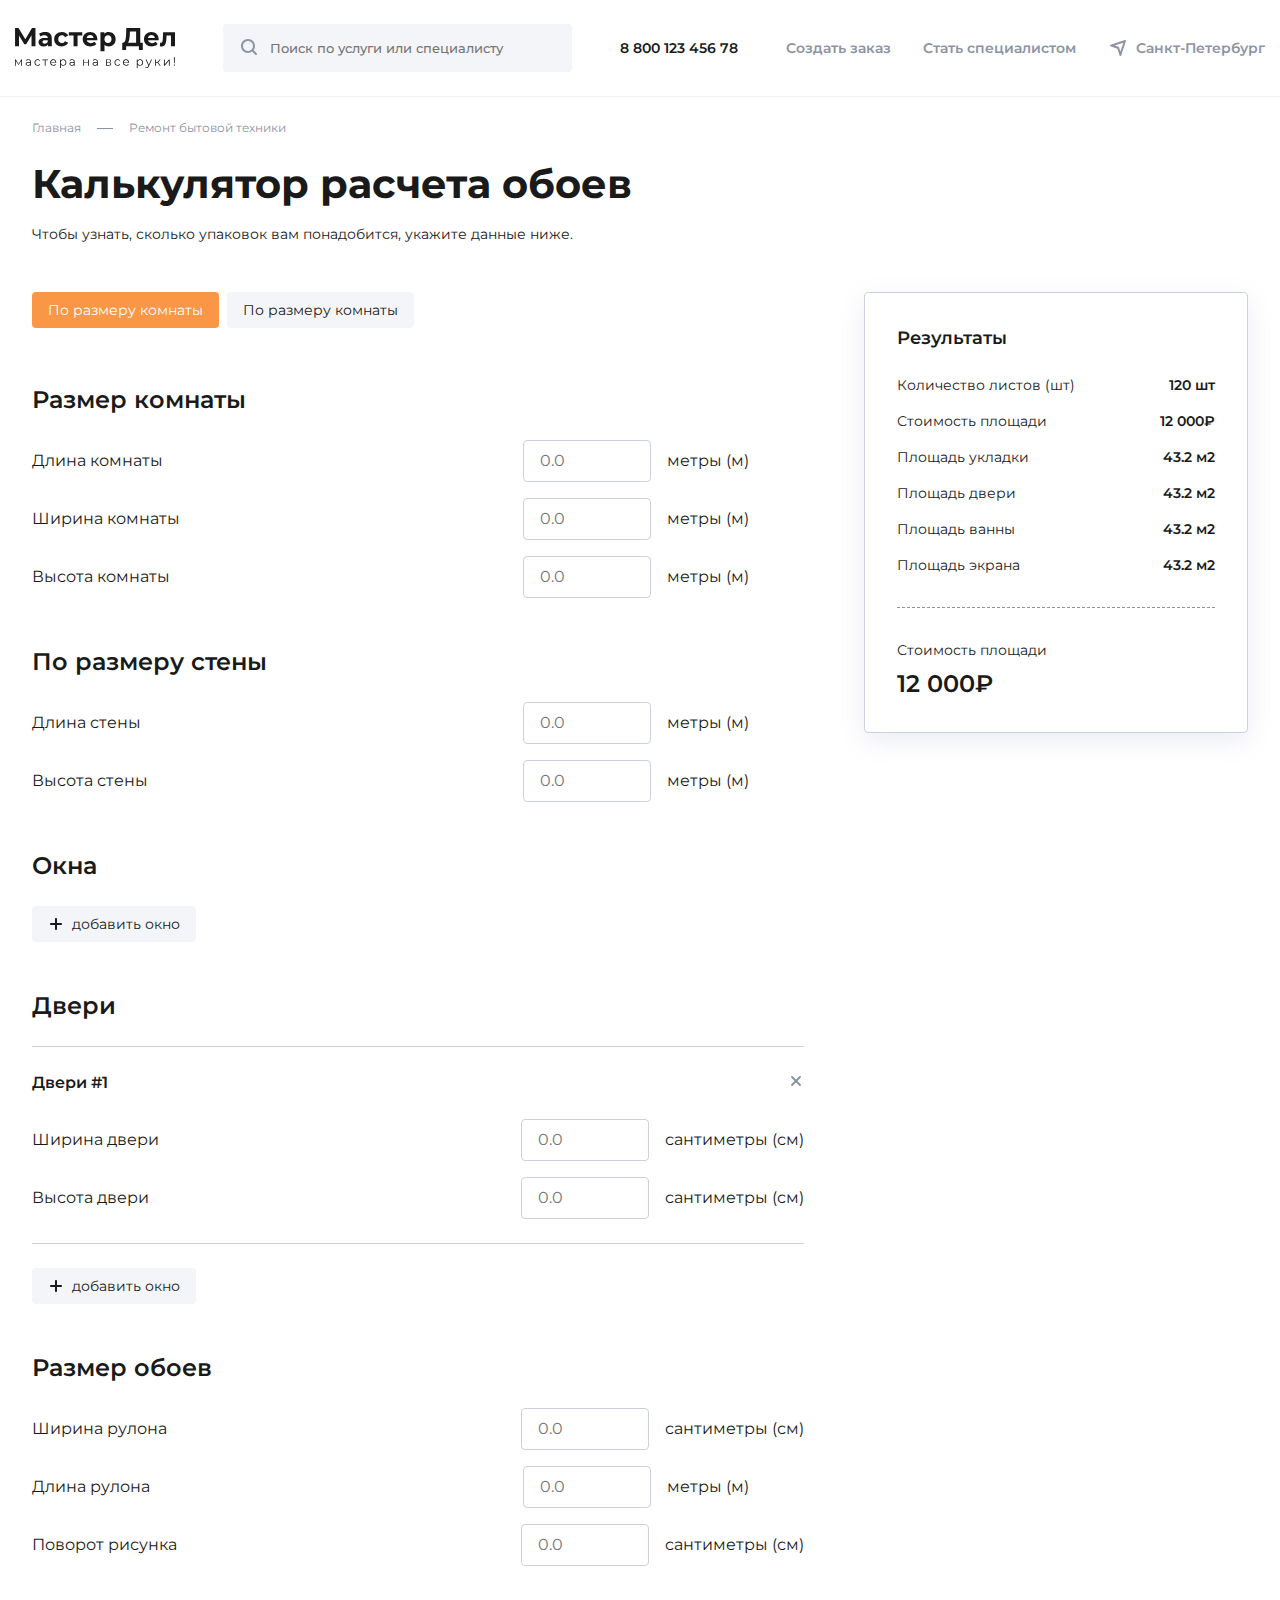
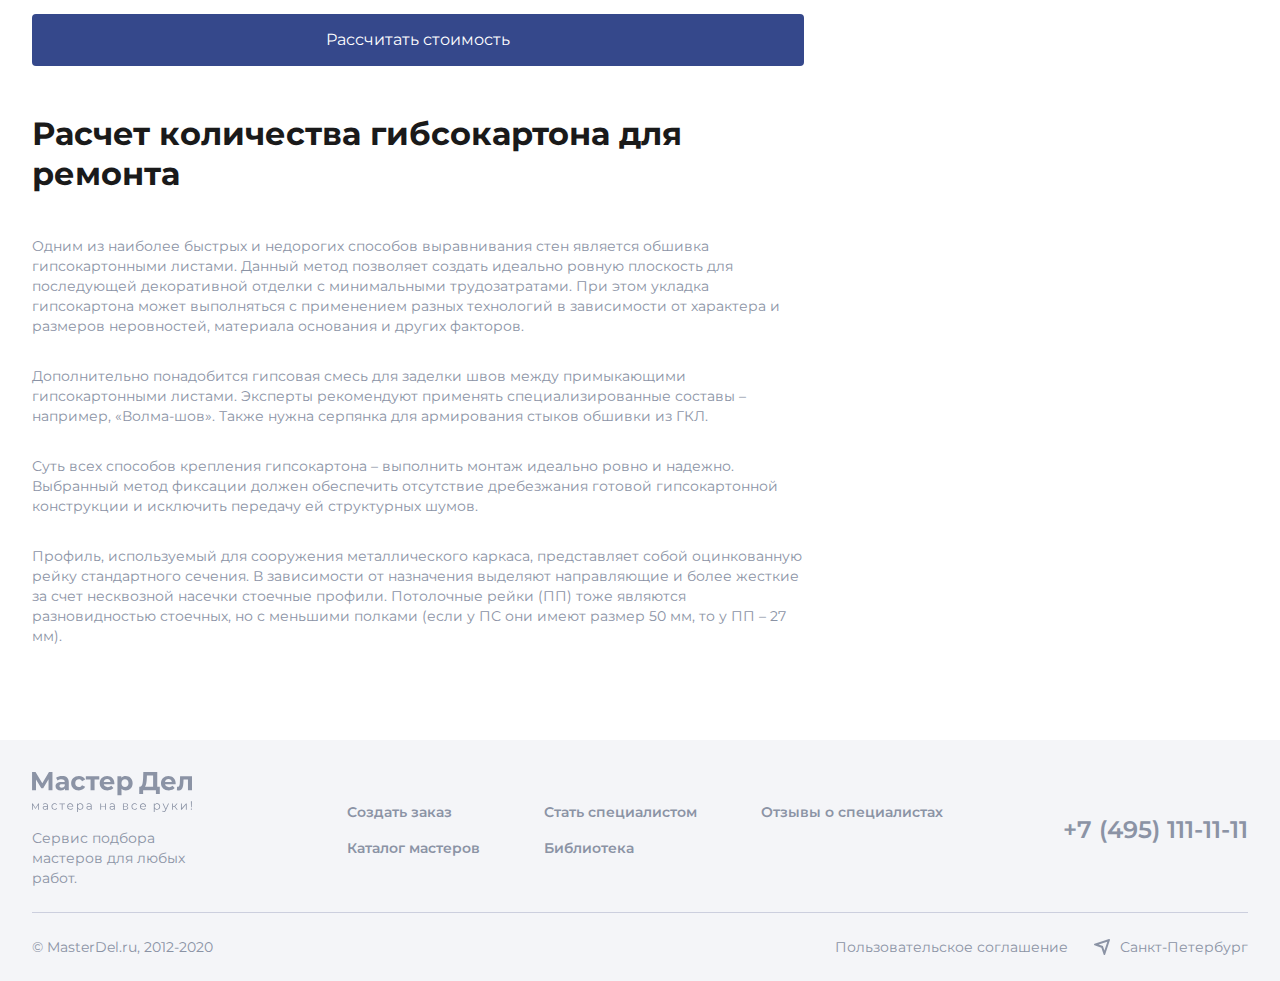
==== calculator-gibs.html @ f715dc26 "Add files via upload" ====
<!DOCTYPE html>
<html lang="ru">

<head>
	<title>Calculator-Gibs</title>
	<meta charset="UTF-8">
	<meta name="format-detection" content="telephone=no">
	<link rel="stylesheet" href="css/style.min.css?_v=20240131002830">
	<meta name="viewport" content="width=device-width, initial-scale=1.0">
</head>

<body>
	<div class="wrapper">
		<header class="header">
			<div class="header__container header__container_wide">
				<button aria-label="button: close menu" type="button" class="menu__icon icon-menu"><span></span></button>
				<a href="index.html" class="header__logo logo">
					<img src="img/logo/logo.svg" alt="лого: Мастер Дел">
				</a>
				<form data-da=".header__actions, 767.98, last" action="#" class="header__search search">
					<button aria-label="search button" type="submit" class="search__button">
						<svg xmlns="http://www.w3.org/2000/svg" width="20" height="20" viewBox="0 0 20 20" fill="none">
							<path fill-rule="evenodd" clip-rule="evenodd" d="M9 2C12.866 2 16 5.13401 16 9C16 10.5764 15.4789 12.0311 14.5996 13.2012L14.6545 13.2441L14.7071 13.2929L17.7071 16.2929C18.0976 16.6834 18.0976 17.3166 17.7071 17.7071C17.3466 18.0676 16.7794 18.0953 16.3871 17.7903L16.2929 17.7071L13.2929 14.7071C13.2587 14.6729 13.2275 14.6368 13.1993 14.5992C12.031 15.4789 10.5764 16 9 16C5.13401 16 2 12.866 2 9C2 5.13401 5.13401 2 9 2ZM9 4C6.23858 4 4 6.23858 4 9C4 11.7614 6.23858 14 9 14C11.7614 14 14 11.7614 14 9C14 6.23858 11.7614 4 9 4Z" fill="#8B93A5" />
						</svg>
					</button>
					<input autocomplete="off" type="text" name="form[]" placeholder="Поиск по услуги или специалисту" class="search__input">
				</form>
				<div class="header__actions">
					<a data-da=".menu__body, 767.98, last" href="tel:880012345678" class="header__callback callback">8 800 123 456
						78</a>
					<nav data-da=".header__container, 767,98,last" class="menu__body">
						<ul class="menu__list">
							<li class="menu__item"><a href="#" class="menu__link">Создать заказ</a></li>
							<li class="menu__item"><a href="#" class="menu__link">Стать специалистом</a></li>
							<li class="menu__item"><a aria-label="location" data-da=".header__actions, 767.98, last" href="#" class="menu__link menu__link_address">
									<svg xmlns="http://www.w3.org/2000/svg" width="20" height="20" viewBox="0 0 20 20" fill="none">
										<path fill-rule="evenodd" clip-rule="evenodd" d="M2.54697 8.35978C1.81768 8.11668 1.81768 7.08512 2.54697 6.84202L16.9457 2.04243C17.5711 1.83398 18.166 2.42892 17.9576 3.05427L13.158 17.453C12.9149 18.1823 11.8833 18.1823 11.6402 17.453L9.36691 10.6331L2.54697 8.35978ZM6.59488 7.6009L10.948 9.05195L12.3991 13.4051L15.3012 4.69879L6.59488 7.6009Z" fill="#8B93A5" />
									</svg>
									<span>Санкт-Петербург</span>
								</a></li>
						</ul>
					</nav>
				</div>
			</div>
			<nav class="header__mobile mobile-header">
				<div class="mobile-header__container">
					<ul class="mobile-header__list">
						<li><a href="#" class="mobile-header__link">Создать заказ</a></li>
						<li><a href="#" class="mobile-header__link">Каталог услуг</a></li>
					</ul>
				</div>
			</nav>
		</header>
		<main class="page">
			<section class="top-block">
				<div class="top-block__container">
					<nav class="breadcrumbs">
						<ul class="breadcrumbs__list">
							<li>
								<a href="index.html" class="breadcrumbs__link">Главная</a>
							</li>
							<li>
								Ремонт бытовой техники
							</li>
						</ul>
					</nav>
					<div class="header-block">
						<h1 class="header-block__title title">Калькулятор расчета обоев</h1>
						<p class="header-block__descr">
							Чтобы узнать, сколько упаковок вам понадобится, укажите данные ниже.
						</p>
					</div>
				</div>
			</section>
			<section class="calculator">
				<div class="calculator__container">
					<div class="calculator__body">
						<div data-tabs class="tabs">
							<nav data-tabs-titles class="tabs__navigation">
								<button type="button" class="tabs__title _tab-active">По размеру комнаты</button>
								<button type="button" class="tabs__title">По размеру комнаты</button>
							</nav>
							<div data-tabs-body class="tabs__content">
								<form action="#" class="tabs__body">
									<div class="tabs__item">
										<h2 class="tabs__subtitle subtitle">
											Размер комнаты
										</h2>
										<div class="tabs__form form-tabs">
											<div class="form-tabs__line">
												<label class="form-tabs__label">Длина комнаты</label>
												<div class="form-tabs__wrapper">
													<input type="text" class="form-tabs__input input" placeholder="0.0">
													<span class="form-tabs__measurement">метры (м)</span>
												</div>
											</div>
											<div class="form-tabs__line">
												<label class="form-tabs__label">Ширина комнаты</label>
												<div class="form-tabs__wrapper">
													<input type="text" class="form-tabs__input input" placeholder="0.0">
													<span class="form-tabs__measurement">метры (м)</span>
												</div>
											</div>
											<div class="form-tabs__line">
												<label class="form-tabs__label">Высота комнаты</label>
												<div class="form-tabs__wrapper">
													<input type="text" class="form-tabs__input input" placeholder="0.0">
													<span class="form-tabs__measurement">метры (м)</span>
												</div>
											</div>
										</div>
									</div>
									<div class="tabs__item">
										<h2 class="tabs__subtitle subtitle">По размеру стены</h2>
										<div class="tabs__form form-tabs">
											<div class="form-tabs__line">
												<label class="form-tabs__label">Длина стены</label>
												<div class="form-tabs__wrapper">
													<input type="text" class="form-tabs__input input" placeholder="0.0">
													<span class="form-tabs__measurement">метры (м)</span>
												</div>
											</div>
											<div class="form-tabs__line">
												<label class="form-tabs__label">Высота стены</label>
												<div class="form-tabs__wrapper">
													<input type="text" class="form-tabs__input input" placeholder="0.0">
													<span class="form-tabs__measurement">метры (м)</span>
												</div>
											</div>
										</div>
									</div>
									<div class="tabs__item">
										<h2 class="tabs__subtitle subtitle">Окна</h2>
										<button class="tabs__add">
											<svg xmlns="http://www.w3.org/2000/svg" width="16" height="16" viewBox="0 0 16 16" fill="none">
												<path fill-rule="evenodd" clip-rule="evenodd" d="M8 2C8.55228 2 9 2.44772 9 3V7H13C13.5523 7 14 7.44772 14 8C14 8.55228 13.5523 9 13 9H9V13C9 13.5523 8.55228 14 8 14C7.44772 14 7 13.5523 7 13V9H3C2.44772 9 2 8.55228 2 8C2 7.44772 2.44772 7 3 7H7V3C7 2.44772 7.44772 2 8 2Z" fill="#1A1A1A" />
											</svg>
											<span>добавить окно</span>
										</button>
									</div>
									<div class="tabs__item">
										<h2 class="tabs__subtitle subtitle">Двери</h2>
										<div class="tabs__inner">
											<div class="tabs__header">
												<h3 class="tabs__topic">Двери #1</h3>
												<button type="button" class="tabs__close">
													<svg xmlns="http://www.w3.org/2000/svg" width="16" height="16" viewBox="0 0 16 16" fill="none">
														<path fill-rule="evenodd" clip-rule="evenodd" d="M9.41401 8.00001L12.707 4.70701C13.098 4.31601 13.098 3.68401 12.707 3.29301C12.316 2.90201 11.684 2.90201 11.293 3.29301L8.00001 6.58601L4.70701 3.29301C4.31601 2.90201 3.68401 2.90201 3.29301 3.29301C2.90201 3.68401 2.90201 4.31601 3.29301 4.70701L6.58601 8.00001L3.29301 11.293C2.90201 11.684 2.90201 12.316 3.29301 12.707C3.48801 12.902 3.74401 13 4.00001 13C4.25601 13 4.51201 12.902 4.70701 12.707L8.00001 9.41401L11.293 12.707C11.488 12.902 11.744 13 12 13C12.256 13 12.512 12.902 12.707 12.707C13.098 12.316 13.098 11.684 12.707 11.293L9.41401 8.00001Z" fill="#8B93A5" />
													</svg>
												</button>
											</div>
											<div class="tabs__form form-tabs">
												<div class="form-tabs__line">
													<label class="form-tabs__label">Ширина двери</label>
													<div class="form-tabs__wrapper">
														<input type="text" class="form-tabs__input input" placeholder="0.0">
														<span class="form-tabs__measurement">сантиметры (см)</span>
													</div>
												</div>
												<div class="form-tabs__line">
													<label class="form-tabs__label">Высота двери</label>
													<div class="form-tabs__wrapper">
														<input type="text" class="form-tabs__input input" placeholder="0.0">
														<span class="form-tabs__measurement">сантиметры (см)</span>
													</div>
												</div>
											</div>
										</div>
										<button class="tabs__add">
											<svg xmlns="http://www.w3.org/2000/svg" width="16" height="16" viewBox="0 0 16 16" fill="none">
												<path fill-rule="evenodd" clip-rule="evenodd" d="M8 2C8.55228 2 9 2.44772 9 3V7H13C13.5523 7 14 7.44772 14 8C14 8.55228 13.5523 9 13 9H9V13C9 13.5523 8.55228 14 8 14C7.44772 14 7 13.5523 7 13V9H3C2.44772 9 2 8.55228 2 8C2 7.44772 2.44772 7 3 7H7V3C7 2.44772 7.44772 2 8 2Z" fill="#1A1A1A" />
											</svg>
											<span>добавить окно</span>
										</button>
									</div>
									<div class="tabs__item">
										<h2 class="tabs__subtitle subtitle">
											Размер обоев
										</h2>
										<div class="tabs__form form-tabs">
											<div class="form-tabs__line">
												<label class="form-tabs__label">Ширина рулона</label>
												<div class="form-tabs__wrapper">
													<input type="text" class="form-tabs__input input" placeholder="0.0">
													<span class="form-tabs__measurement">сантиметры (см)</span>
												</div>
											</div>
											<div class="form-tabs__line">
												<label class="form-tabs__label">Длина рулона</label>
												<div class="form-tabs__wrapper">
													<input type="text" class="form-tabs__input input" placeholder="0.0">
													<span class="form-tabs__measurement">метры (м)</span>
												</div>
											</div>
											<div class="form-tabs__line">
												<label class="form-tabs__label">Поворот рисунка</label>
												<div class="form-tabs__wrapper">
													<input type="text" class="form-tabs__input input" placeholder="0.0">
													<span class="form-tabs__measurement">сантиметры (см)</span>
												</div>
											</div>
										</div>
									</div>
									<button class="form-tabs__button">Рассчитать стоимость</button>
								</form>
								<div class="tabs__body">
									Содержимое второго таба 22
								</div>
							</div>
						</div>
						<div class="calculator__content">
							<h2 class="calculator__subtitle subtitle">
								Расчет количества гибсокартона для
								ремонта
							</h2>
							<div class="calculator__info">
								<p>
									Одним из наиболее быстрых и недорогих способов выравнивания стен является обшивка
									гипсокартонными листами. Данный метод
									позволяет создать идеально ровную плоскость для последующей декоративной отделки с
									минимальными трудозатратами. При этом
									укладка гипсокартона может выполняться с применением разных технологий в зависимости от
									характера и размеров
									неровностей, материала основания и других факторов.
								</p>
								<p>
									Дополнительно понадобится гипсовая смесь для заделки швов между примыкающими гипсокартонными
									листами. Эксперты
									рекомендуют применять специализированные составы – например, «Волма-шов». Также нужна
									серпянка для армирования стыков
									обшивки из ГКЛ.
								</p>
								<p>
									Суть всех способов крепления гипсокартона – выполнить монтаж идеально ровно и надежно.
									Выбранный метод фиксации должен
									обеспечить отсутствие дребезжания готовой гипсокартонной конструкции и исключить передачу ей
									структурных шумов.
								</p>
								<p>
									Профиль, используемый для сооружения металлического каркаса, представляет собой оцинкованную
									рейку стандартного сечения.
									В зависимости от назначения выделяют направляющие и более жесткие за счет несквозной насечки
									стоечные профили.
									Потолочные рейки (ПП) тоже являются разновидностью стоечных, но с меньшими полками (если у ПС
									они имеют размер 50 мм, то
									у ПП – 27 мм).
								</p>
							</div>
						</div>
					</div>
					<aside class="calculator__result result">
						<h4 class="result__header">Результаты</h4>
						<div class="result__items">
							<div class="result__item">
								<div class="result__label">Количество листов (шт)</div>
								<div class="result__value">120 шт</div>
							</div>
							<div class="result__item">
								<div class="result__label">Стоимость площади</div>
								<div class="result__value">12 000₽</div>
							</div>
							<div class="result__item">
								<div class="result__label">Площадь укладки</div>
								<div class="result__value">43.2 м2</div>
							</div>
							<div class="result__item">
								<div class="result__label">Площадь двери</div>
								<div class="result__value">43.2 м2</div>
							</div>
							<div class="result__item">
								<div class="result__label">Площадь ванны</div>
								<div class="result__value">43.2 м2</div>
							</div>
							<div class="result__item">
								<div class="result__label">Площадь экрана</div>
								<div class="result__value">43.2 м2</div>
							</div>
						</div>
						<div class="result__bottom">
							<div class="result__label">Стоимость площади</div>
							<div class="result__total-price">12 000₽</div>
						</div>
					</aside>
				</div>
			</section>
		</main>
		<footer class="footer">
			<div class="footer__container">
				<div class="footer__top top-footer">
					<div class="top-footer__column">
						<a href="index.html" class="top-footer__logo">
							<img src="img/logo/logo-grey.svg" alt="лого: Мастер Дел">
						</a>
						<p class="top-footer__descr">Сервис подбора мастеров для любых работ.</p>
					</div>
					<nav class="top-footer__menu">
						<ul class="top-footer__list">
							<li class="top-footer__item">
								<a href="#" class="top-footer__link">Создать заказ</a>
							</li>
							<li class="top-footer__item">
								<a href="#" class="top-footer__link">Стать специалистом</a>
							</li>
							<li class="top-footer__item">
								<a href="#" class="top-footer__link">Отзывы о специалистах</a>
							</li>
							<li class="top-footer__item">
								<a href="#" class="top-footer__link">Каталог мастеров</a>
							</li>
							<li class="top-footer__item">
								<a href="#" class="top-footer__link">Библиотека</a>
							</li>
						</ul>
					</nav>
					<a href="tel:+74951111111" class="top-footer__callback">+7 (495) 111-11-11</a>
				</div>
				<div class="bottom-footer">
					<p class="bottom-footer__copyright">© MasterDel.ru, 2012-2020</p>
					<ul class="bottom-footer__list">
						<li>
							<a href="#" class="bottom-footer__link">Пользовательское соглашение</a>
						</li>
						<li>
							<a href="#" class="bottom-footer__link bottom-footer__link_address">
								<svg xmlns="http://www.w3.org/2000/svg" width="20" height="20" viewBox="0 0 20 20" fill="none">
									<path fill-rule="evenodd" clip-rule="evenodd" d="M2.54697 8.35978C1.81768 8.11668 1.81768 7.08512 2.54697 6.84202L16.9457 2.04243C17.5711 1.83398 18.166 2.42892 17.9576 3.05427L13.158 17.453C12.9149 18.1823 11.8833 18.1823 11.6402 17.453L9.36691 10.6331L2.54697 8.35978ZM6.59488 7.6009L10.948 9.05195L12.3991 13.4051L15.3012 4.69879L6.59488 7.6009Z" fill="#8B93A5" />
								</svg>
								<span>Санкт-Петербург</span>
							</a>
						</li>
					</ul>
				</div>
			</div>
		</footer>
	</div>
	<!-- <div id="popup" aria-hidden="true" class="popup">
	<div class="popup__wrapper">
		<div class="popup__content">
			<button data-close type="button" class="popup__close">Закрыть</button>
			<div class="popup__text">
				Text
			</div>
		</div>
	</div>
</div> -->
	<script src="js/app.min.js?_v=20240131002830"></script>
</body>

</html>
---- css/style.min.css ----
@charset "UTF-8";@import url(https://fonts.googleapis.com/css?family=Montserrat:regular,500,600,700,900&display=swap);:root{--Neutral-grey-violet:#8b93a5;--Neutral-Violet:#cccfde;--Light-grey:#edf0f2;--Light:#fff;--Light-blue-grey:#f4f5f8;--Dark:#1a1a1a;--Orange:#f99746;--Dark-blue:#35488b;--Red:#d34747;--Neutral-Violet:#cccfde}*{padding:0;margin:0;border:0}*,:after,:before{-webkit-box-sizing:border-box;box-sizing:border-box}input::-webkit-inner-spin-button,input::-webkit-outer-spin-button{-webkit-appearance:none;margin:0}input[type=number]{-moz-appearance:textfield}body,html{height:100%;min-width:320px}body{color:var(--Neutral-grey-violet);line-height:1;font-family:Montserrat;font-size:.875rem;-ms-text-size-adjust:100%;-moz-text-size-adjust:100%;-webkit-text-size-adjust:100%;-webkit-font-smoothing:antialiased;-moz-osx-font-smoothing:grayscale}button,input,textarea{font-family:Montserrat;font-size:inherit}button{cursor:pointer;color:inherit;background-color:inherit}a{color:inherit;text-decoration:none}a:visited{text-decoration:none}a:hover{text-decoration:none}ul li{list-style:none}img{vertical-align:top}h1,h2,h3,h4,h5,h6{font-weight:inherit;font-size:inherit}.lock body{overflow:hidden;-ms-touch-action:none;touch-action:none;-ms-scroll-chaining:none;overscroll-behavior:none}.wrapper{min-height:100%;display:-webkit-box;display:-ms-flexbox;display:flex;-webkit-box-orient:vertical;-webkit-box-direction:normal;-ms-flex-direction:column;flex-direction:column;overflow:hidden}.wrapper>main{-webkit-box-flex:1;-ms-flex:1 1 auto;flex:1 1 auto}.wrapper>*{min-width:0}[class*=__container]{max-width:77.875rem;margin:0 auto;padding:0 .9375rem}[class*=__container_wide]{max-width:112.75rem}input[type=email],input[type=tel],input[type=text],textarea{-webkit-appearance:none;-moz-appearance:none;appearance:none}.input{display:block;width:100%;outline:0;font-size:1rem;line-height:1.25;border-radius:.25rem;border:.0625rem solid var(--Neutral-Violet);color:var(--Neutral-grey-violet);padding:1rem;font-family:inherit}.input_error{border:.0625rem solid var(--Red);color:var(--Red)}textarea.input{resize:none;padding:0 0}.checkbox{position:relative}.checkbox__input{position:absolute;width:0;height:0;opacity:0}.checkbox__input:checked+.checkbox__label:before{border:.0625rem solid var(--Orange)}.checkbox__input:checked+.checkbox__label:after{-webkit-transform:scale(1);-ms-transform:scale(1);transform:scale(1)}.checkbox__label{cursor:pointer;display:-webkit-inline-box;display:-ms-inline-flexbox;display:inline-flex;-webkit-box-align:center;-ms-flex-align:center;align-items:center;position:relative;gap:.625rem}.checkbox__label:before{content:"";-ms-flex-item-align:start;align-self:flex-start;-webkit-box-flex:0;-ms-flex:0 0 1.25rem;flex:0 0 1.25rem;width:1.25rem;border-radius:.25rem;height:1.25rem;-webkit-transition:border .5s ease 0s;transition:border .5s ease 0s;border:.0625rem solid var(--Neutral-Violet)}.checkbox__label::after{content:"";position:absolute;top:.3125rem;left:.25rem;width:.75rem;height:.625rem;background:url(../img/icons/check.svg) center center no-repeat;-webkit-transition:-webkit-transform .5s ease 0s;transition:-webkit-transform .5s ease 0s;transition:transform .5s ease 0s;transition:transform .5s ease 0s,-webkit-transform .5s ease 0s;-webkit-transform:scale(0);-ms-transform:scale(0);transform:scale(0)}.checkbox__text{color:var(--Dark);font-size:1rem;line-height:1.25}.options{display:-webkit-box;display:-ms-flexbox;display:flex;-webkit-box-orient:vertical;-webkit-box-direction:normal;-ms-flex-direction:column;flex-direction:column;-webkit-box-align:start;-ms-flex-align:start;align-items:flex-start;gap:1.5rem}.options__item{position:relative;cursor:pointer}.options__input{width:0;height:0;opacity:0;position:absolute}.options__input:focus+.options__label:before{-webkit-box-shadow:0 0 5px #000;box-shadow:0 0 5px #000}.options__input:checked+.options__label:before{border:.0625rem solid var(--Orange)}.options__input:checked+.options__label:after{-webkit-transform:scale(1);-ms-transform:scale(1);transform:scale(1)}.options__label{display:-webkit-inline-box;display:-ms-inline-flexbox;display:inline-flex;-webkit-box-align:center;-ms-flex-align:center;align-items:center;cursor:pointer;gap:.5rem}.options__label:before{-webkit-transition:border .5s ease 0s;transition:border .5s ease 0s;content:"";-ms-flex-item-align:start;align-self:flex-start;width:1.25rem;height:1.25rem;-webkit-box-flex:0;-ms-flex:0 0 1.25rem;flex:0 0 1.25rem;border-radius:50%;border:.0625rem solid var(--Neutral-Violet)}.options__label:after{content:"";-webkit-transition:all .3s ease 0s;transition:all .3s ease 0s;-webkit-transform:scale(0);-ms-transform:scale(0);transform:scale(0);width:.5rem;height:.5rem;border-radius:50%;background-color:var(--Orange);position:absolute;left:.375rem;top:.375rem}.options__text{color:var(--Dark);font-size:1rem}.select{position:relative;width:384px}.select__body{position:relative}.select__title{color:var(--Orange);font-size:1rem;line-height:1.25;border-radius:.25rem;border:.0625rem solid var(--Neutral-Violet);font-family:inherit;text-align:left;cursor:pointer;width:100%}.select__value{display:-webkit-box;display:-ms-flexbox;display:flex;-webkit-box-align:center;-ms-flex-align:center;align-items:center;height:2.5rem;padding:0 1rem;gap:.625rem}.select__value>*{-webkit-box-flex:1;-ms-flex:1 1 auto;flex:1 1 auto}.select__value:after{content:"";background:url(../img/icons/arrow-down.svg) center center no-repeat;width:1rem;height:1rem;-webkit-transition:-webkit-transform .5s ease 0s;transition:-webkit-transform .5s ease 0s;transition:transform .5s ease 0s;transition:transform .5s ease 0s,-webkit-transform .5s ease 0s}._select-open .select__value:after{-webkit-transform:rotate(-180deg);-ms-transform:rotate(-180deg);transform:rotate(-180deg)}.select__text{-webkit-box-flex:1;-ms-flex:1 1 auto;flex:1 1 auto}.select__input{width:100%;background-color:transparent;height:100%}.select__options{color:#000;position:absolute;top:42px;border-radius:.25rem;min-width:100%;left:0;border:.0625rem solid var(--Neutral-Violet);color:var(--Neutral-grey-violet);background-color:#fff;border:1px solid #d9d9d9;padding:10px 0 5px 0}.select__scroll{overflow-y:auto;overflow-x:hidden;max-height:200px}.select__option{color:var(--Dark);font-size:1rem;line-height:1.25;width:100%;text-align:left;cursor:pointer;padding:5px 15px;color:inherit}.select__option._select-selected{background-color:var(--Orange)}.select__row{display:-webkit-inline-box;display:-ms-inline-flexbox;display:inline-flex;-webkit-box-align:center;-ms-flex-align:center;align-items:center}.select._select-open{z-index:5}._select-tag{cursor:pointer}.tabs{display:-ms-grid;display:grid;gap:3rem}.tabs:not(:last-child){margin-bottom:3rem}.tabs__navigation{display:-webkit-box;display:-ms-flexbox;display:flex;gap:.5rem;-ms-flex-wrap:nowrap;flex-wrap:nowrap;overflow:auto;padding-bottom:.5rem}.tabs__title{-ms-flex-negative:0;flex-shrink:0;border-radius:.25rem;padding:.5rem 1rem;background:var(--Light-blue-grey);color:var(--Dark);line-height:1.4285714286;-webkit-transition:all .5s ease 0s;transition:all .5s ease 0s}.tabs__title._tab-active{background:var(--Orange);color:var(--Light)}.tabs__add{display:-webkit-box;display:-ms-flexbox;display:flex;gap:.5rem;-webkit-box-align:center;-ms-flex-align:center;align-items:center;border-radius:.25rem;padding:.5rem 1rem;background:var(--Light-blue-grey);color:var(--Dark);line-height:1.4285714286;-webkit-transition:all .5s ease 0s;transition:all .5s ease 0s}.tabs__subtitle:not(:last-child){margin-bottom:1.5rem}.form-tabs{display:-ms-grid;display:grid}.form-tabs_with-chk{padding:2.125rem 0}.form-tabs__line{display:-webkit-box;display:-ms-flexbox;display:flex;-webkit-box-pack:justify;-ms-flex-pack:justify;justify-content:space-between;-webkit-box-align:center;-ms-flex-align:center;align-items:center;gap:.9375rem}.form-tabs__line:not(:last-child){margin-bottom:1rem}.form-tabs__label{color:var(--Dark);font-size:1rem;line-height:1.25;cursor:pointer}.form-tabs__input{padding:.625rem 1rem}.form-tabs__line_error .form-tabs__input{color:var(--Red)}.form-tabs__wrapper{-webkit-box-align:center;-ms-flex-align:center;align-items:center}.form-tabs__measurement{color:var(--Dark);font-size:1rem;line-height:1.25}.form-tabs__button{width:100%;display:block;border-radius:.25rem;background:var(--Dark-blue);color:var(--Light);font-size:1rem;line-height:1.25;padding:1rem;-webkit-transition:background-color .5s ease 0s;transition:background-color .5s ease 0s}.form-tabs__button:not(:last-child){margin-bottom:6rem}.tabs__item:not(:last-child){margin-bottom:3rem}.tabs__options{display:-webkit-box;display:-ms-flexbox;display:flex;-webkit-box-pack:justify;-ms-flex-pack:justify;justify-content:space-between}.tabs__inner{padding:1.5rem 0;border-top:.0625rem solid var(--Neutral-Violet);border-bottom:.0625rem solid var(--Neutral-Violet)}.tabs__inner:not(:last-child){margin-bottom:1.5rem}.tabs__header{display:-webkit-box;display:-ms-flexbox;display:flex;-webkit-box-pack:justify;-ms-flex-pack:justify;justify-content:space-between;-webkit-box-align:center;-ms-flex-align:center;align-items:center}.tabs__header:not(:last-child){margin-bottom:1.5rem}.tabs__topic{color:var(--Dark,#1a1a1a);font-size:1rem;font-weight:600;line-height:1.5}.tabs__close svg path{-webkit-transition:all .5s ease 0s;transition:all .5s ease 0s}[class*=-ibg]{position:relative}[class*=-ibg] img{position:absolute;width:100%;height:100%;top:0;left:0;-o-object-fit:cover;object-fit:cover}[class*=-ibg_contain] img{-o-object-fit:contain;object-fit:contain}.title{color:var(--Dark);font-size:2.5rem;font-weight:700;line-height:1.2}.subtitle{color:var(--Dark);font-size:1.5rem;font-weight:600;line-height:1.3333333333}.callback{color:var(--Dark);font-weight:600;line-height:1.4285714286;-webkit-transition:color .5s ease 0s;transition:color .5s ease 0s}.search__input{border-radius:.25rem;background-color:inherit;outline:0;width:100%;font-family:Montserrat;font-weight:500;font-size:.8125rem;padding:1rem 0}.search__button{-webkit-transform:translateY(1px);-ms-transform:translateY(1px);transform:translateY(1px)}.search__button svg path{-webkit-transition:all .5s ease 0s;transition:all .5s ease 0s}.mobile-header{display:none}.mobile-header__link{color:var(--Neutral-grey-violet);font-size:.75rem;font-weight:600;line-height:1.3333333333;-webkit-transition:color .5s ease 0s;transition:color .5s ease 0s}.page{padding-top:7.5rem;padding-bottom:5.875rem}.breadcrumbs{overflow:auto}.breadcrumbs__list{display:-webkit-box;display:-ms-flexbox;display:flex;-webkit-box-align:center;-ms-flex-align:center;align-items:center;-ms-flex-wrap:nowrap;flex-wrap:nowrap;overflow:auto;gap:1rem}.breadcrumbs__list li{white-space:nowrap;font-size:.75rem;line-height:1.3333333333;display:-webkit-box;display:-ms-flexbox;display:flex;-ms-flex-wrap:nowrap;flex-wrap:nowrap;gap:1rem;-webkit-box-align:center;-ms-flex-align:center;align-items:center}.breadcrumbs__list li:not(:last-child)::after{content:"";width:1rem;height:.0625rem;background:var(--Neutral-grey-violet)}.breadcrumbs__link{font-size:.75rem;line-height:1.3333333333;-webkit-transition:color .5s ease 0s;transition:color .5s ease 0s}.header-block{display:-ms-grid;display:grid;gap:1rem}.header-block__descr{color:var(--Dark);line-height:1.4285714286}.top-block{padding-bottom:3rem}.top-block__container{display:-ms-grid;display:grid;gap:1.5rem}.navigation-block__items ul{-webkit-column-gap:2rem;-moz-column-gap:2rem;column-gap:2rem;display:-ms-grid;display:grid;grid-template-columns:repeat(auto-fit,minmax(144px,1fr))}.navigation-block__link{display:-ms-grid;display:grid;gap:1rem;color:var(--Dark);text-align:center;-webkit-box-pack:center;-ms-flex-pack:center;justify-content:center;font-weight:600;line-height:1.4285714286}.navigation-block__link span{-webkit-transition:color .5s ease 0s;transition:color .5s ease 0s}.navigation-block__image{overflow:hidden;border-radius:.25rem}.navigation-block__image img{-webkit-transition:-webkit-transform .5s ease 0s;transition:-webkit-transform .5s ease 0s;transition:transform .5s ease 0s;transition:transform .5s ease 0s,-webkit-transform .5s ease 0s;overflow:hidden;border-radius:.25rem;max-width:100%;-o-object-fit:cover;object-fit:cover;-o-object-position:center;object-position:center;height:11rem;width:11rem}.calculator__container{display:-ms-grid;display:grid;-webkit-box-align:start;-ms-flex-align:start;align-items:start;gap:3.75rem;-ms-grid-columns:1fr 24rem;grid-template-columns:1fr 24rem}.calculator__body{display:-ms-grid;display:grid}.calculator__subtitle{color:var(--Dark);font-size:2rem;font-weight:700;line-height:1.25}.calculator__subtitle:not(:last-child){margin-bottom:2.625rem}.calculator__info p{line-height:1.4285714286}.calculator__info p:not(:last-child){margin-bottom:1.875rem}.result{border-radius:.25rem;padding:2rem;border:.0625rem solid var(--Neutral-Violet);background:var(--Light);-webkit-box-shadow:0 8px 24px 0 rgba(129,135,189,.15);box-shadow:0 8px 24px 0 rgba(129,135,189,.15)}.result__header{color:var(--Dark);font-size:1.125rem;font-weight:600;line-height:1.4444444444}.result__header:not(:last-child){margin-bottom:1.5rem}.result__items{display:-ms-grid;display:grid;gap:1rem;padding-bottom:2rem;border-bottom:1px dashed #8b93a5}.result__items:not(:last-child){margin-bottom:2rem}.result__bottom{display:-ms-grid;display:grid;gap:.5rem}.result__label{color:var(--Dark);line-height:1.4285714286}.result__total-price{color:var(--Dark);font-size:1.5rem;font-weight:600;line-height:1.3333333333}.result__item{display:-webkit-box;display:-ms-flexbox;display:flex;-webkit-box-pack:justify;-ms-flex-pack:justify;justify-content:space-between;gap:1.25rem}.result__value{color:var(--Dark);text-align:right;font-weight:600;line-height:1.4285714286}.header{position:fixed;top:0;left:0;width:100%;z-index:20;background-color:var(--Light)}.header__container{display:-webkit-box;display:-ms-flexbox;display:flex;gap:3rem;padding-top:1.5rem;padding-bottom:1.5rem;-webkit-box-align:center;-ms-flex-align:center;align-items:center;-webkit-box-pack:justify;-ms-flex-pack:justify;justify-content:space-between}.header__actions{position:relative;z-index:20;display:-webkit-box;display:-ms-flexbox;display:flex;-webkit-box-align:center;-ms-flex-align:center;align-items:center;gap:3rem}.header__logo{position:relative;z-index:20}.header__logo img{width:10rem;height:2.5rem;-o-object-fit:cover;object-fit:cover;-o-object-position:center;object-position:center;max-width:100%}.menu__link{font-weight:600;line-height:1.4285714286;-webkit-transition:color .5s ease 0s;transition:color .5s ease 0s}.menu__link_address{display:-webkit-box;display:-ms-flexbox;display:flex;-webkit-box-align:center;-ms-flex-align:center;align-items:center;gap:.5rem}.icon-menu{display:none}.footer{background:var(--Light-blue-grey);padding-top:2rem}.footer__top:not(:last-child){margin-bottom:1.5rem}.top-footer{display:-webkit-box;display:-ms-flexbox;display:flex;-webkit-box-pack:justify;-ms-flex-pack:justify;justify-content:space-between;-webkit-box-align:center;-ms-flex-align:center;align-items:center;gap:1.875rem}.top-footer__logo{display:inline-block}.top-footer__logo:not(:last-child){margin-bottom:1rem}.top-footer__logo img{width:10rem;height:2.5rem;-o-object-fit:cover;object-fit:cover;-o-object-position:center;object-position:center;max-width:100%}.top-footer__descr{color:var(--Neutral-grey-violet);line-height:1.4285714286}.top-footer__list{display:-ms-grid;display:grid;-ms-grid-columns:(auto)[3];grid-template-columns:repeat(3,auto);-webkit-column-gap:4rem;-moz-column-gap:4rem;column-gap:4rem;row-gap:1rem}.top-footer__link{line-height:1.4285714286;-webkit-transition:color .5s ease 0s;transition:color .5s ease 0s}.top-footer__callback{color:var(--Neutral-grey-violet);font-size:1.5rem;font-weight:600;line-height:1.3333333333;-webkit-transition:color .5s ease 0s;transition:color .5s ease 0s;-ms-flex-negative:0;flex-shrink:0}.bottom-footer{border-top:.0625rem solid var(--Neutral-Violet);padding:1.5rem 0;display:-webkit-box;display:-ms-flexbox;display:flex;-webkit-box-pack:justify;-ms-flex-pack:justify;justify-content:space-between;-webkit-box-align:center;-ms-flex-align:center;align-items:center;gap:1.25rem}.bottom-footer__copyright{color:var(--Neutral-grey-violet);line-height:1.4285714286}.bottom-footer__list{display:-webkit-box;display:-ms-flexbox;display:flex;gap:1.5rem}.bottom-footer__link{color:var(--Neutral-grey-violet);line-height:1.4285714286;-webkit-transition:color .5s ease 0s;transition:color .5s ease 0s}.bottom-footer__link_address{display:-webkit-box;display:-ms-flexbox;display:flex;gap:.5rem;-webkit-box-align:center;-ms-flex-align:center;align-items:center}@media (min-width:47.99875em){.search{gap:.5rem;display:-webkit-box;display:-ms-flexbox;display:flex;-webkit-box-align:center;-ms-flex-align:center;align-items:center;padding-right:1rem;padding-left:.8125rem;-webkit-box-flex:1;-ms-flex-positive:1;flex-grow:1;background-color:var(--Light-blue-grey);border-radius:.25rem}.search__button{padding:0 .1875rem}.header{border-bottom:.0625rem solid var(--Light-grey)}.menu__list{display:-webkit-box;display:-ms-flexbox;display:flex;gap:2rem}.top-footer__column{max-width:12.125rem}.top-footer__link{font-weight:600}}@media (min-width:61.99875em){.form-tabs__line_error .form-tabs__input{border:.0625rem solid var(--Red)}.form-tabs__input{max-width:8rem}.form-tabs__wrapper{display:-ms-grid;display:grid;-ms-grid-columns:128px 1fr;grid-template-columns:128px 1fr;min-width:17.5625rem;gap:1rem}}@media (max-width:77.875em){.navigation-block__items ul{-webkit-column-gap:1rem;-moz-column-gap:1rem;column-gap:1rem;row-gap:2rem}.header__container{gap:1.25rem}.header__actions{gap:1.25rem}.menu__list{gap:1.25rem}}@media (max-width:70.625em){.page{padding-top:11rem}.header__container{-ms-flex-wrap:wrap;flex-wrap:wrap}.header__search{-webkit-box-flex:1;-ms-flex:1 1 100%;flex:1 1 100%;-webkit-box-ordinal-group:4;-ms-flex-order:3;order:3}}@media (max-width:69.4375em){.top-footer__list{display:-webkit-box;display:-ms-flexbox;display:flex;-ms-flex-wrap:wrap;flex-wrap:wrap;-webkit-column-gap:1.875rem;-moz-column-gap:1.875rem;column-gap:1.875rem}}@media (max-width:67.1875em){.calculator__container{-ms-grid-columns:1fr 20rem;grid-template-columns:1fr 20rem;gap:1.875rem}}@media (max-width:61.99875em){.tabs{gap:2rem}.form-tabs__line{-webkit-box-orient:vertical;-webkit-box-direction:normal;-ms-flex-direction:column;flex-direction:column;-webkit-box-align:start;-ms-flex-align:start;align-items:start;gap:.625rem}.form-tabs__label{font-size:.875rem}.form-tabs__input{border:none}.form-tabs__wrapper{display:-webkit-box;display:-ms-flexbox;display:flex;-webkit-box-pack:justify;-ms-flex-pack:justify;justify-content:space-between;-webkit-box-flex:1;-ms-flex:1 1 100%;flex:1 1 100%;width:100%;position:relative;border:.0625rem solid var(--Neutral-Violet);border-radius:.25rem}.form-tabs__line_error .form-tabs__wrapper{border:.0625rem solid var(--Red)}.form-tabs__measurement{-ms-flex-negative:0;flex-shrink:0;padding-right:1rem}.form-tabs__button:not(:last-child){margin-bottom:3rem}.title{font-size:2.1875rem;font-weight:600}.calculator__subtitle{font-size:1.5625rem}.result{padding:1.25rem}}@media (max-width:50.5em){.menu__link span{display:none}}@media (max-width:47.99875em){.input{font-size:.875rem}.tabs:not(:last-child){margin-bottom:2rem}.form-tabs__measurement{font-size:.875rem}.form-tabs__button{-webkit-box-ordinal-group:4;-ms-flex-order:3;order:3}.form-tabs__button:not(:last-child){margin-bottom:2rem}.form-tabs__button{font-size:.875rem}.title{font-size:1.875rem}.search__input{display:none}.mobile-header{display:block;padding:1rem 0;border-bottom:.0625rem solid var(--Light-grey);border-top:.0625rem solid var(--Light-grey)}.mobile-header__list{display:-webkit-box;display:-ms-flexbox;display:flex;gap:1rem}.page{padding-top:10rem;padding-bottom:3rem}.breadcrumbs{display:none}.top-block{padding-bottom:2rem}.navigation-block__image img{max-height:9rem}.calculator__container{-ms-grid-columns:none;grid-template-columns:none}.calculator__result{-webkit-box-ordinal-group:3;-ms-flex-order:2;order:2}.calculator__result:not(:last-child){margin-bottom:2rem}.calculator__content{-webkit-box-ordinal-group:4;-ms-flex-order:3;order:3}.calculator__subtitle:not(:last-child){margin-bottom:1.5rem}.calculator__subtitle{font-size:1.125rem}.calculator__info p:not(:last-child){margin-bottom:1.25rem}.calculator__info p{font-size:.75rem}.header__container{-ms-flex-wrap:nowrap;flex-wrap:nowrap}.header__actions{-webkit-box-orient:horizontal;-webkit-box-direction:reverse;-ms-flex-direction:row-reverse;flex-direction:row-reverse;gap:1rem}.header__search{-webkit-box-flex:0;-ms-flex:0 1 auto;flex:0 1 auto}.header__callback{font-size:1.125rem}.menu__body{position:fixed;padding-top:7.5rem;padding-left:.9375rem;padding-right:.9375rem;top:0;left:-100%;width:100%;height:100%;overflow:auto;background-color:var(--Light);z-index:19;-webkit-transition:left .5s ease 0s;transition:left .5s ease 0s}.menu__body::before{content:"";position:fixed;top:0;left:0;width:100%;height:81px;background-color:var(--Light);z-index:21}.menu-open .menu__body{left:0}.menu__item:not(:last-child){margin-bottom:1rem}.icon-menu{-webkit-transition:background-color .5s ease 0s;transition:background-color .5s ease 0s;display:block;position:relative;width:1.25rem;height:.75rem;z-index:20}.icon-menu span,.icon-menu::after,.icon-menu::before{content:"";-webkit-transition:all .3s ease 0s;transition:all .3s ease 0s;right:0;position:absolute;width:100%;height:.125rem;background-color:#000;border-radius:.9375rem}.icon-menu::before{top:0}.icon-menu::after{bottom:0}.icon-menu span{top:calc(50% - .0625rem)}.menu-open .icon-menu span{width:0}.menu-open .icon-menu::before{top:calc(50% - .0625rem);-webkit-transform:rotate(-45deg);-ms-transform:rotate(-45deg);transform:rotate(-45deg)}.menu-open .icon-menu::after{bottom:calc(50% - .0625rem);-webkit-transform:rotate(45deg);-ms-transform:rotate(45deg);transform:rotate(45deg)}.footer__top:not(:last-child){margin-bottom:1.25rem}.top-footer{-webkit-box-orient:vertical;-webkit-box-direction:normal;-ms-flex-direction:column;flex-direction:column;-webkit-box-align:start;-ms-flex-align:start;align-items:flex-start;gap:1.25rem}.top-footer__menu{-webkit-box-ordinal-group:4;-ms-flex-order:3;order:3}.top-footer__list{-webkit-box-ordinal-group:4;-ms-flex-order:3;order:3}.top-footer__callback{-webkit-box-ordinal-group:3;-ms-flex-order:2;order:2}.bottom-footer__list{-webkit-box-ordinal-group:4;-ms-flex-order:3;order:3}}@media (max-width:47.99875em) and (any-hover:hover){.icon-menu:hover span,.icon-menu:hover::after,.icon-menu:hover::before{background-color:var(--Orange)}}@media (max-width:47.99875em) and (any-hover:none){.icon-menu{cursor:default}}@media (max-width:41.875em){.bottom-footer{-webkit-box-orient:vertical;-webkit-box-direction:reverse;-ms-flex-direction:column-reverse;flex-direction:column-reverse;-webkit-box-align:start;-ms-flex-align:start;align-items:flex-start}}@media (max-width:29.99875em){.title{font-size:1.5rem}.header-block__descr{font-size:.75rem}.navigation-block__link{text-align:left}.top-footer__list{-webkit-box-orient:vertical;-webkit-box-direction:normal;-ms-flex-direction:column;flex-direction:column}.bottom-footer__list{-webkit-box-orient:vertical;-webkit-box-direction:reverse;-ms-flex-direction:column-reverse;flex-direction:column-reverse}}@media (any-hover:hover){.tabs__title:hover{background:var(--Neutral-grey-violet);color:var(--Light)}.tabs__add:hover{color:var(--Light);background-color:var(--Orange)}.tabs__add:hover svg path{fill:currentColor}.form-tabs__button:hover{background-color:var(--Orange)}.tabs__close:hover svg path{fill:var(--Orange)}.callback:hover{color:var(--Orange)}.search__button:hover svg path{fill:var(--Orange)}.mobile-header__link:hover{color:var(--Orange)}.breadcrumbs__link:hover{color:var(--Orange)}.navigation-block__link:hover .navigation-block__image img{-webkit-transform:scale(1.1);-ms-transform:scale(1.1);transform:scale(1.1)}.navigation-block__link:hover span{color:var(--Orange)}.menu__link:hover{color:var(--Orange)}.menu__link:hover svg path{fill:currentColor}.top-footer__link:hover{color:var(--Orange)}.top-footer__callback:hover{color:var(--Orange)}.bottom-footer__link:hover{color:var(--Orange)}.bottom-footer__link:hover svg path{fill:currentColor}}
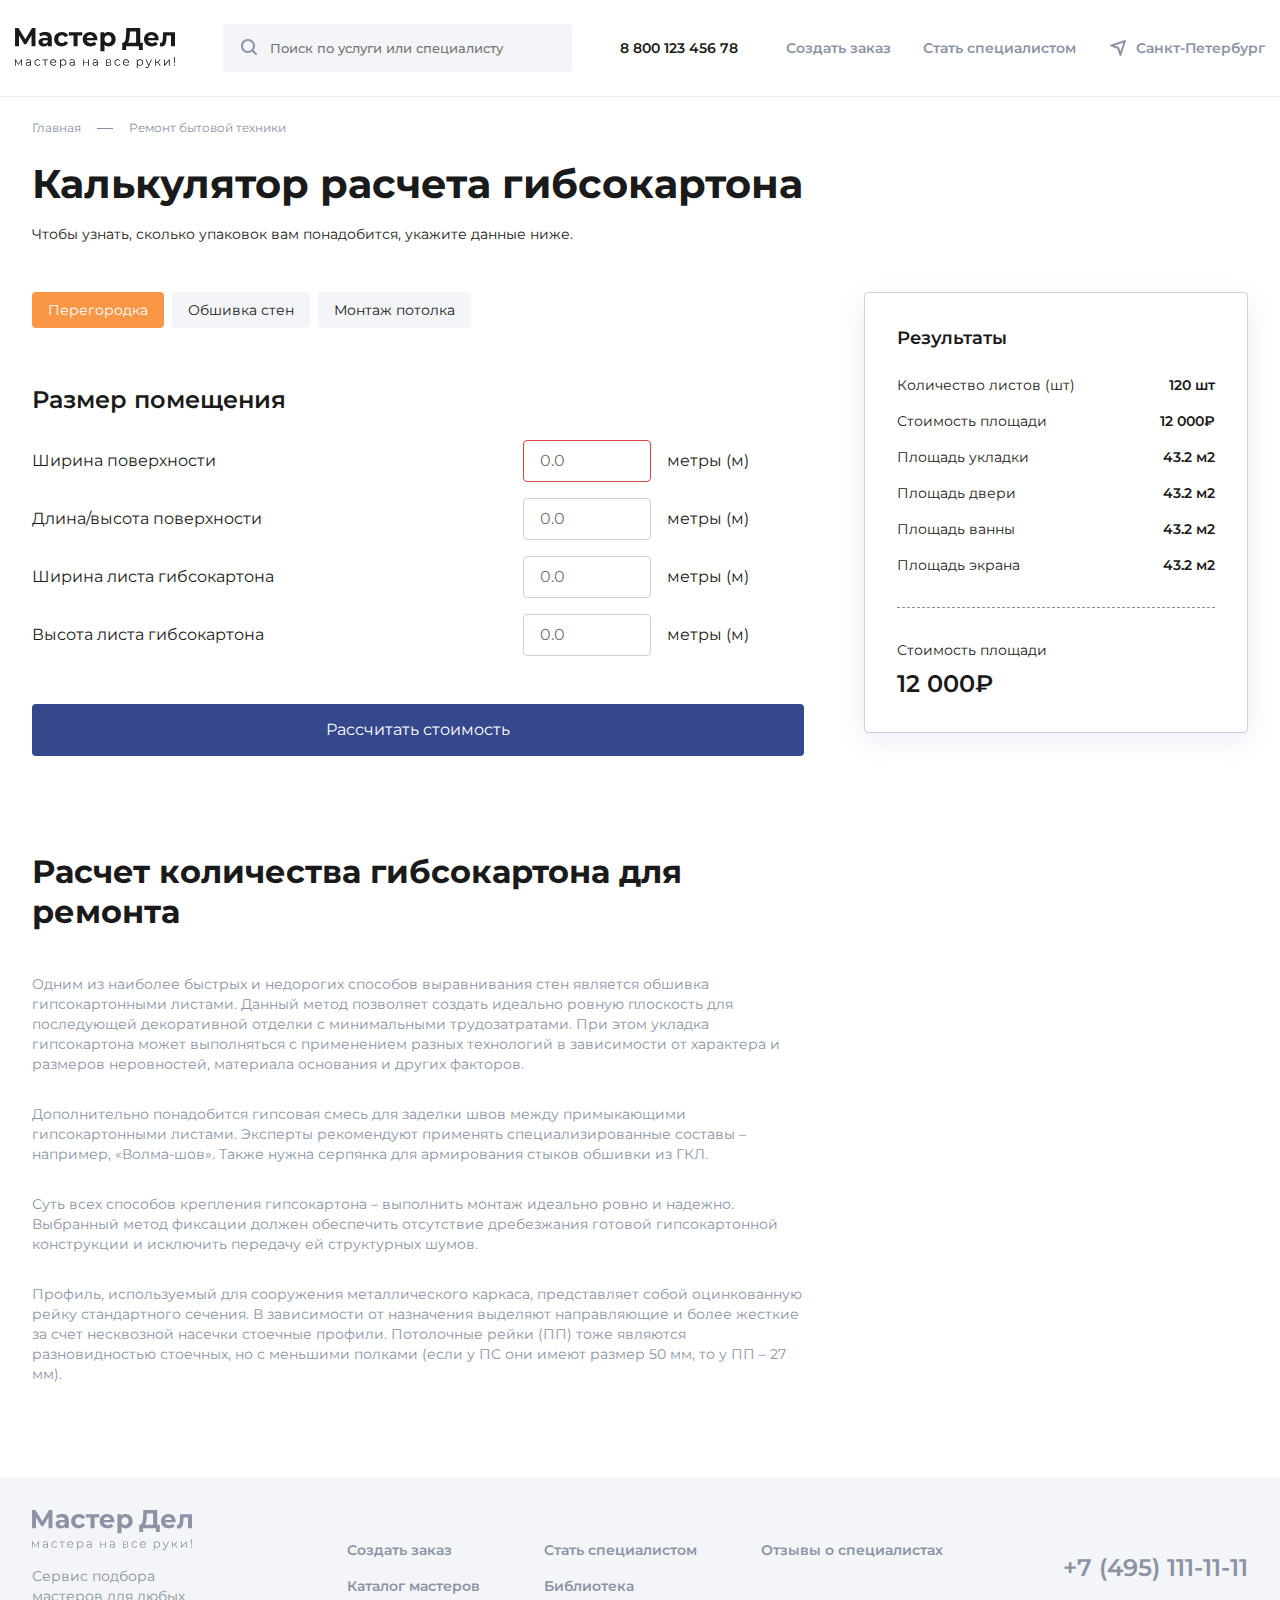
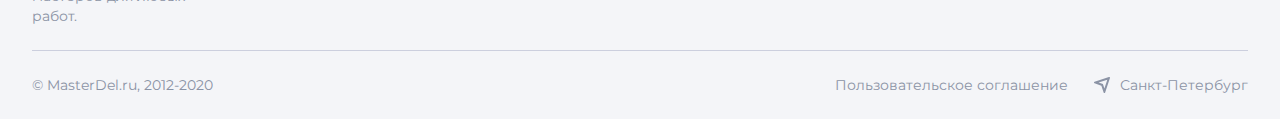
==== commit f1e868e7: "Add files via upload" ====
--- a/calculator-gibs.html
+++ b/calculator-gibs.html
@@ -5,7 +5,7 @@
 	<title>Calculator-Gibs</title>
 	<meta charset="UTF-8">
 	<meta name="format-detection" content="telephone=no">
-	<link rel="stylesheet" href="css/style.min.css?_v=20240131002830">
+	<link rel="stylesheet" href="css/style.min.css?_v=20240131022512">
 	<meta name="viewport" content="width=device-width, initial-scale=1.0">
 </head>
 
@@ -65,7 +65,7 @@
 						</ul>
 					</nav>
 					<div class="header-block">
-						<h1 class="header-block__title title">Калькулятор расчета обоев</h1>
+						<h1 class="header-block__title title">Калькулятор расчета гибсокартона</h1>
 						<p class="header-block__descr">
 							Чтобы узнать, сколько упаковок вам понадобится, укажите данные ниже.
 						</p>
@@ -77,137 +77,55 @@
 					<div class="calculator__body">
 						<div data-tabs class="tabs">
 							<nav data-tabs-titles class="tabs__navigation">
-								<button type="button" class="tabs__title _tab-active">По размеру комнаты</button>
-								<button type="button" class="tabs__title">По размеру комнаты</button>
+								<button type="button" class="tabs__title _tab-active">Перегородка</button>
+								<button type="button" class="tabs__title">Обшивка стен</button>
+								<button type="button" class="tabs__title">Монтаж потолка</button>
 							</nav>
 							<div data-tabs-body class="tabs__content">
-								<form action="#" class="tabs__body">
-									<div class="tabs__item">
-										<h2 class="tabs__subtitle subtitle">
-											Размер комнаты
-										</h2>
-										<div class="tabs__form form-tabs">
-											<div class="form-tabs__line">
-												<label class="form-tabs__label">Длина комнаты</label>
-												<div class="form-tabs__wrapper">
-													<input type="text" class="form-tabs__input input" placeholder="0.0">
-													<span class="form-tabs__measurement">метры (м)</span>
-												</div>
-											</div>
-											<div class="form-tabs__line">
-												<label class="form-tabs__label">Ширина комнаты</label>
-												<div class="form-tabs__wrapper">
-													<input type="text" class="form-tabs__input input" placeholder="0.0">
-													<span class="form-tabs__measurement">метры (м)</span>
-												</div>
-											</div>
-											<div class="form-tabs__line">
-												<label class="form-tabs__label">Высота комнаты</label>
-												<div class="form-tabs__wrapper">
-													<input type="text" class="form-tabs__input input" placeholder="0.0">
-													<span class="form-tabs__measurement">метры (м)</span>
-												</div>
-											</div>
-										</div>
-									</div>
-									<div class="tabs__item">
-										<h2 class="tabs__subtitle subtitle">По размеру стены</h2>
-										<div class="tabs__form form-tabs">
-											<div class="form-tabs__line">
-												<label class="form-tabs__label">Длина стены</label>
-												<div class="form-tabs__wrapper">
-													<input type="text" class="form-tabs__input input" placeholder="0.0">
-													<span class="form-tabs__measurement">метры (м)</span>
-												</div>
-											</div>
-											<div class="form-tabs__line">
-												<label class="form-tabs__label">Высота стены</label>
-												<div class="form-tabs__wrapper">
-													<input type="text" class="form-tabs__input input" placeholder="0.0">
-													<span class="form-tabs__measurement">метры (м)</span>
-												</div>
-											</div>
-										</div>
-									</div>
-									<div class="tabs__item">
-										<h2 class="tabs__subtitle subtitle">Окна</h2>
-										<button class="tabs__add">
-											<svg xmlns="http://www.w3.org/2000/svg" width="16" height="16" viewBox="0 0 16 16" fill="none">
-												<path fill-rule="evenodd" clip-rule="evenodd" d="M8 2C8.55228 2 9 2.44772 9 3V7H13C13.5523 7 14 7.44772 14 8C14 8.55228 13.5523 9 13 9H9V13C9 13.5523 8.55228 14 8 14C7.44772 14 7 13.5523 7 13V9H3C2.44772 9 2 8.55228 2 8C2 7.44772 2.44772 7 3 7H7V3C7 2.44772 7.44772 2 8 2Z" fill="#1A1A1A" />
-											</svg>
-											<span>добавить окно</span>
-										</button>
-									</div>
-									<div class="tabs__item">
-										<h2 class="tabs__subtitle subtitle">Двери</h2>
-										<div class="tabs__inner">
-											<div class="tabs__header">
-												<h3 class="tabs__topic">Двери #1</h3>
-												<button type="button" class="tabs__close">
-													<svg xmlns="http://www.w3.org/2000/svg" width="16" height="16" viewBox="0 0 16 16" fill="none">
-														<path fill-rule="evenodd" clip-rule="evenodd" d="M9.41401 8.00001L12.707 4.70701C13.098 4.31601 13.098 3.68401 12.707 3.29301C12.316 2.90201 11.684 2.90201 11.293 3.29301L8.00001 6.58601L4.70701 3.29301C4.31601 2.90201 3.68401 2.90201 3.29301 3.29301C2.90201 3.68401 2.90201 4.31601 3.29301 4.70701L6.58601 8.00001L3.29301 11.293C2.90201 11.684 2.90201 12.316 3.29301 12.707C3.48801 12.902 3.74401 13 4.00001 13C4.25601 13 4.51201 12.902 4.70701 12.707L8.00001 9.41401L11.293 12.707C11.488 12.902 11.744 13 12 13C12.256 13 12.512 12.902 12.707 12.707C13.098 12.316 13.098 11.684 12.707 11.293L9.41401 8.00001Z" fill="#8B93A5" />
-													</svg>
-												</button>
-											</div>
-											<div class="tabs__form form-tabs">
-												<div class="form-tabs__line">
-													<label class="form-tabs__label">Ширина двери</label>
-													<div class="form-tabs__wrapper">
-														<input type="text" class="form-tabs__input input" placeholder="0.0">
-														<span class="form-tabs__measurement">сантиметры (см)</span>
-													</div>
-												</div>
-												<div class="form-tabs__line">
-													<label class="form-tabs__label">Высота двери</label>
-													<div class="form-tabs__wrapper">
-														<input type="text" class="form-tabs__input input" placeholder="0.0">
-														<span class="form-tabs__measurement">сантиметры (см)</span>
-													</div>
-												</div>
-											</div>
-										</div>
-										<button class="tabs__add">
-											<svg xmlns="http://www.w3.org/2000/svg" width="16" height="16" viewBox="0 0 16 16" fill="none">
-												<path fill-rule="evenodd" clip-rule="evenodd" d="M8 2C8.55228 2 9 2.44772 9 3V7H13C13.5523 7 14 7.44772 14 8C14 8.55228 13.5523 9 13 9H9V13C9 13.5523 8.55228 14 8 14C7.44772 14 7 13.5523 7 13V9H3C2.44772 9 2 8.55228 2 8C2 7.44772 2.44772 7 3 7H7V3C7 2.44772 7.44772 2 8 2Z" fill="#1A1A1A" />
-											</svg>
-											<span>добавить окно</span>
-										</button>
-									</div>
-									<div class="tabs__item">
-										<h2 class="tabs__subtitle subtitle">
-											Размер обоев
-										</h2>
-										<div class="tabs__form form-tabs">
-											<div class="form-tabs__line">
-												<label class="form-tabs__label">Ширина рулона</label>
-												<div class="form-tabs__wrapper">
-													<input type="text" class="form-tabs__input input" placeholder="0.0">
-													<span class="form-tabs__measurement">сантиметры (см)</span>
-												</div>
-											</div>
-											<div class="form-tabs__line">
-												<label class="form-tabs__label">Длина рулона</label>
-												<div class="form-tabs__wrapper">
-													<input type="text" class="form-tabs__input input" placeholder="0.0">
-													<span class="form-tabs__measurement">метры (м)</span>
-												</div>
-											</div>
-											<div class="form-tabs__line">
-												<label class="form-tabs__label">Поворот рисунка</label>
-												<div class="form-tabs__wrapper">
-													<input type="text" class="form-tabs__input input" placeholder="0.0">
-													<span class="form-tabs__measurement">сантиметры (см)</span>
-												</div>
-											</div>
-										</div>
-									</div>
-									<button class="form-tabs__button">Рассчитать стоимость</button>
-								</form>
 								<div class="tabs__body">
-									Содержимое второго таба 22
+									<h2 class="tabs__subtitle subtitle">
+										Размер помещения
+									</h2>
+									<form action="#" class="tabs__form form-tabs">
+										<div class="form-tabs__line form-tabs__line_error">
+											<label for="input1" class="form-tabs__label">Ширина поверхности</label>
+											<div class="form-tabs__wrapper">
+												<input id="input1" type="number" class="form-tabs__input input" placeholder="0.0">
+												<span class="form-tabs__measurement">метры (м)</span>
+											</div>
+										</div>
+										<div class="form-tabs__line">
+											<label for="input2" class="form-tabs__label">Длина/высота поверхности</label>
+											<div class="form-tabs__wrapper">
+												<input id="input2" type="number" class="form-tabs__input input" placeholder="0.0">
+												<span class="form-tabs__measurement">метры (м)</span>
+											</div>
+										</div>
+										<div class="form-tabs__line">
+											<label for="input3" class="form-tabs__label">Ширина листа гибсокартона</label>
+											<div class="form-tabs__wrapper">
+												<input id="input3" type="number" class="form-tabs__input input" placeholder="0.0">
+												<span class="form-tabs__measurement">метры (м)</span>
+											</div>
+										</div>
+										<div class="form-tabs__line">
+											<label for="input4" class="form-tabs__label">Высота листа гибсокартона</label>
+											<div class="form-tabs__wrapper">
+												<input id="input4" type="number" class="form-tabs__input input" placeholder="0.0">
+												<span class="form-tabs__measurement">метры (м)</span>
+											</div>
+										</div>
+									</form>
 								</div>
-							</div>
-						</div>
+								<div class="tabs__body">
+									Содержимое второго таба
+								</div>
+								<div class="tabs__body">
+									Содержимое третьего таба
+								</div>
+							</div>
+						</div>
+						<button class="form-tabs__button">Рассчитать стоимость</button>
 						<div class="calculator__content">
 							<h2 class="calculator__subtitle subtitle">
 								Расчет количества гибсокартона для
@@ -248,7 +166,7 @@
 							</div>
 						</div>
 					</div>
-					<aside class="calculator__result result">
+					<aside data-da=".calculator__body, 767.98, 2" class="calculator__result result">
 						<h4 class="result__header">Результаты</h4>
 						<div class="result__items">
 							<div class="result__item">
@@ -343,7 +261,7 @@
 		</div>
 	</div>
 </div> -->
-	<script src="js/app.min.js?_v=20240131002830"></script>
+	<script src="js/app.min.js?_v=20240131022512"></script>
 </body>
 
 </html>--- a/css/style.min.css
+++ b/css/style.min.css
@@ -1 +1 @@
-@charset "UTF-8";@import url(https://fonts.googleapis.com/css?family=Montserrat:regular,500,600,700,900&display=swap);:root{--Neutral-grey-violet:#8b93a5;--Neutral-Violet:#cccfde;--Light-grey:#edf0f2;--Light:#fff;--Light-blue-grey:#f4f5f8;--Dark:#1a1a1a;--Orange:#f99746;--Dark-blue:#35488b;--Red:#d34747;--Neutral-Violet:#cccfde}*{padding:0;margin:0;border:0}*,:after,:before{-webkit-box-sizing:border-box;box-sizing:border-box}input::-webkit-inner-spin-button,input::-webkit-outer-spin-button{-webkit-appearance:none;margin:0}input[type=number]{-moz-appearance:textfield}body,html{height:100%;min-width:320px}body{color:var(--Neutral-grey-violet);line-height:1;font-family:Montserrat;font-size:.875rem;-ms-text-size-adjust:100%;-moz-text-size-adjust:100%;-webkit-text-size-adjust:100%;-webkit-font-smoothing:antialiased;-moz-osx-font-smoothing:grayscale}button,input,textarea{font-family:Montserrat;font-size:inherit}button{cursor:pointer;color:inherit;background-color:inherit}a{color:inherit;text-decoration:none}a:visited{text-decoration:none}a:hover{text-decoration:none}ul li{list-style:none}img{vertical-align:top}h1,h2,h3,h4,h5,h6{font-weight:inherit;font-size:inherit}.lock body{overflow:hidden;-ms-touch-action:none;touch-action:none;-ms-scroll-chaining:none;overscroll-behavior:none}.wrapper{min-height:100%;display:-webkit-box;display:-ms-flexbox;display:flex;-webkit-box-orient:vertical;-webkit-box-direction:normal;-ms-flex-direction:column;flex-direction:column;overflow:hidden}.wrapper>main{-webkit-box-flex:1;-ms-flex:1 1 auto;flex:1 1 auto}.wrapper>*{min-width:0}[class*=__container]{max-width:77.875rem;margin:0 auto;padding:0 .9375rem}[class*=__container_wide]{max-width:112.75rem}input[type=email],input[type=tel],input[type=text],textarea{-webkit-appearance:none;-moz-appearance:none;appearance:none}.input{display:block;width:100%;outline:0;font-size:1rem;line-height:1.25;border-radius:.25rem;border:.0625rem solid var(--Neutral-Violet);color:var(--Neutral-grey-violet);padding:1rem;font-family:inherit}.input_error{border:.0625rem solid var(--Red);color:var(--Red)}textarea.input{resize:none;padding:0 0}.checkbox{position:relative}.checkbox__input{position:absolute;width:0;height:0;opacity:0}.checkbox__input:checked+.checkbox__label:before{border:.0625rem solid var(--Orange)}.checkbox__input:checked+.checkbox__label:after{-webkit-transform:scale(1);-ms-transform:scale(1);transform:scale(1)}.checkbox__label{cursor:pointer;display:-webkit-inline-box;display:-ms-inline-flexbox;display:inline-flex;-webkit-box-align:center;-ms-flex-align:center;align-items:center;position:relative;gap:.625rem}.checkbox__label:before{content:"";-ms-flex-item-align:start;align-self:flex-start;-webkit-box-flex:0;-ms-flex:0 0 1.25rem;flex:0 0 1.25rem;width:1.25rem;border-radius:.25rem;height:1.25rem;-webkit-transition:border .5s ease 0s;transition:border .5s ease 0s;border:.0625rem solid var(--Neutral-Violet)}.checkbox__label::after{content:"";position:absolute;top:.3125rem;left:.25rem;width:.75rem;height:.625rem;background:url(../img/icons/check.svg) center center no-repeat;-webkit-transition:-webkit-transform .5s ease 0s;transition:-webkit-transform .5s ease 0s;transition:transform .5s ease 0s;transition:transform .5s ease 0s,-webkit-transform .5s ease 0s;-webkit-transform:scale(0);-ms-transform:scale(0);transform:scale(0)}.checkbox__text{color:var(--Dark);font-size:1rem;line-height:1.25}.options{display:-webkit-box;display:-ms-flexbox;display:flex;-webkit-box-orient:vertical;-webkit-box-direction:normal;-ms-flex-direction:column;flex-direction:column;-webkit-box-align:start;-ms-flex-align:start;align-items:flex-start;gap:1.5rem}.options__item{position:relative;cursor:pointer}.options__input{width:0;height:0;opacity:0;position:absolute}.options__input:focus+.options__label:before{-webkit-box-shadow:0 0 5px #000;box-shadow:0 0 5px #000}.options__input:checked+.options__label:before{border:.0625rem solid var(--Orange)}.options__input:checked+.options__label:after{-webkit-transform:scale(1);-ms-transform:scale(1);transform:scale(1)}.options__label{display:-webkit-inline-box;display:-ms-inline-flexbox;display:inline-flex;-webkit-box-align:center;-ms-flex-align:center;align-items:center;cursor:pointer;gap:.5rem}.options__label:before{-webkit-transition:border .5s ease 0s;transition:border .5s ease 0s;content:"";-ms-flex-item-align:start;align-self:flex-start;width:1.25rem;height:1.25rem;-webkit-box-flex:0;-ms-flex:0 0 1.25rem;flex:0 0 1.25rem;border-radius:50%;border:.0625rem solid var(--Neutral-Violet)}.options__label:after{content:"";-webkit-transition:all .3s ease 0s;transition:all .3s ease 0s;-webkit-transform:scale(0);-ms-transform:scale(0);transform:scale(0);width:.5rem;height:.5rem;border-radius:50%;background-color:var(--Orange);position:absolute;left:.375rem;top:.375rem}.options__text{color:var(--Dark);font-size:1rem}.select{position:relative;width:384px}.select__body{position:relative}.select__title{color:var(--Orange);font-size:1rem;line-height:1.25;border-radius:.25rem;border:.0625rem solid var(--Neutral-Violet);font-family:inherit;text-align:left;cursor:pointer;width:100%}.select__value{display:-webkit-box;display:-ms-flexbox;display:flex;-webkit-box-align:center;-ms-flex-align:center;align-items:center;height:2.5rem;padding:0 1rem;gap:.625rem}.select__value>*{-webkit-box-flex:1;-ms-flex:1 1 auto;flex:1 1 auto}.select__value:after{content:"";background:url(../img/icons/arrow-down.svg) center center no-repeat;width:1rem;height:1rem;-webkit-transition:-webkit-transform .5s ease 0s;transition:-webkit-transform .5s ease 0s;transition:transform .5s ease 0s;transition:transform .5s ease 0s,-webkit-transform .5s ease 0s}._select-open .select__value:after{-webkit-transform:rotate(-180deg);-ms-transform:rotate(-180deg);transform:rotate(-180deg)}.select__text{-webkit-box-flex:1;-ms-flex:1 1 auto;flex:1 1 auto}.select__input{width:100%;background-color:transparent;height:100%}.select__options{color:#000;position:absolute;top:42px;border-radius:.25rem;min-width:100%;left:0;border:.0625rem solid var(--Neutral-Violet);color:var(--Neutral-grey-violet);background-color:#fff;border:1px solid #d9d9d9;padding:10px 0 5px 0}.select__scroll{overflow-y:auto;overflow-x:hidden;max-height:200px}.select__option{color:var(--Dark);font-size:1rem;line-height:1.25;width:100%;text-align:left;cursor:pointer;padding:5px 15px;color:inherit}.select__option._select-selected{background-color:var(--Orange)}.select__row{display:-webkit-inline-box;display:-ms-inline-flexbox;display:inline-flex;-webkit-box-align:center;-ms-flex-align:center;align-items:center}.select._select-open{z-index:5}._select-tag{cursor:pointer}.tabs{display:-ms-grid;display:grid;gap:3rem}.tabs:not(:last-child){margin-bottom:3rem}.tabs__navigation{display:-webkit-box;display:-ms-flexbox;display:flex;gap:.5rem;-ms-flex-wrap:nowrap;flex-wrap:nowrap;overflow:auto;padding-bottom:.5rem}.tabs__title{-ms-flex-negative:0;flex-shrink:0;border-radius:.25rem;padding:.5rem 1rem;background:var(--Light-blue-grey);color:var(--Dark);line-height:1.4285714286;-webkit-transition:all .5s ease 0s;transition:all .5s ease 0s}.tabs__title._tab-active{background:var(--Orange);color:var(--Light)}.tabs__add{display:-webkit-box;display:-ms-flexbox;display:flex;gap:.5rem;-webkit-box-align:center;-ms-flex-align:center;align-items:center;border-radius:.25rem;padding:.5rem 1rem;background:var(--Light-blue-grey);color:var(--Dark);line-height:1.4285714286;-webkit-transition:all .5s ease 0s;transition:all .5s ease 0s}.tabs__subtitle:not(:last-child){margin-bottom:1.5rem}.form-tabs{display:-ms-grid;display:grid}.form-tabs_with-chk{padding:2.125rem 0}.form-tabs__line{display:-webkit-box;display:-ms-flexbox;display:flex;-webkit-box-pack:justify;-ms-flex-pack:justify;justify-content:space-between;-webkit-box-align:center;-ms-flex-align:center;align-items:center;gap:.9375rem}.form-tabs__line:not(:last-child){margin-bottom:1rem}.form-tabs__label{color:var(--Dark);font-size:1rem;line-height:1.25;cursor:pointer}.form-tabs__input{padding:.625rem 1rem}.form-tabs__line_error .form-tabs__input{color:var(--Red)}.form-tabs__wrapper{-webkit-box-align:center;-ms-flex-align:center;align-items:center}.form-tabs__measurement{color:var(--Dark);font-size:1rem;line-height:1.25}.form-tabs__button{width:100%;display:block;border-radius:.25rem;background:var(--Dark-blue);color:var(--Light);font-size:1rem;line-height:1.25;padding:1rem;-webkit-transition:background-color .5s ease 0s;transition:background-color .5s ease 0s}.form-tabs__button:not(:last-child){margin-bottom:6rem}.tabs__item:not(:last-child){margin-bottom:3rem}.tabs__options{display:-webkit-box;display:-ms-flexbox;display:flex;-webkit-box-pack:justify;-ms-flex-pack:justify;justify-content:space-between}.tabs__inner{padding:1.5rem 0;border-top:.0625rem solid var(--Neutral-Violet);border-bottom:.0625rem solid var(--Neutral-Violet)}.tabs__inner:not(:last-child){margin-bottom:1.5rem}.tabs__header{display:-webkit-box;display:-ms-flexbox;display:flex;-webkit-box-pack:justify;-ms-flex-pack:justify;justify-content:space-between;-webkit-box-align:center;-ms-flex-align:center;align-items:center}.tabs__header:not(:last-child){margin-bottom:1.5rem}.tabs__topic{color:var(--Dark,#1a1a1a);font-size:1rem;font-weight:600;line-height:1.5}.tabs__close svg path{-webkit-transition:all .5s ease 0s;transition:all .5s ease 0s}[class*=-ibg]{position:relative}[class*=-ibg] img{position:absolute;width:100%;height:100%;top:0;left:0;-o-object-fit:cover;object-fit:cover}[class*=-ibg_contain] img{-o-object-fit:contain;object-fit:contain}.title{color:var(--Dark);font-size:2.5rem;font-weight:700;line-height:1.2}.subtitle{color:var(--Dark);font-size:1.5rem;font-weight:600;line-height:1.3333333333}.callback{color:var(--Dark);font-weight:600;line-height:1.4285714286;-webkit-transition:color .5s ease 0s;transition:color .5s ease 0s}.search__input{border-radius:.25rem;background-color:inherit;outline:0;width:100%;font-family:Montserrat;font-weight:500;font-size:.8125rem;padding:1rem 0}.search__button{-webkit-transform:translateY(1px);-ms-transform:translateY(1px);transform:translateY(1px)}.search__button svg path{-webkit-transition:all .5s ease 0s;transition:all .5s ease 0s}.mobile-header{display:none}.mobile-header__link{color:var(--Neutral-grey-violet);font-size:.75rem;font-weight:600;line-height:1.3333333333;-webkit-transition:color .5s ease 0s;transition:color .5s ease 0s}.page{padding-top:7.5rem;padding-bottom:5.875rem}.breadcrumbs{overflow:auto}.breadcrumbs__list{display:-webkit-box;display:-ms-flexbox;display:flex;-webkit-box-align:center;-ms-flex-align:center;align-items:center;-ms-flex-wrap:nowrap;flex-wrap:nowrap;overflow:auto;gap:1rem}.breadcrumbs__list li{white-space:nowrap;font-size:.75rem;line-height:1.3333333333;display:-webkit-box;display:-ms-flexbox;display:flex;-ms-flex-wrap:nowrap;flex-wrap:nowrap;gap:1rem;-webkit-box-align:center;-ms-flex-align:center;align-items:center}.breadcrumbs__list li:not(:last-child)::after{content:"";width:1rem;height:.0625rem;background:var(--Neutral-grey-violet)}.breadcrumbs__link{font-size:.75rem;line-height:1.3333333333;-webkit-transition:color .5s ease 0s;transition:color .5s ease 0s}.header-block{display:-ms-grid;display:grid;gap:1rem}.header-block__descr{color:var(--Dark);line-height:1.4285714286}.top-block{padding-bottom:3rem}.top-block__container{display:-ms-grid;display:grid;gap:1.5rem}.navigation-block__items ul{-webkit-column-gap:2rem;-moz-column-gap:2rem;column-gap:2rem;display:-ms-grid;display:grid;grid-template-columns:repeat(auto-fit,minmax(144px,1fr))}.navigation-block__link{display:-ms-grid;display:grid;gap:1rem;color:var(--Dark);text-align:center;-webkit-box-pack:center;-ms-flex-pack:center;justify-content:center;font-weight:600;line-height:1.4285714286}.navigation-block__link span{-webkit-transition:color .5s ease 0s;transition:color .5s ease 0s}.navigation-block__image{overflow:hidden;border-radius:.25rem}.navigation-block__image img{-webkit-transition:-webkit-transform .5s ease 0s;transition:-webkit-transform .5s ease 0s;transition:transform .5s ease 0s;transition:transform .5s ease 0s,-webkit-transform .5s ease 0s;overflow:hidden;border-radius:.25rem;max-width:100%;-o-object-fit:cover;object-fit:cover;-o-object-position:center;object-position:center;height:11rem;width:11rem}.calculator__container{display:-ms-grid;display:grid;-webkit-box-align:start;-ms-flex-align:start;align-items:start;gap:3.75rem;-ms-grid-columns:1fr 24rem;grid-template-columns:1fr 24rem}.calculator__body{display:-ms-grid;display:grid}.calculator__subtitle{color:var(--Dark);font-size:2rem;font-weight:700;line-height:1.25}.calculator__subtitle:not(:last-child){margin-bottom:2.625rem}.calculator__info p{line-height:1.4285714286}.calculator__info p:not(:last-child){margin-bottom:1.875rem}.result{border-radius:.25rem;padding:2rem;border:.0625rem solid var(--Neutral-Violet);background:var(--Light);-webkit-box-shadow:0 8px 24px 0 rgba(129,135,189,.15);box-shadow:0 8px 24px 0 rgba(129,135,189,.15)}.result__header{color:var(--Dark);font-size:1.125rem;font-weight:600;line-height:1.4444444444}.result__header:not(:last-child){margin-bottom:1.5rem}.result__items{display:-ms-grid;display:grid;gap:1rem;padding-bottom:2rem;border-bottom:1px dashed #8b93a5}.result__items:not(:last-child){margin-bottom:2rem}.result__bottom{display:-ms-grid;display:grid;gap:.5rem}.result__label{color:var(--Dark);line-height:1.4285714286}.result__total-price{color:var(--Dark);font-size:1.5rem;font-weight:600;line-height:1.3333333333}.result__item{display:-webkit-box;display:-ms-flexbox;display:flex;-webkit-box-pack:justify;-ms-flex-pack:justify;justify-content:space-between;gap:1.25rem}.result__value{color:var(--Dark);text-align:right;font-weight:600;line-height:1.4285714286}.header{position:fixed;top:0;left:0;width:100%;z-index:20;background-color:var(--Light)}.header__container{display:-webkit-box;display:-ms-flexbox;display:flex;gap:3rem;padding-top:1.5rem;padding-bottom:1.5rem;-webkit-box-align:center;-ms-flex-align:center;align-items:center;-webkit-box-pack:justify;-ms-flex-pack:justify;justify-content:space-between}.header__actions{position:relative;z-index:20;display:-webkit-box;display:-ms-flexbox;display:flex;-webkit-box-align:center;-ms-flex-align:center;align-items:center;gap:3rem}.header__logo{position:relative;z-index:20}.header__logo img{width:10rem;height:2.5rem;-o-object-fit:cover;object-fit:cover;-o-object-position:center;object-position:center;max-width:100%}.menu__link{font-weight:600;line-height:1.4285714286;-webkit-transition:color .5s ease 0s;transition:color .5s ease 0s}.menu__link_address{display:-webkit-box;display:-ms-flexbox;display:flex;-webkit-box-align:center;-ms-flex-align:center;align-items:center;gap:.5rem}.icon-menu{display:none}.footer{background:var(--Light-blue-grey);padding-top:2rem}.footer__top:not(:last-child){margin-bottom:1.5rem}.top-footer{display:-webkit-box;display:-ms-flexbox;display:flex;-webkit-box-pack:justify;-ms-flex-pack:justify;justify-content:space-between;-webkit-box-align:center;-ms-flex-align:center;align-items:center;gap:1.875rem}.top-footer__logo{display:inline-block}.top-footer__logo:not(:last-child){margin-bottom:1rem}.top-footer__logo img{width:10rem;height:2.5rem;-o-object-fit:cover;object-fit:cover;-o-object-position:center;object-position:center;max-width:100%}.top-footer__descr{color:var(--Neutral-grey-violet);line-height:1.4285714286}.top-footer__list{display:-ms-grid;display:grid;-ms-grid-columns:(auto)[3];grid-template-columns:repeat(3,auto);-webkit-column-gap:4rem;-moz-column-gap:4rem;column-gap:4rem;row-gap:1rem}.top-footer__link{line-height:1.4285714286;-webkit-transition:color .5s ease 0s;transition:color .5s ease 0s}.top-footer__callback{color:var(--Neutral-grey-violet);font-size:1.5rem;font-weight:600;line-height:1.3333333333;-webkit-transition:color .5s ease 0s;transition:color .5s ease 0s;-ms-flex-negative:0;flex-shrink:0}.bottom-footer{border-top:.0625rem solid var(--Neutral-Violet);padding:1.5rem 0;display:-webkit-box;display:-ms-flexbox;display:flex;-webkit-box-pack:justify;-ms-flex-pack:justify;justify-content:space-between;-webkit-box-align:center;-ms-flex-align:center;align-items:center;gap:1.25rem}.bottom-footer__copyright{color:var(--Neutral-grey-violet);line-height:1.4285714286}.bottom-footer__list{display:-webkit-box;display:-ms-flexbox;display:flex;gap:1.5rem}.bottom-footer__link{color:var(--Neutral-grey-violet);line-height:1.4285714286;-webkit-transition:color .5s ease 0s;transition:color .5s ease 0s}.bottom-footer__link_address{display:-webkit-box;display:-ms-flexbox;display:flex;gap:.5rem;-webkit-box-align:center;-ms-flex-align:center;align-items:center}@media (min-width:47.99875em){.search{gap:.5rem;display:-webkit-box;display:-ms-flexbox;display:flex;-webkit-box-align:center;-ms-flex-align:center;align-items:center;padding-right:1rem;padding-left:.8125rem;-webkit-box-flex:1;-ms-flex-positive:1;flex-grow:1;background-color:var(--Light-blue-grey);border-radius:.25rem}.search__button{padding:0 .1875rem}.header{border-bottom:.0625rem solid var(--Light-grey)}.menu__list{display:-webkit-box;display:-ms-flexbox;display:flex;gap:2rem}.top-footer__column{max-width:12.125rem}.top-footer__link{font-weight:600}}@media (min-width:61.99875em){.form-tabs__line_error .form-tabs__input{border:.0625rem solid var(--Red)}.form-tabs__input{max-width:8rem}.form-tabs__wrapper{display:-ms-grid;display:grid;-ms-grid-columns:128px 1fr;grid-template-columns:128px 1fr;min-width:17.5625rem;gap:1rem}}@media (max-width:77.875em){.navigation-block__items ul{-webkit-column-gap:1rem;-moz-column-gap:1rem;column-gap:1rem;row-gap:2rem}.header__container{gap:1.25rem}.header__actions{gap:1.25rem}.menu__list{gap:1.25rem}}@media (max-width:70.625em){.page{padding-top:11rem}.header__container{-ms-flex-wrap:wrap;flex-wrap:wrap}.header__search{-webkit-box-flex:1;-ms-flex:1 1 100%;flex:1 1 100%;-webkit-box-ordinal-group:4;-ms-flex-order:3;order:3}}@media (max-width:69.4375em){.top-footer__list{display:-webkit-box;display:-ms-flexbox;display:flex;-ms-flex-wrap:wrap;flex-wrap:wrap;-webkit-column-gap:1.875rem;-moz-column-gap:1.875rem;column-gap:1.875rem}}@media (max-width:67.1875em){.calculator__container{-ms-grid-columns:1fr 20rem;grid-template-columns:1fr 20rem;gap:1.875rem}}@media (max-width:61.99875em){.tabs{gap:2rem}.form-tabs__line{-webkit-box-orient:vertical;-webkit-box-direction:normal;-ms-flex-direction:column;flex-direction:column;-webkit-box-align:start;-ms-flex-align:start;align-items:start;gap:.625rem}.form-tabs__label{font-size:.875rem}.form-tabs__input{border:none}.form-tabs__wrapper{display:-webkit-box;display:-ms-flexbox;display:flex;-webkit-box-pack:justify;-ms-flex-pack:justify;justify-content:space-between;-webkit-box-flex:1;-ms-flex:1 1 100%;flex:1 1 100%;width:100%;position:relative;border:.0625rem solid var(--Neutral-Violet);border-radius:.25rem}.form-tabs__line_error .form-tabs__wrapper{border:.0625rem solid var(--Red)}.form-tabs__measurement{-ms-flex-negative:0;flex-shrink:0;padding-right:1rem}.form-tabs__button:not(:last-child){margin-bottom:3rem}.title{font-size:2.1875rem;font-weight:600}.calculator__subtitle{font-size:1.5625rem}.result{padding:1.25rem}}@media (max-width:50.5em){.menu__link span{display:none}}@media (max-width:47.99875em){.input{font-size:.875rem}.tabs:not(:last-child){margin-bottom:2rem}.form-tabs__measurement{font-size:.875rem}.form-tabs__button{-webkit-box-ordinal-group:4;-ms-flex-order:3;order:3}.form-tabs__button:not(:last-child){margin-bottom:2rem}.form-tabs__button{font-size:.875rem}.title{font-size:1.875rem}.search__input{display:none}.mobile-header{display:block;padding:1rem 0;border-bottom:.0625rem solid var(--Light-grey);border-top:.0625rem solid var(--Light-grey)}.mobile-header__list{display:-webkit-box;display:-ms-flexbox;display:flex;gap:1rem}.page{padding-top:10rem;padding-bottom:3rem}.breadcrumbs{display:none}.top-block{padding-bottom:2rem}.navigation-block__image img{max-height:9rem}.calculator__container{-ms-grid-columns:none;grid-template-columns:none}.calculator__result{-webkit-box-ordinal-group:3;-ms-flex-order:2;order:2}.calculator__result:not(:last-child){margin-bottom:2rem}.calculator__content{-webkit-box-ordinal-group:4;-ms-flex-order:3;order:3}.calculator__subtitle:not(:last-child){margin-bottom:1.5rem}.calculator__subtitle{font-size:1.125rem}.calculator__info p:not(:last-child){margin-bottom:1.25rem}.calculator__info p{font-size:.75rem}.header__container{-ms-flex-wrap:nowrap;flex-wrap:nowrap}.header__actions{-webkit-box-orient:horizontal;-webkit-box-direction:reverse;-ms-flex-direction:row-reverse;flex-direction:row-reverse;gap:1rem}.header__search{-webkit-box-flex:0;-ms-flex:0 1 auto;flex:0 1 auto}.header__callback{font-size:1.125rem}.menu__body{position:fixed;padding-top:7.5rem;padding-left:.9375rem;padding-right:.9375rem;top:0;left:-100%;width:100%;height:100%;overflow:auto;background-color:var(--Light);z-index:19;-webkit-transition:left .5s ease 0s;transition:left .5s ease 0s}.menu__body::before{content:"";position:fixed;top:0;left:0;width:100%;height:81px;background-color:var(--Light);z-index:21}.menu-open .menu__body{left:0}.menu__item:not(:last-child){margin-bottom:1rem}.icon-menu{-webkit-transition:background-color .5s ease 0s;transition:background-color .5s ease 0s;display:block;position:relative;width:1.25rem;height:.75rem;z-index:20}.icon-menu span,.icon-menu::after,.icon-menu::before{content:"";-webkit-transition:all .3s ease 0s;transition:all .3s ease 0s;right:0;position:absolute;width:100%;height:.125rem;background-color:#000;border-radius:.9375rem}.icon-menu::before{top:0}.icon-menu::after{bottom:0}.icon-menu span{top:calc(50% - .0625rem)}.menu-open .icon-menu span{width:0}.menu-open .icon-menu::before{top:calc(50% - .0625rem);-webkit-transform:rotate(-45deg);-ms-transform:rotate(-45deg);transform:rotate(-45deg)}.menu-open .icon-menu::after{bottom:calc(50% - .0625rem);-webkit-transform:rotate(45deg);-ms-transform:rotate(45deg);transform:rotate(45deg)}.footer__top:not(:last-child){margin-bottom:1.25rem}.top-footer{-webkit-box-orient:vertical;-webkit-box-direction:normal;-ms-flex-direction:column;flex-direction:column;-webkit-box-align:start;-ms-flex-align:start;align-items:flex-start;gap:1.25rem}.top-footer__menu{-webkit-box-ordinal-group:4;-ms-flex-order:3;order:3}.top-footer__list{-webkit-box-ordinal-group:4;-ms-flex-order:3;order:3}.top-footer__callback{-webkit-box-ordinal-group:3;-ms-flex-order:2;order:2}.bottom-footer__list{-webkit-box-ordinal-group:4;-ms-flex-order:3;order:3}}@media (max-width:47.99875em) and (any-hover:hover){.icon-menu:hover span,.icon-menu:hover::after,.icon-menu:hover::before{background-color:var(--Orange)}}@media (max-width:47.99875em) and (any-hover:none){.icon-menu{cursor:default}}@media (max-width:41.875em){.bottom-footer{-webkit-box-orient:vertical;-webkit-box-direction:reverse;-ms-flex-direction:column-reverse;flex-direction:column-reverse;-webkit-box-align:start;-ms-flex-align:start;align-items:flex-start}}@media (max-width:29.99875em){.title{font-size:1.5rem}.header-block__descr{font-size:.75rem}.navigation-block__link{text-align:left}.top-footer__list{-webkit-box-orient:vertical;-webkit-box-direction:normal;-ms-flex-direction:column;flex-direction:column}.bottom-footer__list{-webkit-box-orient:vertical;-webkit-box-direction:reverse;-ms-flex-direction:column-reverse;flex-direction:column-reverse}}@media (any-hover:hover){.tabs__title:hover{background:var(--Neutral-grey-violet);color:var(--Light)}.tabs__add:hover{color:var(--Light);background-color:var(--Orange)}.tabs__add:hover svg path{fill:currentColor}.form-tabs__button:hover{background-color:var(--Orange)}.tabs__close:hover svg path{fill:var(--Orange)}.callback:hover{color:var(--Orange)}.search__button:hover svg path{fill:var(--Orange)}.mobile-header__link:hover{color:var(--Orange)}.breadcrumbs__link:hover{color:var(--Orange)}.navigation-block__link:hover .navigation-block__image img{-webkit-transform:scale(1.1);-ms-transform:scale(1.1);transform:scale(1.1)}.navigation-block__link:hover span{color:var(--Orange)}.menu__link:hover{color:var(--Orange)}.menu__link:hover svg path{fill:currentColor}.top-footer__link:hover{color:var(--Orange)}.top-footer__callback:hover{color:var(--Orange)}.bottom-footer__link:hover{color:var(--Orange)}.bottom-footer__link:hover svg path{fill:currentColor}}+@charset "UTF-8";@import url(https://fonts.googleapis.com/css?family=Montserrat:regular,500,600,700,900&display=swap);:root{--Neutral-grey-violet:#8b93a5;--Neutral-Violet:#cccfde;--Light-grey:#edf0f2;--Light:#fff;--Light-blue-grey:#f4f5f8;--Dark:#1a1a1a;--Orange:#f99746;--Dark-blue:#35488b;--Red:#d34747;--Neutral-Violet:#cccfde}*{padding:0;margin:0;border:0}*,:after,:before{-webkit-box-sizing:border-box;box-sizing:border-box}input::-webkit-inner-spin-button,input::-webkit-outer-spin-button{-webkit-appearance:none;margin:0}input[type=number]{-moz-appearance:textfield}body,html{height:100%;min-width:320px}body{color:var(--Neutral-grey-violet);line-height:1;font-family:Montserrat;font-size:.875rem;-ms-text-size-adjust:100%;-moz-text-size-adjust:100%;-webkit-text-size-adjust:100%;-webkit-font-smoothing:antialiased;-moz-osx-font-smoothing:grayscale}button,input,textarea{font-family:Montserrat;font-size:inherit}button{cursor:pointer;color:inherit;background-color:inherit}a{color:inherit;text-decoration:none}a:visited{text-decoration:none}a:hover{text-decoration:none}ul li{list-style:none}img{vertical-align:top}h1,h2,h3,h4,h5,h6{font-weight:inherit;font-size:inherit}.lock body{overflow:hidden;-ms-touch-action:none;touch-action:none;-ms-scroll-chaining:none;overscroll-behavior:none}.wrapper{min-height:100%;display:-webkit-box;display:-ms-flexbox;display:flex;-webkit-box-orient:vertical;-webkit-box-direction:normal;-ms-flex-direction:column;flex-direction:column;overflow:hidden}.wrapper>main{-webkit-box-flex:1;-ms-flex:1 1 auto;flex:1 1 auto}.wrapper>*{min-width:0}[class*=__container]{max-width:77.875rem;margin:0 auto;padding:0 .9375rem}[class*=__container_wide]{max-width:112.75rem}input[type=email],input[type=tel],input[type=text],textarea{-webkit-appearance:none;-moz-appearance:none;appearance:none}.input{display:block;width:100%;outline:0;font-size:1rem;line-height:1.25;border-radius:.25rem;border:.0625rem solid var(--Neutral-Violet);color:var(--Neutral-grey-violet);padding:1rem;font-family:inherit}.input_error{border:.0625rem solid var(--Red);color:var(--Red)}textarea.input{resize:none;padding:0 0}.checkbox{position:relative}.checkbox__input{position:absolute;width:0;height:0;opacity:0}.checkbox__input:checked+.checkbox__label:before{border:.0625rem solid var(--Orange)}.checkbox__input:checked+.checkbox__label:after{-webkit-transform:scale(1);-ms-transform:scale(1);transform:scale(1)}.checkbox__label{cursor:pointer;display:-webkit-inline-box;display:-ms-inline-flexbox;display:inline-flex;-webkit-box-align:center;-ms-flex-align:center;align-items:center;position:relative;gap:.625rem}.checkbox__label:before{content:"";-ms-flex-item-align:start;align-self:flex-start;-webkit-box-flex:0;-ms-flex:0 0 1.25rem;flex:0 0 1.25rem;width:1.25rem;border-radius:.25rem;height:1.25rem;-webkit-transition:border .5s ease 0s;transition:border .5s ease 0s;border:.0625rem solid var(--Neutral-Violet)}.checkbox__label::after{content:"";position:absolute;top:.3125rem;left:.25rem;width:.75rem;height:.625rem;background:url(../img/icons/check.svg) center center no-repeat;-webkit-transition:-webkit-transform .5s ease 0s;transition:-webkit-transform .5s ease 0s;transition:transform .5s ease 0s;transition:transform .5s ease 0s,-webkit-transform .5s ease 0s;-webkit-transform:scale(0);-ms-transform:scale(0);transform:scale(0)}.checkbox__text{color:var(--Dark);font-size:1rem;line-height:1.25}.options{display:-webkit-box;display:-ms-flexbox;display:flex;-webkit-box-orient:vertical;-webkit-box-direction:normal;-ms-flex-direction:column;flex-direction:column;-webkit-box-align:start;-ms-flex-align:start;align-items:flex-start;gap:1.5rem}.options__item{position:relative;cursor:pointer}.options__input{width:0;height:0;opacity:0;position:absolute}.options__input:focus+.options__label:before{-webkit-box-shadow:0 0 5px #000;box-shadow:0 0 5px #000}.options__input:checked+.options__label:before{border:.0625rem solid var(--Orange)}.options__input:checked+.options__label:after{-webkit-transform:scale(1);-ms-transform:scale(1);transform:scale(1)}.options__label{display:-webkit-inline-box;display:-ms-inline-flexbox;display:inline-flex;-webkit-box-align:center;-ms-flex-align:center;align-items:center;cursor:pointer;gap:.5rem}.options__label:before{-webkit-transition:border .5s ease 0s;transition:border .5s ease 0s;content:"";-ms-flex-item-align:start;align-self:flex-start;width:1.25rem;height:1.25rem;-webkit-box-flex:0;-ms-flex:0 0 1.25rem;flex:0 0 1.25rem;border-radius:50%;border:.0625rem solid var(--Neutral-Violet)}.options__label:after{content:"";-webkit-transition:all .3s ease 0s;transition:all .3s ease 0s;width:.5rem;height:.5rem;border-radius:50%;background-color:var(--Orange);position:absolute;left:.375rem;top:6px;-webkit-transform:scale(0);-ms-transform:scale(0);transform:scale(0)}.options__text{color:var(--Dark);font-size:1rem}.select{position:relative}.select__body{position:relative}.select__title{color:var(--Orange);font-size:1rem;line-height:1.25;border-radius:.25rem;border:.0625rem solid var(--Neutral-Violet);font-family:inherit;text-align:left;cursor:pointer;width:100%}.select__value{display:-webkit-box;display:-ms-flexbox;display:flex;-webkit-box-align:center;-ms-flex-align:center;align-items:center;height:2.5rem;padding:0 1rem;gap:.625rem}.select__value>*{-webkit-box-flex:1;-ms-flex:1 1 auto;flex:1 1 auto}.select__value:after{content:"";aspect-ratio:1/1;mask:url(../img/icons/arrow-down.svg) center center/contain no-repeat;-webkit-mask:url(../img/icons/arrow-down.svg) center center/contain no-repeat;background:var(--Dark);width:1rem;height:1rem;-webkit-transition:all .5s ease 0s;transition:all .5s ease 0s}._select-open .select__value:after{-webkit-transform:rotate(-180deg);-ms-transform:rotate(-180deg);transform:rotate(-180deg);background:var(--Orange)}.select__text{-webkit-box-flex:1;-ms-flex:1 1 auto;flex:1 1 auto}.select__input{width:100%;background-color:transparent;height:100%}.select__options{color:#000;position:absolute;top:42px;border-radius:.25rem;min-width:100%;left:0;border:.0625rem solid var(--Neutral-Violet);color:var(--Neutral-grey-violet);background-color:#fff;border:.0625rem solid #d9d9d9;padding:.625rem 0 .625rem 0}.select__scroll{overflow-y:auto;overflow-x:hidden;max-height:200px}.select__option{color:var(--Dark);-webkit-transition:color .5s ease 0s;transition:color .5s ease 0s;font-size:1rem;line-height:1.25;width:100%;text-align:left;cursor:pointer;padding:5px 15px;color:inherit}.select__option._select-selected{background-color:var(--Orange)}.select__option:not(:last-child){margin-bottom:5px}.select__row{display:-webkit-inline-box;display:-ms-inline-flexbox;display:inline-flex;-webkit-box-align:center;-ms-flex-align:center;align-items:center}.select._select-open{z-index:5}._select-tag{cursor:pointer}.tabs{display:-ms-grid;display:grid;gap:3rem}.tabs:not(:last-child){margin-bottom:3rem}.tabs__navigation{display:-webkit-box;display:-ms-flexbox;display:flex;gap:.5rem;-ms-flex-wrap:nowrap;flex-wrap:nowrap;overflow:auto;padding-bottom:.5rem}.tabs__title{-ms-flex-negative:0;flex-shrink:0;border-radius:.25rem;padding:.5rem 1rem;background:var(--Light-blue-grey);color:var(--Dark);line-height:1.4285714286;-webkit-transition:all .5s ease 0s;transition:all .5s ease 0s}.tabs__title._tab-active{background:var(--Orange);color:var(--Light)}.tabs__add{display:-webkit-box;display:-ms-flexbox;display:flex;gap:.5rem;-webkit-box-align:center;-ms-flex-align:center;align-items:center;border-radius:.25rem;padding:.5rem 1rem;background:var(--Light-blue-grey);color:var(--Dark);line-height:1.4285714286;-webkit-transition:all .5s ease 0s;transition:all .5s ease 0s}.tabs__subtitle:not(:last-child){margin-bottom:1.5rem}.form-tabs{display:-ms-grid;display:grid}.form-tabs_with-chk{padding:2.125rem 0}.form-tabs__line{display:-webkit-box;display:-ms-flexbox;display:flex;-webkit-box-pack:justify;-ms-flex-pack:justify;justify-content:space-between;-webkit-box-align:center;-ms-flex-align:center;align-items:center;gap:.9375rem}.form-tabs__line:not(:last-child){margin-bottom:1rem}.form-tabs__label{color:var(--Dark);font-size:1rem;line-height:1.25;cursor:pointer}.form-tabs__input{padding:.625rem 1rem}.form-tabs__line_error .form-tabs__input{color:var(--Red)}.form-tabs__wrapper{-webkit-box-align:center;-ms-flex-align:center;align-items:center}.form-tabs__measurement{color:var(--Dark);font-size:1rem;line-height:1.25}.form-tabs__button{width:100%;display:block;border-radius:.25rem;background:var(--Dark-blue);color:var(--Light);font-size:1rem;line-height:1.25;padding:1rem;-webkit-transition:background-color .5s ease 0s;transition:background-color .5s ease 0s}.form-tabs__button:not(:last-child){margin-bottom:6rem}.tabs__item:not(:last-child){margin-bottom:3rem}.tabs__options{display:-webkit-box;display:-ms-flexbox;display:flex;-webkit-box-pack:justify;-ms-flex-pack:justify;justify-content:space-between}.tabs__inner{padding:1.5rem 0;border-top:.0625rem solid var(--Neutral-Violet);border-bottom:.0625rem solid var(--Neutral-Violet)}.tabs__inner:not(:last-child){margin-bottom:1.5rem}.tabs__header{display:-webkit-box;display:-ms-flexbox;display:flex;-webkit-box-pack:justify;-ms-flex-pack:justify;justify-content:space-between;-webkit-box-align:center;-ms-flex-align:center;align-items:center}.tabs__header:not(:last-child){margin-bottom:1.5rem}.tabs__topic{color:var(--Dark,#1a1a1a);font-size:1rem;font-weight:600;line-height:1.5}.tabs__close svg path{-webkit-transition:all .5s ease 0s;transition:all .5s ease 0s}[class*=-ibg]{position:relative}[class*=-ibg] img{position:absolute;width:100%;height:100%;top:0;left:0;-o-object-fit:cover;object-fit:cover}[class*=-ibg_contain] img{-o-object-fit:contain;object-fit:contain}.title{color:var(--Dark);font-size:2.5rem;font-weight:700;line-height:1.2}.subtitle{color:var(--Dark);font-size:1.5rem;font-weight:600;line-height:1.3333333333}.callback{color:var(--Dark);font-weight:600;line-height:1.4285714286;-webkit-transition:color .5s ease 0s;transition:color .5s ease 0s}.search__input{border-radius:.25rem;background-color:inherit;outline:0;width:100%;font-family:Montserrat;font-weight:500;font-size:.8125rem;padding:1rem 0}.search__button{-webkit-transform:translateY(1px);-ms-transform:translateY(1px);transform:translateY(1px)}.search__button svg path{-webkit-transition:all .5s ease 0s;transition:all .5s ease 0s}.mobile-header{display:none}.mobile-header__link{color:var(--Neutral-grey-violet);font-size:.75rem;font-weight:600;line-height:1.3333333333;-webkit-transition:color .5s ease 0s;transition:color .5s ease 0s}.page{padding-top:7.5rem;padding-bottom:5.875rem}.breadcrumbs{overflow:auto}.breadcrumbs__list{display:-webkit-box;display:-ms-flexbox;display:flex;-webkit-box-align:center;-ms-flex-align:center;align-items:center;-ms-flex-wrap:nowrap;flex-wrap:nowrap;overflow:auto;gap:1rem}.breadcrumbs__list li{white-space:nowrap;font-size:.75rem;line-height:1.3333333333;display:-webkit-box;display:-ms-flexbox;display:flex;-ms-flex-wrap:nowrap;flex-wrap:nowrap;gap:1rem;-webkit-box-align:center;-ms-flex-align:center;align-items:center}.breadcrumbs__list li:not(:last-child)::after{content:"";width:1rem;height:.0625rem;background:var(--Neutral-grey-violet)}.breadcrumbs__link{font-size:.75rem;line-height:1.3333333333;-webkit-transition:color .5s ease 0s;transition:color .5s ease 0s}.header-block{display:-ms-grid;display:grid;gap:1rem}.header-block__descr{color:var(--Dark);line-height:1.4285714286}.top-block{padding-bottom:3rem}.top-block__container{display:-ms-grid;display:grid;gap:1.5rem}.navigation-block__items ul{-webkit-column-gap:2rem;-moz-column-gap:2rem;column-gap:2rem;display:-ms-grid;display:grid;grid-template-columns:repeat(auto-fit,minmax(144px,1fr))}.navigation-block__link{display:-ms-grid;display:grid;gap:1rem;color:var(--Dark);text-align:center;-webkit-box-pack:center;-ms-flex-pack:center;justify-content:center;font-weight:600;line-height:1.4285714286}.navigation-block__link span{-webkit-transition:color .5s ease 0s;transition:color .5s ease 0s}.navigation-block__image{overflow:hidden;border-radius:.25rem}.navigation-block__image img{-webkit-transition:-webkit-transform .5s ease 0s;transition:-webkit-transform .5s ease 0s;transition:transform .5s ease 0s;transition:transform .5s ease 0s,-webkit-transform .5s ease 0s;overflow:hidden;border-radius:.25rem;max-width:100%;-o-object-fit:cover;object-fit:cover;-o-object-position:center;object-position:center;height:11rem;width:11rem}.calculator__container{display:-ms-grid;display:grid;-webkit-box-align:start;-ms-flex-align:start;align-items:start;gap:3.75rem;-ms-grid-columns:1fr 24rem;grid-template-columns:1fr 24rem}.calculator__body{display:-ms-grid;display:grid}.calculator__subtitle{color:var(--Dark);font-size:2rem;font-weight:700;line-height:1.25}.calculator__subtitle:not(:last-child){margin-bottom:2.625rem}.calculator__info p{line-height:1.4285714286}.calculator__info p:not(:last-child){margin-bottom:1.875rem}.result{border-radius:.25rem;background:var(--Light);padding:2rem}.result__header{color:var(--Dark);font-size:1.125rem;font-weight:600;line-height:1.4444444444}.result__header:not(:last-child){margin-bottom:1.5rem}.result__items{display:-ms-grid;display:grid;gap:1rem;padding-bottom:2rem;border-bottom:1px dashed #8b93a5}.result__items:not(:last-child){margin-bottom:2rem}.result__bottom{display:-ms-grid;display:grid;gap:.5rem}.result__label{color:var(--Dark);line-height:1.4285714286}.result__total-price{color:var(--Dark);font-size:1.5rem;font-weight:600;line-height:1.3333333333}.result__item{display:-webkit-box;display:-ms-flexbox;display:flex;-webkit-box-pack:justify;-ms-flex-pack:justify;justify-content:space-between;gap:1.25rem}.result__value{color:var(--Dark);text-align:right;font-weight:600;line-height:1.4285714286}.header{position:fixed;top:0;left:0;width:100%;z-index:20;background-color:var(--Light)}.header__container{display:-webkit-box;display:-ms-flexbox;display:flex;gap:3rem;padding-top:1.5rem;padding-bottom:1.5rem;-webkit-box-align:center;-ms-flex-align:center;align-items:center;-webkit-box-pack:justify;-ms-flex-pack:justify;justify-content:space-between}.header__actions{position:relative;z-index:20;display:-webkit-box;display:-ms-flexbox;display:flex;-webkit-box-align:center;-ms-flex-align:center;align-items:center;gap:3rem}.header__logo{position:relative;z-index:20}.header__logo img{width:10rem;height:2.5rem;-o-object-fit:cover;object-fit:cover;-o-object-position:center;object-position:center;max-width:100%}.menu__link{font-weight:600;line-height:1.4285714286;-webkit-transition:color .5s ease 0s;transition:color .5s ease 0s}.menu__link_address{display:-webkit-box;display:-ms-flexbox;display:flex;-webkit-box-align:center;-ms-flex-align:center;align-items:center;gap:.5rem}.icon-menu{display:none}.footer{background:var(--Light-blue-grey);padding-top:2rem}.footer__top:not(:last-child){margin-bottom:1.5rem}.top-footer{display:-webkit-box;display:-ms-flexbox;display:flex;-webkit-box-pack:justify;-ms-flex-pack:justify;justify-content:space-between;-webkit-box-align:center;-ms-flex-align:center;align-items:center;gap:1.875rem}.top-footer__logo{display:inline-block}.top-footer__logo:not(:last-child){margin-bottom:1rem}.top-footer__logo img{width:10rem;height:2.5rem;-o-object-fit:cover;object-fit:cover;-o-object-position:center;object-position:center;max-width:100%}.top-footer__descr{color:var(--Neutral-grey-violet);line-height:1.4285714286}.top-footer__list{display:-ms-grid;display:grid;-ms-grid-columns:(auto)[3];grid-template-columns:repeat(3,auto);-webkit-column-gap:4rem;-moz-column-gap:4rem;column-gap:4rem;row-gap:1rem}.top-footer__link{line-height:1.4285714286;-webkit-transition:color .5s ease 0s;transition:color .5s ease 0s}.top-footer__callback{color:var(--Neutral-grey-violet);font-size:1.5rem;font-weight:600;line-height:1.3333333333;-webkit-transition:color .5s ease 0s;transition:color .5s ease 0s;-ms-flex-negative:0;flex-shrink:0}.bottom-footer{border-top:.0625rem solid var(--Neutral-Violet);padding:1.5rem 0;display:-webkit-box;display:-ms-flexbox;display:flex;-webkit-box-pack:justify;-ms-flex-pack:justify;justify-content:space-between;-webkit-box-align:center;-ms-flex-align:center;align-items:center;gap:1.25rem}.bottom-footer__copyright{color:var(--Neutral-grey-violet);line-height:1.4285714286}.bottom-footer__list{display:-webkit-box;display:-ms-flexbox;display:flex;gap:1.5rem}.bottom-footer__link{color:var(--Neutral-grey-violet);line-height:1.4285714286;-webkit-transition:color .5s ease 0s;transition:color .5s ease 0s}.bottom-footer__link_address{display:-webkit-box;display:-ms-flexbox;display:flex;gap:.5rem;-webkit-box-align:center;-ms-flex-align:center;align-items:center}@media (min-width:29.99875em){.result{-webkit-box-shadow:0 8px 24px 0 rgba(129,135,189,.15);box-shadow:0 8px 24px 0 rgba(129,135,189,.15);border:.0625rem solid var(--Neutral-Violet)}}@media (min-width:47.99875em){.search{gap:.5rem;display:-webkit-box;display:-ms-flexbox;display:flex;-webkit-box-align:center;-ms-flex-align:center;align-items:center;padding-right:1rem;padding-left:.8125rem;-webkit-box-flex:1;-ms-flex-positive:1;flex-grow:1;background-color:var(--Light-blue-grey);border-radius:.25rem}.search__button{padding:0 .1875rem}.header{border-bottom:.0625rem solid var(--Light-grey)}.menu__list{display:-webkit-box;display:-ms-flexbox;display:flex;gap:2rem}.top-footer__column{max-width:12.125rem}.top-footer__link{font-weight:600}}@media (min-width:61.99875em){.options{min-width:17.5625rem}.select{width:354px}.form-tabs__line_error .form-tabs__input{border:.0625rem solid var(--Red)}.form-tabs__input{max-width:8rem}.form-tabs_wide .form-tabs__wrapper{min-width:22.125rem}.form-tabs__wrapper{display:-ms-grid;display:grid;-ms-grid-columns:128px 1fr;grid-template-columns:128px 1fr;min-width:17.5625rem;gap:1rem}.tabs__options{gap:1.25rem}}@media (max-width:77.875em){.navigation-block__items ul{-webkit-column-gap:1rem;-moz-column-gap:1rem;column-gap:1rem;row-gap:2rem}.header__container{gap:1.25rem}.header__actions{gap:1.25rem}.menu__list{gap:1.25rem}}@media (max-width:70.625em){.page{padding-top:11rem}.header__container{-ms-flex-wrap:wrap;flex-wrap:wrap}.header__search{-webkit-box-flex:1;-ms-flex:1 1 100%;flex:1 1 100%;-webkit-box-ordinal-group:4;-ms-flex-order:3;order:3}}@media (max-width:69.4375em){.top-footer__list{display:-webkit-box;display:-ms-flexbox;display:flex;-ms-flex-wrap:wrap;flex-wrap:wrap;-webkit-column-gap:1.875rem;-moz-column-gap:1.875rem;column-gap:1.875rem}}@media (max-width:67.1875em){.calculator__container{-ms-grid-columns:1fr 20rem;grid-template-columns:1fr 20rem;gap:1.875rem}}@media (max-width:61.99875em){.options{gap:1rem}.select{width:100%}.tabs{gap:2rem}.form-tabs__line{-webkit-box-orient:vertical;-webkit-box-direction:normal;-ms-flex-direction:column;flex-direction:column;-webkit-box-align:start;-ms-flex-align:start;align-items:start;gap:.625rem}.form-tabs__label{font-size:.875rem}.form-tabs__input{border:none}.form-tabs__wrapper{display:-webkit-box;display:-ms-flexbox;display:flex;-webkit-box-pack:justify;-ms-flex-pack:justify;justify-content:space-between;-webkit-box-flex:1;-ms-flex:1 1 100%;flex:1 1 100%;width:100%;position:relative;border:.0625rem solid var(--Neutral-Violet);border-radius:.25rem}.form-tabs__line_error .form-tabs__wrapper{border:.0625rem solid var(--Red)}.form-tabs__measurement{-ms-flex-negative:0;flex-shrink:0;padding-right:1rem}.form-tabs__button:not(:last-child){margin-bottom:3rem}.tabs__options{-webkit-box-orient:vertical;-webkit-box-direction:normal;-ms-flex-direction:column;flex-direction:column}.title{font-size:2.1875rem;font-weight:600}.calculator__subtitle{font-size:1.5625rem}.result{padding:1.25rem}}@media (max-width:50.5em){.menu__link span{display:none}}@media (max-width:47.99875em){.input{font-size:.875rem}.select__title{font-size:.875rem}.select__option{font-size:.875rem}.tabs:not(:last-child){margin-bottom:2rem}.form-tabs__measurement{font-size:.875rem}.form-tabs__button{-webkit-box-ordinal-group:4;-ms-flex-order:3;order:3}.form-tabs__button:not(:last-child){margin-bottom:2rem}.form-tabs__button{font-size:.875rem;padding:.625rem 1rem}.tabs__item:not(:last-child){margin-bottom:2rem}.title{font-size:1.875rem}.subtitle{font-size:1.125rem}.search__input{display:none}.mobile-header{display:block;padding:1rem 0;border-bottom:.0625rem solid var(--Light-grey);border-top:.0625rem solid var(--Light-grey)}.mobile-header__list{display:-webkit-box;display:-ms-flexbox;display:flex;gap:1rem}.page{padding-top:10rem;padding-bottom:3rem}.breadcrumbs{display:none}.top-block{padding-bottom:2rem}.navigation-block__image img{max-height:9rem}.calculator__container{-ms-grid-columns:none;grid-template-columns:none}.calculator__result{-webkit-box-ordinal-group:3;-ms-flex-order:2;order:2}.calculator__result:not(:last-child){margin-bottom:2rem}.calculator__content{-webkit-box-ordinal-group:4;-ms-flex-order:3;order:3}.calculator__subtitle:not(:last-child){margin-bottom:1.5rem}.calculator__subtitle{font-size:1.125rem}.calculator__info p:not(:last-child){margin-bottom:1.25rem}.calculator__info p{font-size:.75rem}.header__container{-ms-flex-wrap:nowrap;flex-wrap:nowrap}.header__actions{-webkit-box-orient:horizontal;-webkit-box-direction:reverse;-ms-flex-direction:row-reverse;flex-direction:row-reverse;gap:1rem}.header__search{-webkit-box-flex:0;-ms-flex:0 1 auto;flex:0 1 auto}.header__callback{font-size:1.125rem}.menu__body{position:fixed;padding-top:7.5rem;padding-left:.9375rem;padding-right:.9375rem;top:0;left:-100%;width:100%;height:100%;overflow:auto;background-color:var(--Light);z-index:19;-webkit-transition:left .5s ease 0s;transition:left .5s ease 0s}.menu__body::before{content:"";position:fixed;top:0;left:0;width:100%;height:81px;background-color:var(--Light);z-index:21}.menu-open .menu__body{left:0}.menu__item:not(:last-child){margin-bottom:1rem}.icon-menu{-webkit-transition:background-color .5s ease 0s;transition:background-color .5s ease 0s;display:block;position:relative;width:1.25rem;height:.75rem;z-index:20}.icon-menu span,.icon-menu::after,.icon-menu::before{content:"";-webkit-transition:all .3s ease 0s;transition:all .3s ease 0s;right:0;position:absolute;width:100%;height:.125rem;background-color:#000;border-radius:.9375rem}.icon-menu::before{top:0}.icon-menu::after{bottom:0}.icon-menu span{top:calc(50% - .0625rem)}.menu-open .icon-menu span{width:0}.menu-open .icon-menu::before{top:calc(50% - .0625rem);-webkit-transform:rotate(-45deg);-ms-transform:rotate(-45deg);transform:rotate(-45deg)}.menu-open .icon-menu::after{bottom:calc(50% - .0625rem);-webkit-transform:rotate(45deg);-ms-transform:rotate(45deg);transform:rotate(45deg)}.footer__top:not(:last-child){margin-bottom:1.25rem}.top-footer{-webkit-box-orient:vertical;-webkit-box-direction:normal;-ms-flex-direction:column;flex-direction:column;-webkit-box-align:start;-ms-flex-align:start;align-items:flex-start;gap:1.25rem}.top-footer__menu{-webkit-box-ordinal-group:4;-ms-flex-order:3;order:3}.top-footer__list{-webkit-box-ordinal-group:4;-ms-flex-order:3;order:3}.top-footer__callback{-webkit-box-ordinal-group:3;-ms-flex-order:2;order:2}.bottom-footer__list{-webkit-box-ordinal-group:4;-ms-flex-order:3;order:3}}@media (max-width:47.99875em) and (any-hover:hover){.icon-menu:hover span,.icon-menu:hover::after,.icon-menu:hover::before{background-color:var(--Orange)}}@media (max-width:47.99875em) and (any-hover:none){.icon-menu{cursor:default}}@media (max-width:41.875em){.bottom-footer{-webkit-box-orient:vertical;-webkit-box-direction:reverse;-ms-flex-direction:column-reverse;flex-direction:column-reverse;-webkit-box-align:start;-ms-flex-align:start;align-items:flex-start}}@media (max-width:29.99875em){.tabs__add{width:100%;-webkit-box-pack:center;-ms-flex-pack:center;justify-content:center;padding:.625rem 1rem}.tabs__inner{padding:1rem 0}.tabs__inner:not(:last-child){margin-bottom:1rem}.title{font-size:1.5rem}.header-block__descr{font-size:.75rem}.navigation-block__link{text-align:left}.result{padding:0}.top-footer__list{-webkit-box-orient:vertical;-webkit-box-direction:normal;-ms-flex-direction:column;flex-direction:column}.bottom-footer__list{-webkit-box-orient:vertical;-webkit-box-direction:reverse;-ms-flex-direction:column-reverse;flex-direction:column-reverse}}@media (any-hover:hover){.select__option:hover{color:var(--Orange)}.tabs__title:hover{background:var(--Neutral-grey-violet);color:var(--Light)}.tabs__add:hover{color:var(--Light);background-color:var(--Orange)}.tabs__add:hover svg path{fill:currentColor}.form-tabs__button:hover{background-color:var(--Orange)}.tabs__close:hover svg path{fill:var(--Orange)}.callback:hover{color:var(--Orange)}.search__button:hover svg path{fill:var(--Orange)}.mobile-header__link:hover{color:var(--Orange)}.breadcrumbs__link:hover{color:var(--Orange)}.navigation-block__link:hover .navigation-block__image img{-webkit-transform:scale(1.1);-ms-transform:scale(1.1);transform:scale(1.1)}.navigation-block__link:hover span{color:var(--Orange)}.menu__link:hover{color:var(--Orange)}.menu__link:hover svg path{fill:currentColor}.top-footer__link:hover{color:var(--Orange)}.top-footer__callback:hover{color:var(--Orange)}.bottom-footer__link:hover{color:var(--Orange)}.bottom-footer__link:hover svg path{fill:currentColor}}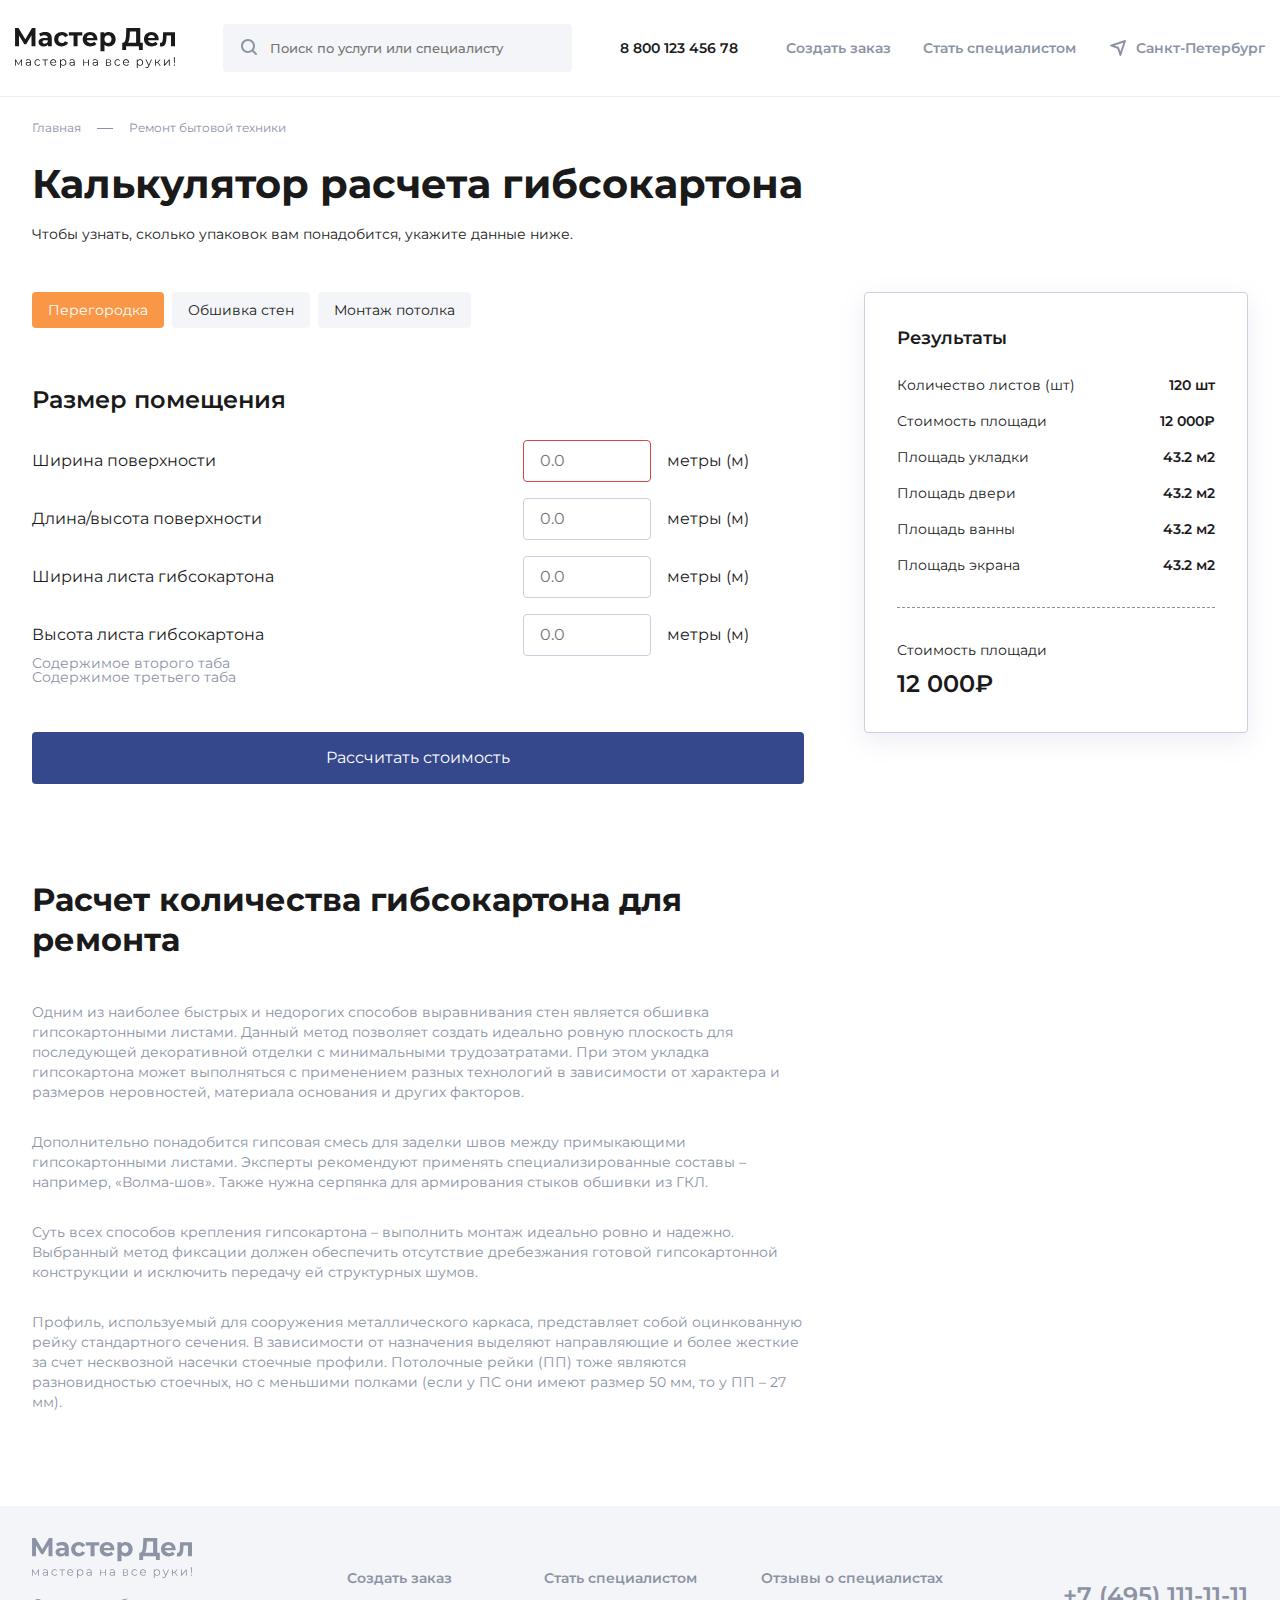
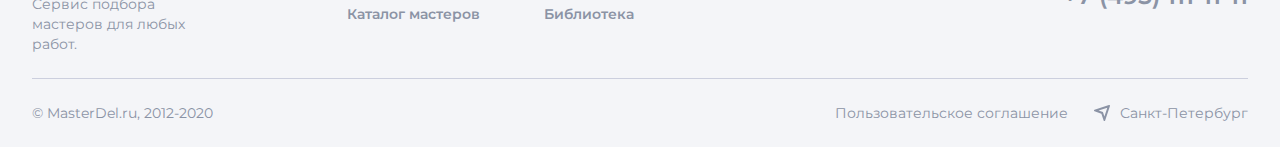
==== commit 3bfe6986: "Add files via upload" ====
--- a/calculator-gibs.html
+++ b/calculator-gibs.html
@@ -5,7 +5,7 @@
 	<title>Calculator-Gibs</title>
 	<meta charset="UTF-8">
 	<meta name="format-detection" content="telephone=no">
-	<link rel="stylesheet" href="css/style.min.css?_v=20240131022512">
+	<link rel="stylesheet" href="css/style.min.css?_v=20240131230709">
 	<meta name="viewport" content="width=device-width, initial-scale=1.0">
 </head>
 
@@ -261,7 +261,7 @@
 		</div>
 	</div>
 </div> -->
-	<script src="js/app.min.js?_v=20240131022512"></script>
+	<script src="js/app.min.js?_v=20240131230709"></script>
 </body>
 
 </html>--- a/css/style.min.css
+++ b/css/style.min.css
@@ -1 +1 @@
-@charset "UTF-8";@import url(https://fonts.googleapis.com/css?family=Montserrat:regular,500,600,700,900&display=swap);:root{--Neutral-grey-violet:#8b93a5;--Neutral-Violet:#cccfde;--Light-grey:#edf0f2;--Light:#fff;--Light-blue-grey:#f4f5f8;--Dark:#1a1a1a;--Orange:#f99746;--Dark-blue:#35488b;--Red:#d34747;--Neutral-Violet:#cccfde}*{padding:0;margin:0;border:0}*,:after,:before{-webkit-box-sizing:border-box;box-sizing:border-box}input::-webkit-inner-spin-button,input::-webkit-outer-spin-button{-webkit-appearance:none;margin:0}input[type=number]{-moz-appearance:textfield}body,html{height:100%;min-width:320px}body{color:var(--Neutral-grey-violet);line-height:1;font-family:Montserrat;font-size:.875rem;-ms-text-size-adjust:100%;-moz-text-size-adjust:100%;-webkit-text-size-adjust:100%;-webkit-font-smoothing:antialiased;-moz-osx-font-smoothing:grayscale}button,input,textarea{font-family:Montserrat;font-size:inherit}button{cursor:pointer;color:inherit;background-color:inherit}a{color:inherit;text-decoration:none}a:visited{text-decoration:none}a:hover{text-decoration:none}ul li{list-style:none}img{vertical-align:top}h1,h2,h3,h4,h5,h6{font-weight:inherit;font-size:inherit}.lock body{overflow:hidden;-ms-touch-action:none;touch-action:none;-ms-scroll-chaining:none;overscroll-behavior:none}.wrapper{min-height:100%;display:-webkit-box;display:-ms-flexbox;display:flex;-webkit-box-orient:vertical;-webkit-box-direction:normal;-ms-flex-direction:column;flex-direction:column;overflow:hidden}.wrapper>main{-webkit-box-flex:1;-ms-flex:1 1 auto;flex:1 1 auto}.wrapper>*{min-width:0}[class*=__container]{max-width:77.875rem;margin:0 auto;padding:0 .9375rem}[class*=__container_wide]{max-width:112.75rem}input[type=email],input[type=tel],input[type=text],textarea{-webkit-appearance:none;-moz-appearance:none;appearance:none}.input{display:block;width:100%;outline:0;font-size:1rem;line-height:1.25;border-radius:.25rem;border:.0625rem solid var(--Neutral-Violet);color:var(--Neutral-grey-violet);padding:1rem;font-family:inherit}.input_error{border:.0625rem solid var(--Red);color:var(--Red)}textarea.input{resize:none;padding:0 0}.checkbox{position:relative}.checkbox__input{position:absolute;width:0;height:0;opacity:0}.checkbox__input:checked+.checkbox__label:before{border:.0625rem solid var(--Orange)}.checkbox__input:checked+.checkbox__label:after{-webkit-transform:scale(1);-ms-transform:scale(1);transform:scale(1)}.checkbox__label{cursor:pointer;display:-webkit-inline-box;display:-ms-inline-flexbox;display:inline-flex;-webkit-box-align:center;-ms-flex-align:center;align-items:center;position:relative;gap:.625rem}.checkbox__label:before{content:"";-ms-flex-item-align:start;align-self:flex-start;-webkit-box-flex:0;-ms-flex:0 0 1.25rem;flex:0 0 1.25rem;width:1.25rem;border-radius:.25rem;height:1.25rem;-webkit-transition:border .5s ease 0s;transition:border .5s ease 0s;border:.0625rem solid var(--Neutral-Violet)}.checkbox__label::after{content:"";position:absolute;top:.3125rem;left:.25rem;width:.75rem;height:.625rem;background:url(../img/icons/check.svg) center center no-repeat;-webkit-transition:-webkit-transform .5s ease 0s;transition:-webkit-transform .5s ease 0s;transition:transform .5s ease 0s;transition:transform .5s ease 0s,-webkit-transform .5s ease 0s;-webkit-transform:scale(0);-ms-transform:scale(0);transform:scale(0)}.checkbox__text{color:var(--Dark);font-size:1rem;line-height:1.25}.options{display:-webkit-box;display:-ms-flexbox;display:flex;-webkit-box-orient:vertical;-webkit-box-direction:normal;-ms-flex-direction:column;flex-direction:column;-webkit-box-align:start;-ms-flex-align:start;align-items:flex-start;gap:1.5rem}.options__item{position:relative;cursor:pointer}.options__input{width:0;height:0;opacity:0;position:absolute}.options__input:focus+.options__label:before{-webkit-box-shadow:0 0 5px #000;box-shadow:0 0 5px #000}.options__input:checked+.options__label:before{border:.0625rem solid var(--Orange)}.options__input:checked+.options__label:after{-webkit-transform:scale(1);-ms-transform:scale(1);transform:scale(1)}.options__label{display:-webkit-inline-box;display:-ms-inline-flexbox;display:inline-flex;-webkit-box-align:center;-ms-flex-align:center;align-items:center;cursor:pointer;gap:.5rem}.options__label:before{-webkit-transition:border .5s ease 0s;transition:border .5s ease 0s;content:"";-ms-flex-item-align:start;align-self:flex-start;width:1.25rem;height:1.25rem;-webkit-box-flex:0;-ms-flex:0 0 1.25rem;flex:0 0 1.25rem;border-radius:50%;border:.0625rem solid var(--Neutral-Violet)}.options__label:after{content:"";-webkit-transition:all .3s ease 0s;transition:all .3s ease 0s;width:.5rem;height:.5rem;border-radius:50%;background-color:var(--Orange);position:absolute;left:.375rem;top:6px;-webkit-transform:scale(0);-ms-transform:scale(0);transform:scale(0)}.options__text{color:var(--Dark);font-size:1rem}.select{position:relative}.select__body{position:relative}.select__title{color:var(--Orange);font-size:1rem;line-height:1.25;border-radius:.25rem;border:.0625rem solid var(--Neutral-Violet);font-family:inherit;text-align:left;cursor:pointer;width:100%}.select__value{display:-webkit-box;display:-ms-flexbox;display:flex;-webkit-box-align:center;-ms-flex-align:center;align-items:center;height:2.5rem;padding:0 1rem;gap:.625rem}.select__value>*{-webkit-box-flex:1;-ms-flex:1 1 auto;flex:1 1 auto}.select__value:after{content:"";aspect-ratio:1/1;mask:url(../img/icons/arrow-down.svg) center center/contain no-repeat;-webkit-mask:url(../img/icons/arrow-down.svg) center center/contain no-repeat;background:var(--Dark);width:1rem;height:1rem;-webkit-transition:all .5s ease 0s;transition:all .5s ease 0s}._select-open .select__value:after{-webkit-transform:rotate(-180deg);-ms-transform:rotate(-180deg);transform:rotate(-180deg);background:var(--Orange)}.select__text{-webkit-box-flex:1;-ms-flex:1 1 auto;flex:1 1 auto}.select__input{width:100%;background-color:transparent;height:100%}.select__options{color:#000;position:absolute;top:42px;border-radius:.25rem;min-width:100%;left:0;border:.0625rem solid var(--Neutral-Violet);color:var(--Neutral-grey-violet);background-color:#fff;border:.0625rem solid #d9d9d9;padding:.625rem 0 .625rem 0}.select__scroll{overflow-y:auto;overflow-x:hidden;max-height:200px}.select__option{color:var(--Dark);-webkit-transition:color .5s ease 0s;transition:color .5s ease 0s;font-size:1rem;line-height:1.25;width:100%;text-align:left;cursor:pointer;padding:5px 15px;color:inherit}.select__option._select-selected{background-color:var(--Orange)}.select__option:not(:last-child){margin-bottom:5px}.select__row{display:-webkit-inline-box;display:-ms-inline-flexbox;display:inline-flex;-webkit-box-align:center;-ms-flex-align:center;align-items:center}.select._select-open{z-index:5}._select-tag{cursor:pointer}.tabs{display:-ms-grid;display:grid;gap:3rem}.tabs:not(:last-child){margin-bottom:3rem}.tabs__navigation{display:-webkit-box;display:-ms-flexbox;display:flex;gap:.5rem;-ms-flex-wrap:nowrap;flex-wrap:nowrap;overflow:auto;padding-bottom:.5rem}.tabs__title{-ms-flex-negative:0;flex-shrink:0;border-radius:.25rem;padding:.5rem 1rem;background:var(--Light-blue-grey);color:var(--Dark);line-height:1.4285714286;-webkit-transition:all .5s ease 0s;transition:all .5s ease 0s}.tabs__title._tab-active{background:var(--Orange);color:var(--Light)}.tabs__add{display:-webkit-box;display:-ms-flexbox;display:flex;gap:.5rem;-webkit-box-align:center;-ms-flex-align:center;align-items:center;border-radius:.25rem;padding:.5rem 1rem;background:var(--Light-blue-grey);color:var(--Dark);line-height:1.4285714286;-webkit-transition:all .5s ease 0s;transition:all .5s ease 0s}.tabs__subtitle:not(:last-child){margin-bottom:1.5rem}.form-tabs{display:-ms-grid;display:grid}.form-tabs_with-chk{padding:2.125rem 0}.form-tabs__line{display:-webkit-box;display:-ms-flexbox;display:flex;-webkit-box-pack:justify;-ms-flex-pack:justify;justify-content:space-between;-webkit-box-align:center;-ms-flex-align:center;align-items:center;gap:.9375rem}.form-tabs__line:not(:last-child){margin-bottom:1rem}.form-tabs__label{color:var(--Dark);font-size:1rem;line-height:1.25;cursor:pointer}.form-tabs__input{padding:.625rem 1rem}.form-tabs__line_error .form-tabs__input{color:var(--Red)}.form-tabs__wrapper{-webkit-box-align:center;-ms-flex-align:center;align-items:center}.form-tabs__measurement{color:var(--Dark);font-size:1rem;line-height:1.25}.form-tabs__button{width:100%;display:block;border-radius:.25rem;background:var(--Dark-blue);color:var(--Light);font-size:1rem;line-height:1.25;padding:1rem;-webkit-transition:background-color .5s ease 0s;transition:background-color .5s ease 0s}.form-tabs__button:not(:last-child){margin-bottom:6rem}.tabs__item:not(:last-child){margin-bottom:3rem}.tabs__options{display:-webkit-box;display:-ms-flexbox;display:flex;-webkit-box-pack:justify;-ms-flex-pack:justify;justify-content:space-between}.tabs__inner{padding:1.5rem 0;border-top:.0625rem solid var(--Neutral-Violet);border-bottom:.0625rem solid var(--Neutral-Violet)}.tabs__inner:not(:last-child){margin-bottom:1.5rem}.tabs__header{display:-webkit-box;display:-ms-flexbox;display:flex;-webkit-box-pack:justify;-ms-flex-pack:justify;justify-content:space-between;-webkit-box-align:center;-ms-flex-align:center;align-items:center}.tabs__header:not(:last-child){margin-bottom:1.5rem}.tabs__topic{color:var(--Dark,#1a1a1a);font-size:1rem;font-weight:600;line-height:1.5}.tabs__close svg path{-webkit-transition:all .5s ease 0s;transition:all .5s ease 0s}[class*=-ibg]{position:relative}[class*=-ibg] img{position:absolute;width:100%;height:100%;top:0;left:0;-o-object-fit:cover;object-fit:cover}[class*=-ibg_contain] img{-o-object-fit:contain;object-fit:contain}.title{color:var(--Dark);font-size:2.5rem;font-weight:700;line-height:1.2}.subtitle{color:var(--Dark);font-size:1.5rem;font-weight:600;line-height:1.3333333333}.callback{color:var(--Dark);font-weight:600;line-height:1.4285714286;-webkit-transition:color .5s ease 0s;transition:color .5s ease 0s}.search__input{border-radius:.25rem;background-color:inherit;outline:0;width:100%;font-family:Montserrat;font-weight:500;font-size:.8125rem;padding:1rem 0}.search__button{-webkit-transform:translateY(1px);-ms-transform:translateY(1px);transform:translateY(1px)}.search__button svg path{-webkit-transition:all .5s ease 0s;transition:all .5s ease 0s}.mobile-header{display:none}.mobile-header__link{color:var(--Neutral-grey-violet);font-size:.75rem;font-weight:600;line-height:1.3333333333;-webkit-transition:color .5s ease 0s;transition:color .5s ease 0s}.page{padding-top:7.5rem;padding-bottom:5.875rem}.breadcrumbs{overflow:auto}.breadcrumbs__list{display:-webkit-box;display:-ms-flexbox;display:flex;-webkit-box-align:center;-ms-flex-align:center;align-items:center;-ms-flex-wrap:nowrap;flex-wrap:nowrap;overflow:auto;gap:1rem}.breadcrumbs__list li{white-space:nowrap;font-size:.75rem;line-height:1.3333333333;display:-webkit-box;display:-ms-flexbox;display:flex;-ms-flex-wrap:nowrap;flex-wrap:nowrap;gap:1rem;-webkit-box-align:center;-ms-flex-align:center;align-items:center}.breadcrumbs__list li:not(:last-child)::after{content:"";width:1rem;height:.0625rem;background:var(--Neutral-grey-violet)}.breadcrumbs__link{font-size:.75rem;line-height:1.3333333333;-webkit-transition:color .5s ease 0s;transition:color .5s ease 0s}.header-block{display:-ms-grid;display:grid;gap:1rem}.header-block__descr{color:var(--Dark);line-height:1.4285714286}.top-block{padding-bottom:3rem}.top-block__container{display:-ms-grid;display:grid;gap:1.5rem}.navigation-block__items ul{-webkit-column-gap:2rem;-moz-column-gap:2rem;column-gap:2rem;display:-ms-grid;display:grid;grid-template-columns:repeat(auto-fit,minmax(144px,1fr))}.navigation-block__link{display:-ms-grid;display:grid;gap:1rem;color:var(--Dark);text-align:center;-webkit-box-pack:center;-ms-flex-pack:center;justify-content:center;font-weight:600;line-height:1.4285714286}.navigation-block__link span{-webkit-transition:color .5s ease 0s;transition:color .5s ease 0s}.navigation-block__image{overflow:hidden;border-radius:.25rem}.navigation-block__image img{-webkit-transition:-webkit-transform .5s ease 0s;transition:-webkit-transform .5s ease 0s;transition:transform .5s ease 0s;transition:transform .5s ease 0s,-webkit-transform .5s ease 0s;overflow:hidden;border-radius:.25rem;max-width:100%;-o-object-fit:cover;object-fit:cover;-o-object-position:center;object-position:center;height:11rem;width:11rem}.calculator__container{display:-ms-grid;display:grid;-webkit-box-align:start;-ms-flex-align:start;align-items:start;gap:3.75rem;-ms-grid-columns:1fr 24rem;grid-template-columns:1fr 24rem}.calculator__body{display:-ms-grid;display:grid}.calculator__subtitle{color:var(--Dark);font-size:2rem;font-weight:700;line-height:1.25}.calculator__subtitle:not(:last-child){margin-bottom:2.625rem}.calculator__info p{line-height:1.4285714286}.calculator__info p:not(:last-child){margin-bottom:1.875rem}.result{border-radius:.25rem;background:var(--Light);padding:2rem}.result__header{color:var(--Dark);font-size:1.125rem;font-weight:600;line-height:1.4444444444}.result__header:not(:last-child){margin-bottom:1.5rem}.result__items{display:-ms-grid;display:grid;gap:1rem;padding-bottom:2rem;border-bottom:1px dashed #8b93a5}.result__items:not(:last-child){margin-bottom:2rem}.result__bottom{display:-ms-grid;display:grid;gap:.5rem}.result__label{color:var(--Dark);line-height:1.4285714286}.result__total-price{color:var(--Dark);font-size:1.5rem;font-weight:600;line-height:1.3333333333}.result__item{display:-webkit-box;display:-ms-flexbox;display:flex;-webkit-box-pack:justify;-ms-flex-pack:justify;justify-content:space-between;gap:1.25rem}.result__value{color:var(--Dark);text-align:right;font-weight:600;line-height:1.4285714286}.header{position:fixed;top:0;left:0;width:100%;z-index:20;background-color:var(--Light)}.header__container{display:-webkit-box;display:-ms-flexbox;display:flex;gap:3rem;padding-top:1.5rem;padding-bottom:1.5rem;-webkit-box-align:center;-ms-flex-align:center;align-items:center;-webkit-box-pack:justify;-ms-flex-pack:justify;justify-content:space-between}.header__actions{position:relative;z-index:20;display:-webkit-box;display:-ms-flexbox;display:flex;-webkit-box-align:center;-ms-flex-align:center;align-items:center;gap:3rem}.header__logo{position:relative;z-index:20}.header__logo img{width:10rem;height:2.5rem;-o-object-fit:cover;object-fit:cover;-o-object-position:center;object-position:center;max-width:100%}.menu__link{font-weight:600;line-height:1.4285714286;-webkit-transition:color .5s ease 0s;transition:color .5s ease 0s}.menu__link_address{display:-webkit-box;display:-ms-flexbox;display:flex;-webkit-box-align:center;-ms-flex-align:center;align-items:center;gap:.5rem}.icon-menu{display:none}.footer{background:var(--Light-blue-grey);padding-top:2rem}.footer__top:not(:last-child){margin-bottom:1.5rem}.top-footer{display:-webkit-box;display:-ms-flexbox;display:flex;-webkit-box-pack:justify;-ms-flex-pack:justify;justify-content:space-between;-webkit-box-align:center;-ms-flex-align:center;align-items:center;gap:1.875rem}.top-footer__logo{display:inline-block}.top-footer__logo:not(:last-child){margin-bottom:1rem}.top-footer__logo img{width:10rem;height:2.5rem;-o-object-fit:cover;object-fit:cover;-o-object-position:center;object-position:center;max-width:100%}.top-footer__descr{color:var(--Neutral-grey-violet);line-height:1.4285714286}.top-footer__list{display:-ms-grid;display:grid;-ms-grid-columns:(auto)[3];grid-template-columns:repeat(3,auto);-webkit-column-gap:4rem;-moz-column-gap:4rem;column-gap:4rem;row-gap:1rem}.top-footer__link{line-height:1.4285714286;-webkit-transition:color .5s ease 0s;transition:color .5s ease 0s}.top-footer__callback{color:var(--Neutral-grey-violet);font-size:1.5rem;font-weight:600;line-height:1.3333333333;-webkit-transition:color .5s ease 0s;transition:color .5s ease 0s;-ms-flex-negative:0;flex-shrink:0}.bottom-footer{border-top:.0625rem solid var(--Neutral-Violet);padding:1.5rem 0;display:-webkit-box;display:-ms-flexbox;display:flex;-webkit-box-pack:justify;-ms-flex-pack:justify;justify-content:space-between;-webkit-box-align:center;-ms-flex-align:center;align-items:center;gap:1.25rem}.bottom-footer__copyright{color:var(--Neutral-grey-violet);line-height:1.4285714286}.bottom-footer__list{display:-webkit-box;display:-ms-flexbox;display:flex;gap:1.5rem}.bottom-footer__link{color:var(--Neutral-grey-violet);line-height:1.4285714286;-webkit-transition:color .5s ease 0s;transition:color .5s ease 0s}.bottom-footer__link_address{display:-webkit-box;display:-ms-flexbox;display:flex;gap:.5rem;-webkit-box-align:center;-ms-flex-align:center;align-items:center}@media (min-width:29.99875em){.result{-webkit-box-shadow:0 8px 24px 0 rgba(129,135,189,.15);box-shadow:0 8px 24px 0 rgba(129,135,189,.15);border:.0625rem solid var(--Neutral-Violet)}}@media (min-width:47.99875em){.search{gap:.5rem;display:-webkit-box;display:-ms-flexbox;display:flex;-webkit-box-align:center;-ms-flex-align:center;align-items:center;padding-right:1rem;padding-left:.8125rem;-webkit-box-flex:1;-ms-flex-positive:1;flex-grow:1;background-color:var(--Light-blue-grey);border-radius:.25rem}.search__button{padding:0 .1875rem}.header{border-bottom:.0625rem solid var(--Light-grey)}.menu__list{display:-webkit-box;display:-ms-flexbox;display:flex;gap:2rem}.top-footer__column{max-width:12.125rem}.top-footer__link{font-weight:600}}@media (min-width:61.99875em){.options{min-width:17.5625rem}.select{width:354px}.form-tabs__line_error .form-tabs__input{border:.0625rem solid var(--Red)}.form-tabs__input{max-width:8rem}.form-tabs_wide .form-tabs__wrapper{min-width:22.125rem}.form-tabs__wrapper{display:-ms-grid;display:grid;-ms-grid-columns:128px 1fr;grid-template-columns:128px 1fr;min-width:17.5625rem;gap:1rem}.tabs__options{gap:1.25rem}}@media (max-width:77.875em){.navigation-block__items ul{-webkit-column-gap:1rem;-moz-column-gap:1rem;column-gap:1rem;row-gap:2rem}.header__container{gap:1.25rem}.header__actions{gap:1.25rem}.menu__list{gap:1.25rem}}@media (max-width:70.625em){.page{padding-top:11rem}.header__container{-ms-flex-wrap:wrap;flex-wrap:wrap}.header__search{-webkit-box-flex:1;-ms-flex:1 1 100%;flex:1 1 100%;-webkit-box-ordinal-group:4;-ms-flex-order:3;order:3}}@media (max-width:69.4375em){.top-footer__list{display:-webkit-box;display:-ms-flexbox;display:flex;-ms-flex-wrap:wrap;flex-wrap:wrap;-webkit-column-gap:1.875rem;-moz-column-gap:1.875rem;column-gap:1.875rem}}@media (max-width:67.1875em){.calculator__container{-ms-grid-columns:1fr 20rem;grid-template-columns:1fr 20rem;gap:1.875rem}}@media (max-width:61.99875em){.options{gap:1rem}.select{width:100%}.tabs{gap:2rem}.form-tabs__line{-webkit-box-orient:vertical;-webkit-box-direction:normal;-ms-flex-direction:column;flex-direction:column;-webkit-box-align:start;-ms-flex-align:start;align-items:start;gap:.625rem}.form-tabs__label{font-size:.875rem}.form-tabs__input{border:none}.form-tabs__wrapper{display:-webkit-box;display:-ms-flexbox;display:flex;-webkit-box-pack:justify;-ms-flex-pack:justify;justify-content:space-between;-webkit-box-flex:1;-ms-flex:1 1 100%;flex:1 1 100%;width:100%;position:relative;border:.0625rem solid var(--Neutral-Violet);border-radius:.25rem}.form-tabs__line_error .form-tabs__wrapper{border:.0625rem solid var(--Red)}.form-tabs__measurement{-ms-flex-negative:0;flex-shrink:0;padding-right:1rem}.form-tabs__button:not(:last-child){margin-bottom:3rem}.tabs__options{-webkit-box-orient:vertical;-webkit-box-direction:normal;-ms-flex-direction:column;flex-direction:column}.title{font-size:2.1875rem;font-weight:600}.calculator__subtitle{font-size:1.5625rem}.result{padding:1.25rem}}@media (max-width:50.5em){.menu__link span{display:none}}@media (max-width:47.99875em){.input{font-size:.875rem}.select__title{font-size:.875rem}.select__option{font-size:.875rem}.tabs:not(:last-child){margin-bottom:2rem}.form-tabs__measurement{font-size:.875rem}.form-tabs__button{-webkit-box-ordinal-group:4;-ms-flex-order:3;order:3}.form-tabs__button:not(:last-child){margin-bottom:2rem}.form-tabs__button{font-size:.875rem;padding:.625rem 1rem}.tabs__item:not(:last-child){margin-bottom:2rem}.title{font-size:1.875rem}.subtitle{font-size:1.125rem}.search__input{display:none}.mobile-header{display:block;padding:1rem 0;border-bottom:.0625rem solid var(--Light-grey);border-top:.0625rem solid var(--Light-grey)}.mobile-header__list{display:-webkit-box;display:-ms-flexbox;display:flex;gap:1rem}.page{padding-top:10rem;padding-bottom:3rem}.breadcrumbs{display:none}.top-block{padding-bottom:2rem}.navigation-block__image img{max-height:9rem}.calculator__container{-ms-grid-columns:none;grid-template-columns:none}.calculator__result{-webkit-box-ordinal-group:3;-ms-flex-order:2;order:2}.calculator__result:not(:last-child){margin-bottom:2rem}.calculator__content{-webkit-box-ordinal-group:4;-ms-flex-order:3;order:3}.calculator__subtitle:not(:last-child){margin-bottom:1.5rem}.calculator__subtitle{font-size:1.125rem}.calculator__info p:not(:last-child){margin-bottom:1.25rem}.calculator__info p{font-size:.75rem}.header__container{-ms-flex-wrap:nowrap;flex-wrap:nowrap}.header__actions{-webkit-box-orient:horizontal;-webkit-box-direction:reverse;-ms-flex-direction:row-reverse;flex-direction:row-reverse;gap:1rem}.header__search{-webkit-box-flex:0;-ms-flex:0 1 auto;flex:0 1 auto}.header__callback{font-size:1.125rem}.menu__body{position:fixed;padding-top:7.5rem;padding-left:.9375rem;padding-right:.9375rem;top:0;left:-100%;width:100%;height:100%;overflow:auto;background-color:var(--Light);z-index:19;-webkit-transition:left .5s ease 0s;transition:left .5s ease 0s}.menu__body::before{content:"";position:fixed;top:0;left:0;width:100%;height:81px;background-color:var(--Light);z-index:21}.menu-open .menu__body{left:0}.menu__item:not(:last-child){margin-bottom:1rem}.icon-menu{-webkit-transition:background-color .5s ease 0s;transition:background-color .5s ease 0s;display:block;position:relative;width:1.25rem;height:.75rem;z-index:20}.icon-menu span,.icon-menu::after,.icon-menu::before{content:"";-webkit-transition:all .3s ease 0s;transition:all .3s ease 0s;right:0;position:absolute;width:100%;height:.125rem;background-color:#000;border-radius:.9375rem}.icon-menu::before{top:0}.icon-menu::after{bottom:0}.icon-menu span{top:calc(50% - .0625rem)}.menu-open .icon-menu span{width:0}.menu-open .icon-menu::before{top:calc(50% - .0625rem);-webkit-transform:rotate(-45deg);-ms-transform:rotate(-45deg);transform:rotate(-45deg)}.menu-open .icon-menu::after{bottom:calc(50% - .0625rem);-webkit-transform:rotate(45deg);-ms-transform:rotate(45deg);transform:rotate(45deg)}.footer__top:not(:last-child){margin-bottom:1.25rem}.top-footer{-webkit-box-orient:vertical;-webkit-box-direction:normal;-ms-flex-direction:column;flex-direction:column;-webkit-box-align:start;-ms-flex-align:start;align-items:flex-start;gap:1.25rem}.top-footer__menu{-webkit-box-ordinal-group:4;-ms-flex-order:3;order:3}.top-footer__list{-webkit-box-ordinal-group:4;-ms-flex-order:3;order:3}.top-footer__callback{-webkit-box-ordinal-group:3;-ms-flex-order:2;order:2}.bottom-footer__list{-webkit-box-ordinal-group:4;-ms-flex-order:3;order:3}}@media (max-width:47.99875em) and (any-hover:hover){.icon-menu:hover span,.icon-menu:hover::after,.icon-menu:hover::before{background-color:var(--Orange)}}@media (max-width:47.99875em) and (any-hover:none){.icon-menu{cursor:default}}@media (max-width:41.875em){.bottom-footer{-webkit-box-orient:vertical;-webkit-box-direction:reverse;-ms-flex-direction:column-reverse;flex-direction:column-reverse;-webkit-box-align:start;-ms-flex-align:start;align-items:flex-start}}@media (max-width:29.99875em){.tabs__add{width:100%;-webkit-box-pack:center;-ms-flex-pack:center;justify-content:center;padding:.625rem 1rem}.tabs__inner{padding:1rem 0}.tabs__inner:not(:last-child){margin-bottom:1rem}.title{font-size:1.5rem}.header-block__descr{font-size:.75rem}.navigation-block__link{text-align:left}.result{padding:0}.top-footer__list{-webkit-box-orient:vertical;-webkit-box-direction:normal;-ms-flex-direction:column;flex-direction:column}.bottom-footer__list{-webkit-box-orient:vertical;-webkit-box-direction:reverse;-ms-flex-direction:column-reverse;flex-direction:column-reverse}}@media (any-hover:hover){.select__option:hover{color:var(--Orange)}.tabs__title:hover{background:var(--Neutral-grey-violet);color:var(--Light)}.tabs__add:hover{color:var(--Light);background-color:var(--Orange)}.tabs__add:hover svg path{fill:currentColor}.form-tabs__button:hover{background-color:var(--Orange)}.tabs__close:hover svg path{fill:var(--Orange)}.callback:hover{color:var(--Orange)}.search__button:hover svg path{fill:var(--Orange)}.mobile-header__link:hover{color:var(--Orange)}.breadcrumbs__link:hover{color:var(--Orange)}.navigation-block__link:hover .navigation-block__image img{-webkit-transform:scale(1.1);-ms-transform:scale(1.1);transform:scale(1.1)}.navigation-block__link:hover span{color:var(--Orange)}.menu__link:hover{color:var(--Orange)}.menu__link:hover svg path{fill:currentColor}.top-footer__link:hover{color:var(--Orange)}.top-footer__callback:hover{color:var(--Orange)}.bottom-footer__link:hover{color:var(--Orange)}.bottom-footer__link:hover svg path{fill:currentColor}}+@charset "UTF-8";@import url(https://fonts.googleapis.com/css?family=Montserrat:regular,500,600,700,900&display=swap);:root{--Neutral-grey-violet:#8b93a5;--Neutral-Violet:#cccfde;--Light-grey:#edf0f2;--Light:#fff;--Light-blue-grey:#f4f5f8;--Dark:#1a1a1a;--Orange:#f99746;--Dark-blue:#35488b;--Red:#d34747;--Neutral-Violet:#cccfde}*{padding:0;margin:0;border:0}*,:after,:before{-webkit-box-sizing:border-box;box-sizing:border-box}input::-webkit-inner-spin-button,input::-webkit-outer-spin-button{-webkit-appearance:none;margin:0}input[type=number]{-moz-appearance:textfield}body,html{height:100%;min-width:320px}body{color:var(--Neutral-grey-violet);line-height:1;font-family:Montserrat;font-size:.875rem;-ms-text-size-adjust:100%;-moz-text-size-adjust:100%;-webkit-text-size-adjust:100%;-webkit-font-smoothing:antialiased;-moz-osx-font-smoothing:grayscale}button,input,textarea{font-family:Montserrat;font-size:inherit}button{cursor:pointer;color:inherit;background-color:inherit}a{color:inherit;text-decoration:none}a:visited{text-decoration:none}a:hover{text-decoration:none}ul li{list-style:none}img{vertical-align:top}h1,h2,h3,h4,h5,h6{font-weight:inherit;font-size:inherit}.lock body{overflow:hidden;-ms-touch-action:none;touch-action:none;-ms-scroll-chaining:none;overscroll-behavior:none}.wrapper{min-height:100%;display:-webkit-box;display:-ms-flexbox;display:flex;-webkit-box-orient:vertical;-webkit-box-direction:normal;-ms-flex-direction:column;flex-direction:column;overflow:hidden}.wrapper>main{-webkit-box-flex:1;-ms-flex:1 1 auto;flex:1 1 auto}.wrapper>*{min-width:0}[class*=__container]{max-width:77.875rem;margin:0 auto;padding:0 .9375rem}[class*=__container_wide]{max-width:112.75rem}input[type=email],input[type=tel],input[type=text],textarea{-webkit-appearance:none;-moz-appearance:none;appearance:none}.input{display:block;width:100%;outline:0;font-size:1rem;line-height:1.25;border-radius:.25rem;border:.0625rem solid var(--Neutral-Violet);color:var(--Neutral-grey-violet);padding:1rem;font-family:inherit}.input_error{border:.0625rem solid var(--Red);color:var(--Red)}textarea.input{resize:none;padding:0 0}.checkbox{position:relative}.checkbox__input{position:absolute;width:0;height:0;opacity:0}.checkbox__input:checked+.checkbox__label:before{border:.0625rem solid var(--Orange)}.checkbox__input:checked+.checkbox__label:after{-webkit-transform:scale(1);-ms-transform:scale(1);transform:scale(1)}.checkbox__label{cursor:pointer;display:-webkit-inline-box;display:-ms-inline-flexbox;display:inline-flex;-webkit-box-align:center;-ms-flex-align:center;align-items:center;position:relative;gap:.625rem}.checkbox__label:before{content:"";-ms-flex-item-align:start;align-self:flex-start;-webkit-box-flex:0;-ms-flex:0 0 1.25rem;flex:0 0 1.25rem;width:1.25rem;border-radius:.25rem;height:1.25rem;-webkit-transition:border .5s ease 0s;transition:border .5s ease 0s;border:.0625rem solid var(--Neutral-Violet)}.checkbox__label::after{content:"";position:absolute;top:.3125rem;left:.25rem;width:.75rem;height:.625rem;background:url(../img/icons/check.svg) center center no-repeat;-webkit-transition:-webkit-transform .5s ease 0s;transition:-webkit-transform .5s ease 0s;transition:transform .5s ease 0s;transition:transform .5s ease 0s,-webkit-transform .5s ease 0s;-webkit-transform:scale(0);-ms-transform:scale(0);transform:scale(0)}.checkbox__text{color:var(--Dark);font-size:1rem;line-height:1.25}.options{display:-webkit-box;display:-ms-flexbox;display:flex;-webkit-box-orient:vertical;-webkit-box-direction:normal;-ms-flex-direction:column;flex-direction:column;-webkit-box-align:start;-ms-flex-align:start;align-items:flex-start;gap:1.5rem}.options__item{position:relative;cursor:pointer}.options__input{width:0;height:0;opacity:0;position:absolute}.options__input:focus+.options__label:before{-webkit-box-shadow:0 0 5px #000;box-shadow:0 0 5px #000}.options__input:checked+.options__label:before{border:.0625rem solid var(--Orange)}.options__input:checked+.options__label:after{-webkit-transform:scale(1);-ms-transform:scale(1);transform:scale(1)}.options__label{display:-webkit-inline-box;display:-ms-inline-flexbox;display:inline-flex;-webkit-box-align:center;-ms-flex-align:center;align-items:center;cursor:pointer;gap:.5rem}.options__label:before{-webkit-transition:border .5s ease 0s;transition:border .5s ease 0s;content:"";-ms-flex-item-align:start;align-self:flex-start;width:1.25rem;height:1.25rem;-webkit-box-flex:0;-ms-flex:0 0 1.25rem;flex:0 0 1.25rem;border-radius:50%;border:.0625rem solid var(--Neutral-Violet)}.options__label:after{content:"";-webkit-transition:all .3s ease 0s;transition:all .3s ease 0s;width:.5rem;height:.5rem;border-radius:50%;background-color:var(--Orange);position:absolute;left:.375rem;top:6px;-webkit-transform:scale(0);-ms-transform:scale(0);transform:scale(0)}.options__text{color:var(--Dark);font-size:1rem}.select{position:relative}.select__body{position:relative}.select__title{color:var(--Orange);font-size:1rem;line-height:1.25;border-radius:.25rem;border:.0625rem solid var(--Neutral-Violet);font-family:inherit;text-align:left;cursor:pointer;width:100%}.select__value{display:-webkit-box;display:-ms-flexbox;display:flex;-webkit-box-align:center;-ms-flex-align:center;align-items:center;height:2.5rem;padding:0 1rem;gap:.625rem}.select__value>*{-webkit-box-flex:1;-ms-flex:1 1 auto;flex:1 1 auto}.select__value:after{content:"";aspect-ratio:1/1;mask:url(../img/icons/arrow-down.svg) center center/contain no-repeat;-webkit-mask:url(../img/icons/arrow-down.svg) center center/contain no-repeat;background:var(--Dark);width:1rem;height:1rem;-webkit-transition:all .5s ease 0s;transition:all .5s ease 0s}._select-open .select__value:after{-webkit-transform:rotate(-180deg);-ms-transform:rotate(-180deg);transform:rotate(-180deg);background:var(--Orange)}.select__text{-webkit-box-flex:1;-ms-flex:1 1 auto;flex:1 1 auto}.select__input{width:100%;background-color:transparent;height:100%}.select__options{color:#000;position:absolute;top:42px;border-radius:.25rem;min-width:100%;left:0;border:.0625rem solid var(--Neutral-Violet);color:var(--Neutral-grey-violet);background-color:#fff;border:.0625rem solid #d9d9d9;padding:.625rem 0 .625rem 0}.select__scroll{overflow-y:auto;overflow-x:hidden;max-height:200px}.select__option{color:var(--Dark);-webkit-transition:color .5s ease 0s;transition:color .5s ease 0s;font-size:1rem;line-height:1.25;width:100%;text-align:left;cursor:pointer;padding:5px 15px;color:inherit}.select__option._select-selected{background-color:var(--Orange)}.select__option:not(:last-child){margin-bottom:5px}.select__row{display:-webkit-inline-box;display:-ms-inline-flexbox;display:inline-flex;-webkit-box-align:center;-ms-flex-align:center;align-items:center}.select._select-open{z-index:5}._select-tag{cursor:pointer}.tabs{display:-ms-grid;display:grid;gap:3rem}.tabs:not(:last-child){margin-bottom:3rem}.tabs__navigation{display:-webkit-box;display:-ms-flexbox;display:flex;gap:.5rem;-ms-flex-wrap:nowrap;flex-wrap:nowrap;overflow:auto;padding-bottom:.5rem}.tabs__title{-ms-flex-negative:0;flex-shrink:0;border-radius:.25rem;padding:.5rem 1rem;background:var(--Light-blue-grey);color:var(--Dark);line-height:1.4285714286;-webkit-transition:all .5s ease 0s;transition:all .5s ease 0s}.tabs__title._tab-active{background:var(--Orange);color:var(--Light)}.tabs__add{display:-webkit-box;display:-ms-flexbox;display:flex;gap:.5rem;-webkit-box-align:center;-ms-flex-align:center;align-items:center;border-radius:.25rem;padding:.5rem 1rem;background:var(--Light-blue-grey);color:var(--Dark);line-height:1.4285714286;-webkit-transition:all .5s ease 0s;transition:all .5s ease 0s}.tabs__subtitle:not(:last-child){margin-bottom:1.5rem}.form-tabs{display:-ms-grid;display:grid}.form-tabs_with-chk{padding:2.125rem 0}.form-tabs__line{display:-webkit-box;display:-ms-flexbox;display:flex;-webkit-box-pack:justify;-ms-flex-pack:justify;justify-content:space-between;-webkit-box-align:center;-ms-flex-align:center;align-items:center;gap:.9375rem}.form-tabs__line:not(:last-child){margin-bottom:1rem}.form-tabs__label{color:var(--Dark);font-size:1rem;line-height:1.25;cursor:pointer}.form-tabs__input{padding:.625rem 1rem}.form-tabs__line_error .form-tabs__input{color:var(--Red)}.form-tabs__wrapper{-webkit-box-align:center;-ms-flex-align:center;align-items:center}.form-tabs__measurement{color:var(--Dark);font-size:1rem;line-height:1.25}.form-tabs__button{width:100%;display:block;border-radius:.25rem;background:var(--Dark-blue);color:var(--Light);font-size:1rem;line-height:1.25;padding:1rem;-webkit-transition:background-color .5s ease 0s;transition:background-color .5s ease 0s}.form-tabs__button:not(:last-child){margin-bottom:6rem}.tabs__item:not(:last-child){margin-bottom:3rem}.tabs__options{display:-webkit-box;display:-ms-flexbox;display:flex;-webkit-box-pack:justify;-ms-flex-pack:justify;justify-content:space-between}.tabs__inner{padding:1.5rem 0;border-top:.0625rem solid var(--Neutral-Violet);border-bottom:.0625rem solid var(--Neutral-Violet)}.tabs__inner:not(:last-child){margin-bottom:1.5rem}.tabs__header{display:-webkit-box;display:-ms-flexbox;display:flex;-webkit-box-pack:justify;-ms-flex-pack:justify;justify-content:space-between;-webkit-box-align:center;-ms-flex-align:center;align-items:center}.tabs__header:not(:last-child){margin-bottom:1.5rem}.tabs__topic{color:var(--Dark,#1a1a1a);font-size:1rem;font-weight:600;line-height:1.5}.tabs__close svg path{-webkit-transition:all .5s ease 0s;transition:all .5s ease 0s}[class*=-ibg]{position:relative}[class*=-ibg] img{position:absolute;width:100%;height:100%;top:0;left:0;-o-object-fit:cover;object-fit:cover}[class*=-ibg_contain] img{-o-object-fit:contain;object-fit:contain}.title{color:var(--Dark);font-size:2.5rem;font-weight:700;line-height:1.2}.subtitle{color:var(--Dark);font-size:1.5rem;font-weight:600;line-height:1.3333333333}.callback{color:var(--Dark);font-weight:600;line-height:1.4285714286;-webkit-transition:color .5s ease 0s;transition:color .5s ease 0s}.search__input{border-radius:.25rem;background-color:inherit;outline:0;width:100%;font-family:Montserrat;font-weight:500;font-size:.8125rem;padding:1rem 0}.search__button{-webkit-transform:translateY(1px);-ms-transform:translateY(1px);transform:translateY(1px)}.search__button svg path{-webkit-transition:all .5s ease 0s;transition:all .5s ease 0s}.mobile-header{display:none}.mobile-header__link{color:var(--Neutral-grey-violet);font-size:.75rem;font-weight:600;line-height:1.3333333333;-webkit-transition:color .5s ease 0s;transition:color .5s ease 0s}.page{padding-top:7.5rem;padding-bottom:5.875rem}.breadcrumbs{overflow:auto}.breadcrumbs__list{display:-webkit-box;display:-ms-flexbox;display:flex;-webkit-box-align:center;-ms-flex-align:center;align-items:center;-ms-flex-wrap:nowrap;flex-wrap:nowrap;overflow:auto;gap:1rem}.breadcrumbs__list li{white-space:nowrap;font-size:.75rem;line-height:1.3333333333;display:-webkit-box;display:-ms-flexbox;display:flex;-ms-flex-wrap:nowrap;flex-wrap:nowrap;gap:1rem;-webkit-box-align:center;-ms-flex-align:center;align-items:center}.breadcrumbs__list li:not(:last-child)::after{content:"";width:1rem;height:.0625rem;background:var(--Neutral-grey-violet)}.breadcrumbs__link{font-size:.75rem;line-height:1.3333333333;-webkit-transition:color .5s ease 0s;transition:color .5s ease 0s}.header-block{display:-ms-grid;display:grid;gap:1rem}.header-block__descr{color:var(--Dark);line-height:1.4285714286}.top-block{padding-bottom:3rem}.top-block__container{display:-ms-grid;display:grid;gap:1.5rem}.navigation-block__items ul{-webkit-column-gap:2rem;-moz-column-gap:2rem;column-gap:2rem;display:-ms-grid;display:grid;grid-template-columns:repeat(auto-fit,minmax(144px,1fr))}.navigation-block__link{display:-ms-grid;display:grid;gap:1rem;color:var(--Dark);text-align:center;-webkit-box-pack:center;-ms-flex-pack:center;justify-content:center;font-weight:600;line-height:1.4285714286}.navigation-block__link span{-webkit-transition:color .5s ease 0s;transition:color .5s ease 0s}.navigation-block__image{overflow:hidden;border-radius:.25rem}.navigation-block__image img{-webkit-transition:-webkit-transform .5s ease 0s;transition:-webkit-transform .5s ease 0s;transition:transform .5s ease 0s;transition:transform .5s ease 0s,-webkit-transform .5s ease 0s;overflow:hidden;border-radius:.25rem;max-width:100%;-o-object-fit:cover;object-fit:cover;-o-object-position:center;object-position:center;height:11rem;width:11rem}.calculator__container{display:-ms-grid;display:grid;-webkit-box-align:start;-ms-flex-align:start;align-items:start;gap:3.75rem;-ms-grid-columns:1fr 24rem;grid-template-columns:1fr 24rem}.calculator__body{display:-ms-grid;display:grid}.calculator__subtitle{color:var(--Dark);font-size:2rem;font-weight:700;line-height:1.25}.calculator__subtitle:not(:last-child){margin-bottom:2.625rem}.calculator__info p{line-height:1.4285714286}.calculator__info p:not(:last-child){margin-bottom:1.875rem}.result{border-radius:.25rem;background:var(--Light);padding:2rem}.result__header{color:var(--Dark);font-size:1.125rem;font-weight:600;line-height:1.4444444444}.result__header:not(:last-child){margin-bottom:1.5rem}.result__items{display:-ms-grid;display:grid;gap:1rem;padding-bottom:2rem;border-bottom:1px dashed #8b93a5}.result__items:not(:last-child){margin-bottom:2rem}.result__bottom{display:-ms-grid;display:grid;gap:.5rem}.result__label{color:var(--Dark);line-height:1.4285714286}.result__total-price{color:var(--Dark);font-size:1.5rem;font-weight:600;line-height:1.3333333333}.result__item{display:-webkit-box;display:-ms-flexbox;display:flex;-webkit-box-pack:justify;-ms-flex-pack:justify;justify-content:space-between;gap:1.25rem}.result__value{color:var(--Dark);text-align:right;font-weight:600;line-height:1.4285714286}.tabs__add{margin-top:2rem}.header{position:fixed;top:0;left:0;width:100%;z-index:20;background-color:var(--Light)}.header__container{display:-webkit-box;display:-ms-flexbox;display:flex;gap:3rem;padding-top:1.5rem;padding-bottom:1.5rem;-webkit-box-align:center;-ms-flex-align:center;align-items:center;-webkit-box-pack:justify;-ms-flex-pack:justify;justify-content:space-between}.header__actions{position:relative;z-index:20;display:-webkit-box;display:-ms-flexbox;display:flex;-webkit-box-align:center;-ms-flex-align:center;align-items:center;gap:3rem}.header__logo{position:relative;z-index:20}.header__logo img{width:10rem;height:2.5rem;-o-object-fit:cover;object-fit:cover;-o-object-position:center;object-position:center;max-width:100%}.menu__link{font-weight:600;line-height:1.4285714286;-webkit-transition:color .5s ease 0s;transition:color .5s ease 0s}.menu__link_address{display:-webkit-box;display:-ms-flexbox;display:flex;-webkit-box-align:center;-ms-flex-align:center;align-items:center;gap:.5rem}.icon-menu{display:none}.footer{background:var(--Light-blue-grey);padding-top:2rem}.footer__top:not(:last-child){margin-bottom:1.5rem}.top-footer{display:-webkit-box;display:-ms-flexbox;display:flex;-webkit-box-pack:justify;-ms-flex-pack:justify;justify-content:space-between;-webkit-box-align:center;-ms-flex-align:center;align-items:center;gap:1.875rem}.top-footer__logo{display:inline-block}.top-footer__logo:not(:last-child){margin-bottom:1rem}.top-footer__logo img{width:10rem;height:2.5rem;-o-object-fit:cover;object-fit:cover;-o-object-position:center;object-position:center;max-width:100%}.top-footer__descr{color:var(--Neutral-grey-violet);line-height:1.4285714286}.top-footer__list{display:-ms-grid;display:grid;-ms-grid-columns:(auto)[3];grid-template-columns:repeat(3,auto);-webkit-column-gap:4rem;-moz-column-gap:4rem;column-gap:4rem;row-gap:1rem}.top-footer__link{line-height:1.4285714286;-webkit-transition:color .5s ease 0s;transition:color .5s ease 0s}.top-footer__callback{color:var(--Neutral-grey-violet);font-size:1.5rem;font-weight:600;line-height:1.3333333333;-webkit-transition:color .5s ease 0s;transition:color .5s ease 0s;-ms-flex-negative:0;flex-shrink:0}.bottom-footer{border-top:.0625rem solid var(--Neutral-Violet);padding:1.5rem 0;display:-webkit-box;display:-ms-flexbox;display:flex;-webkit-box-pack:justify;-ms-flex-pack:justify;justify-content:space-between;-webkit-box-align:center;-ms-flex-align:center;align-items:center;gap:1.25rem}.bottom-footer__copyright{color:var(--Neutral-grey-violet);line-height:1.4285714286}.bottom-footer__list{display:-webkit-box;display:-ms-flexbox;display:flex;gap:1.5rem}.bottom-footer__link{color:var(--Neutral-grey-violet);line-height:1.4285714286;-webkit-transition:color .5s ease 0s;transition:color .5s ease 0s}.bottom-footer__link_address{display:-webkit-box;display:-ms-flexbox;display:flex;gap:.5rem;-webkit-box-align:center;-ms-flex-align:center;align-items:center}@media (min-width:29.99875em){.result{-webkit-box-shadow:0 8px 24px 0 rgba(129,135,189,.15);box-shadow:0 8px 24px 0 rgba(129,135,189,.15);border:.0625rem solid var(--Neutral-Violet)}}@media (min-width:47.99875em){.search{gap:.5rem;display:-webkit-box;display:-ms-flexbox;display:flex;-webkit-box-align:center;-ms-flex-align:center;align-items:center;padding-right:1rem;padding-left:.8125rem;-webkit-box-flex:1;-ms-flex-positive:1;flex-grow:1;background-color:var(--Light-blue-grey);border-radius:.25rem}.search__button{padding:0 .1875rem}.header{border-bottom:.0625rem solid var(--Light-grey)}.menu__list{display:-webkit-box;display:-ms-flexbox;display:flex;gap:2rem}.top-footer__column{max-width:12.125rem}.top-footer__link{font-weight:600}}@media (min-width:61.99875em){.options{min-width:17.5625rem}.select{width:354px}.form-tabs__line_error .form-tabs__input{border:.0625rem solid var(--Red)}.form-tabs__input{max-width:8rem}.form-tabs_wide .form-tabs__wrapper{min-width:22.125rem}.form-tabs__wrapper{display:-ms-grid;display:grid;-ms-grid-columns:128px 1fr;grid-template-columns:128px 1fr;min-width:17.5625rem;gap:1rem}.tabs__options{gap:1.25rem}}@media (max-width:77.875em){.navigation-block__items ul{-webkit-column-gap:1rem;-moz-column-gap:1rem;column-gap:1rem;row-gap:2rem}.header__container{gap:1.25rem}.header__actions{gap:1.25rem}.menu__list{gap:1.25rem}}@media (max-width:70.625em){.page{padding-top:11rem}.header__container{-ms-flex-wrap:wrap;flex-wrap:wrap}.header__search{-webkit-box-flex:1;-ms-flex:1 1 100%;flex:1 1 100%;-webkit-box-ordinal-group:4;-ms-flex-order:3;order:3}}@media (max-width:69.4375em){.top-footer__list{display:-webkit-box;display:-ms-flexbox;display:flex;-ms-flex-wrap:wrap;flex-wrap:wrap;-webkit-column-gap:1.875rem;-moz-column-gap:1.875rem;column-gap:1.875rem}}@media (max-width:67.1875em){.calculator__container{-ms-grid-columns:1fr 20rem;grid-template-columns:1fr 20rem;gap:1.875rem}}@media (max-width:61.99875em){.options{gap:1rem}.select{width:100%}.tabs{gap:2rem}.form-tabs__line{-webkit-box-orient:vertical;-webkit-box-direction:normal;-ms-flex-direction:column;flex-direction:column;-webkit-box-align:start;-ms-flex-align:start;align-items:start;gap:.625rem}.form-tabs__label{font-size:.875rem}.form-tabs__input{border:none}.form-tabs__wrapper{display:-webkit-box;display:-ms-flexbox;display:flex;-webkit-box-pack:justify;-ms-flex-pack:justify;justify-content:space-between;-webkit-box-flex:1;-ms-flex:1 1 100%;flex:1 1 100%;width:100%;position:relative;border:.0625rem solid var(--Neutral-Violet);border-radius:.25rem}.form-tabs__line_error .form-tabs__wrapper{border:.0625rem solid var(--Red)}.form-tabs__measurement{-ms-flex-negative:0;flex-shrink:0;padding-right:1rem}.form-tabs__button:not(:last-child){margin-bottom:3rem}.tabs__options{-webkit-box-orient:vertical;-webkit-box-direction:normal;-ms-flex-direction:column;flex-direction:column}.title{font-size:2.1875rem;font-weight:600}.calculator__subtitle{font-size:1.5625rem}.result{padding:1.25rem}}@media (max-width:50.5em){.menu__link span{display:none}}@media (max-width:47.99875em){.input{font-size:.875rem}.select__title{font-size:.875rem}.select__option{font-size:.875rem}.tabs:not(:last-child){margin-bottom:2rem}.form-tabs__measurement{font-size:.875rem}.form-tabs__button{-webkit-box-ordinal-group:4;-ms-flex-order:3;order:3}.form-tabs__button:not(:last-child){margin-bottom:2rem}.form-tabs__button{font-size:.875rem;padding:.625rem 1rem}.tabs__item:not(:last-child){margin-bottom:2rem}.title{font-size:1.875rem}.subtitle{font-size:1.125rem}.search__input{display:none}.mobile-header{display:block;padding:1rem 0;border-bottom:.0625rem solid var(--Light-grey);border-top:.0625rem solid var(--Light-grey)}.mobile-header__list{display:-webkit-box;display:-ms-flexbox;display:flex;gap:1rem}.page{padding-top:10rem;padding-bottom:3rem}.breadcrumbs{display:none}.top-block{padding-bottom:2rem}.navigation-block__image img{max-height:9rem}.calculator__container{-ms-grid-columns:none;grid-template-columns:none}.calculator__result{-webkit-box-ordinal-group:3;-ms-flex-order:2;order:2}.calculator__result:not(:last-child){margin-bottom:2rem}.calculator__content{-webkit-box-ordinal-group:4;-ms-flex-order:3;order:3}.calculator__subtitle:not(:last-child){margin-bottom:1.5rem}.calculator__subtitle{font-size:1.125rem}.calculator__info p:not(:last-child){margin-bottom:1.25rem}.calculator__info p{font-size:.75rem}.tabs__add{margin-top:1.5rem}.header__container{-ms-flex-wrap:nowrap;flex-wrap:nowrap}.header__actions{-webkit-box-orient:horizontal;-webkit-box-direction:reverse;-ms-flex-direction:row-reverse;flex-direction:row-reverse;gap:1rem}.header__search{-webkit-box-flex:0;-ms-flex:0 1 auto;flex:0 1 auto}.header__callback{font-size:1.125rem}.menu__body{position:fixed;padding-top:7.5rem;padding-left:.9375rem;padding-right:.9375rem;top:0;left:-100%;width:100%;height:100%;overflow:auto;background-color:var(--Light);z-index:19;-webkit-transition:left .5s ease 0s;transition:left .5s ease 0s}.menu__body::before{content:"";position:fixed;top:0;left:0;width:100%;height:81px;background-color:var(--Light);z-index:21}.menu-open .menu__body{left:0}.menu__item:not(:last-child){margin-bottom:1rem}.icon-menu{-webkit-transition:background-color .5s ease 0s;transition:background-color .5s ease 0s;display:block;position:relative;width:1.25rem;height:.75rem;z-index:20}.icon-menu span,.icon-menu::after,.icon-menu::before{content:"";-webkit-transition:all .3s ease 0s;transition:all .3s ease 0s;right:0;position:absolute;width:100%;height:.125rem;background-color:#000;border-radius:.9375rem}.icon-menu::before{top:0}.icon-menu::after{bottom:0}.icon-menu span{top:calc(50% - .0625rem)}.menu-open .icon-menu span{width:0}.menu-open .icon-menu::before{top:calc(50% - .0625rem);-webkit-transform:rotate(-45deg);-ms-transform:rotate(-45deg);transform:rotate(-45deg)}.menu-open .icon-menu::after{bottom:calc(50% - .0625rem);-webkit-transform:rotate(45deg);-ms-transform:rotate(45deg);transform:rotate(45deg)}.footer__top:not(:last-child){margin-bottom:1.25rem}.top-footer{-webkit-box-orient:vertical;-webkit-box-direction:normal;-ms-flex-direction:column;flex-direction:column;-webkit-box-align:start;-ms-flex-align:start;align-items:flex-start;gap:1.25rem}.top-footer__menu{-webkit-box-ordinal-group:4;-ms-flex-order:3;order:3}.top-footer__list{-webkit-box-ordinal-group:4;-ms-flex-order:3;order:3}.top-footer__callback{-webkit-box-ordinal-group:3;-ms-flex-order:2;order:2}.bottom-footer__list{-webkit-box-ordinal-group:4;-ms-flex-order:3;order:3}}@media (max-width:47.99875em) and (any-hover:hover){.icon-menu:hover span,.icon-menu:hover::after,.icon-menu:hover::before{background-color:var(--Orange)}}@media (max-width:47.99875em) and (any-hover:none){.icon-menu{cursor:default}}@media (max-width:41.875em){.bottom-footer{-webkit-box-orient:vertical;-webkit-box-direction:reverse;-ms-flex-direction:column-reverse;flex-direction:column-reverse;-webkit-box-align:start;-ms-flex-align:start;align-items:flex-start}}@media (max-width:29.99875em){.tabs__add{width:100%;-webkit-box-pack:center;-ms-flex-pack:center;justify-content:center;padding:.625rem 1rem}.tabs__inner{padding:1rem 0}.tabs__inner:not(:last-child){margin-bottom:1rem}.title{font-size:1.5rem}.header-block__descr{font-size:.75rem}.navigation-block__link{text-align:left}.result{padding:0}.top-footer__list{-webkit-box-orient:vertical;-webkit-box-direction:normal;-ms-flex-direction:column;flex-direction:column}.bottom-footer__list{-webkit-box-orient:vertical;-webkit-box-direction:reverse;-ms-flex-direction:column-reverse;flex-direction:column-reverse}}@media (any-hover:hover){.select__option:hover{color:var(--Orange)}.tabs__title:hover{background:var(--Neutral-grey-violet);color:var(--Light)}.tabs__add:hover{color:var(--Light);background-color:var(--Orange)}.tabs__add:hover svg path{fill:currentColor}.form-tabs__button:hover{background-color:var(--Orange)}.tabs__close:hover svg path{fill:var(--Orange)}.callback:hover{color:var(--Orange)}.search__button:hover svg path{fill:var(--Orange)}.mobile-header__link:hover{color:var(--Orange)}.breadcrumbs__link:hover{color:var(--Orange)}.navigation-block__link:hover .navigation-block__image img{-webkit-transform:scale(1.1);-ms-transform:scale(1.1);transform:scale(1.1)}.navigation-block__link:hover span{color:var(--Orange)}.menu__link:hover{color:var(--Orange)}.menu__link:hover svg path{fill:currentColor}.top-footer__link:hover{color:var(--Orange)}.top-footer__callback:hover{color:var(--Orange)}.bottom-footer__link:hover{color:var(--Orange)}.bottom-footer__link:hover svg path{fill:currentColor}}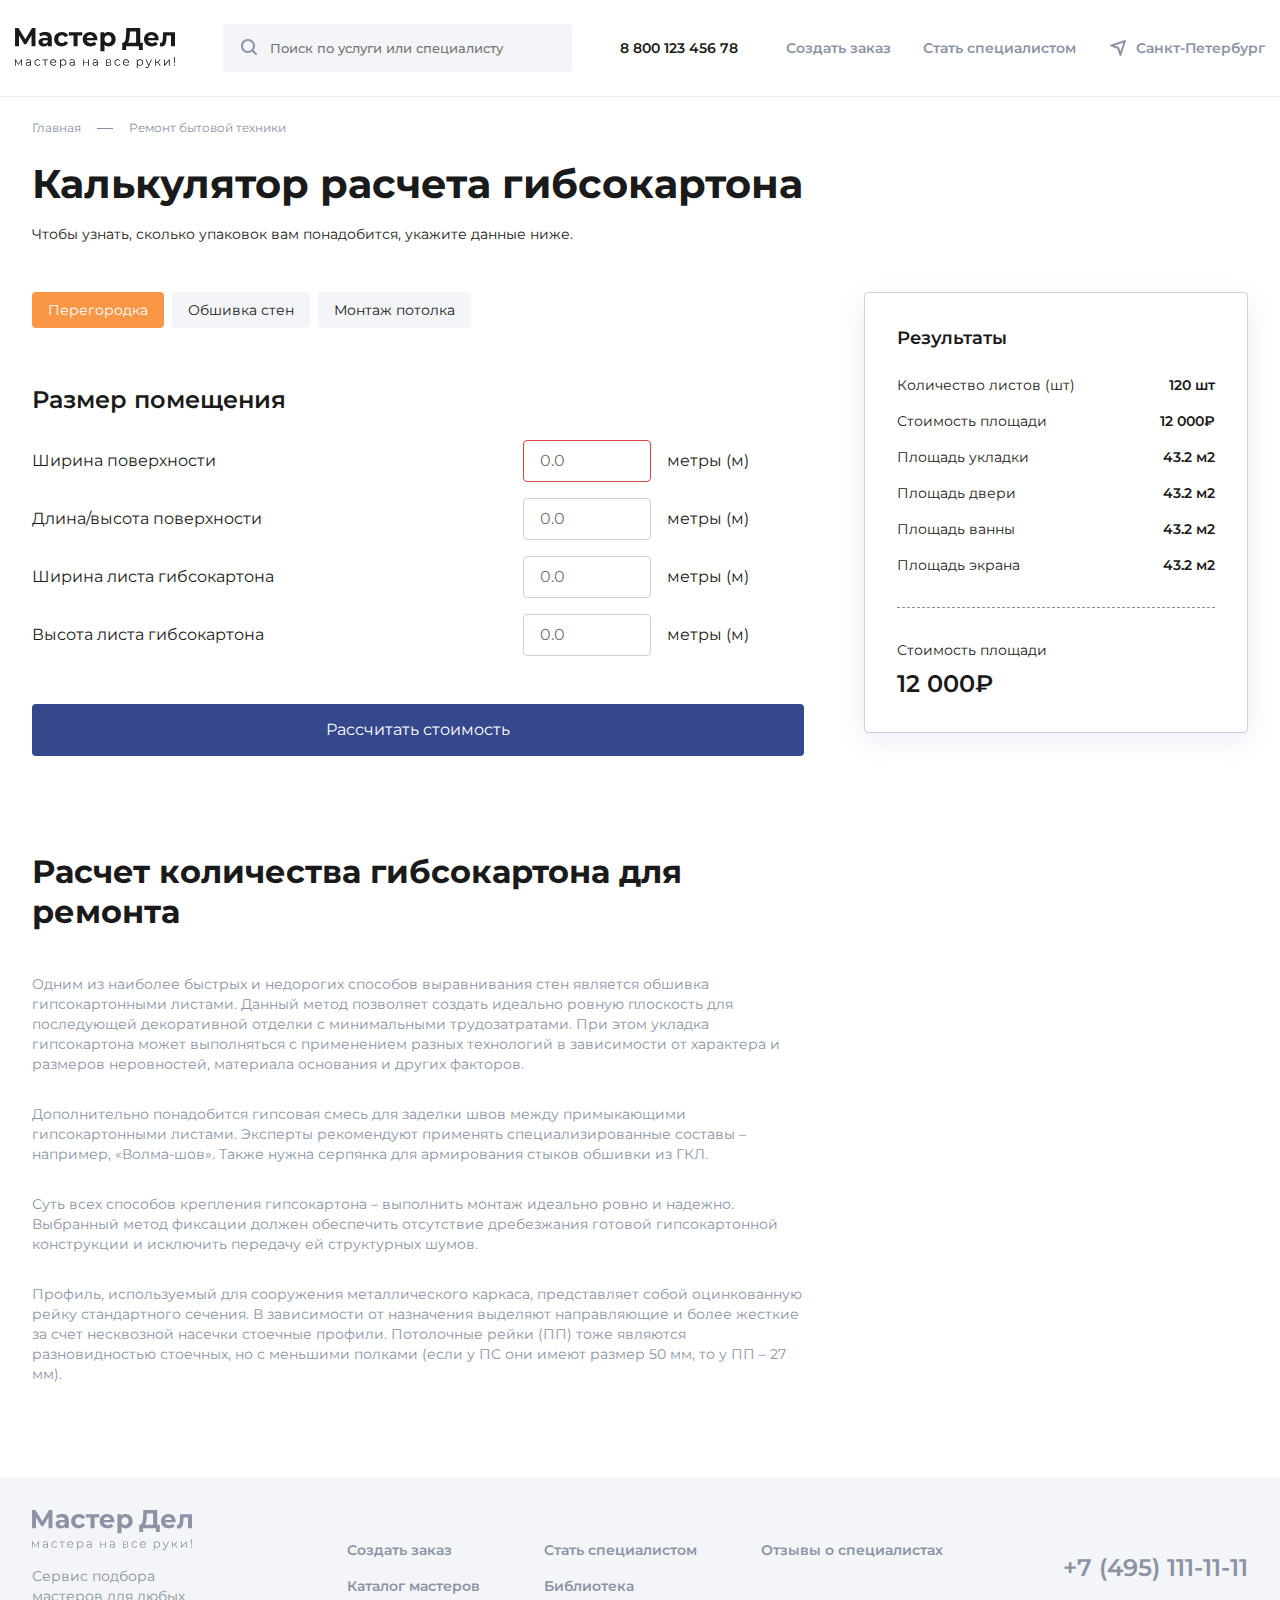
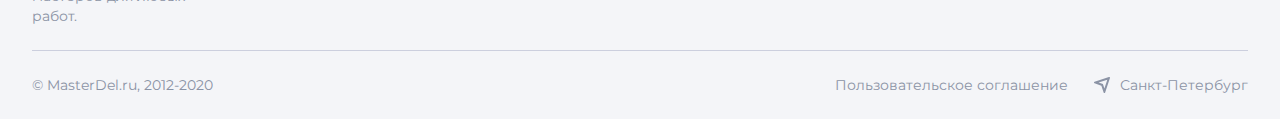
==== commit 9eca42e1: "Add files via upload" ====
--- a/calculator-gibs.html
+++ b/calculator-gibs.html
@@ -5,7 +5,7 @@
 	<title>Calculator-Gibs</title>
 	<meta charset="UTF-8">
 	<meta name="format-detection" content="telephone=no">
-	<link rel="stylesheet" href="css/style.min.css?_v=20240131230709">
+	<link rel="stylesheet" href="css/style.min.css?_v=20240131231752">
 	<meta name="viewport" content="width=device-width, initial-scale=1.0">
 </head>
 
@@ -261,7 +261,7 @@
 		</div>
 	</div>
 </div> -->
-	<script src="js/app.min.js?_v=20240131230709"></script>
+	<script src="js/app.min.js?_v=20240131231752"></script>
 </body>
 
 </html>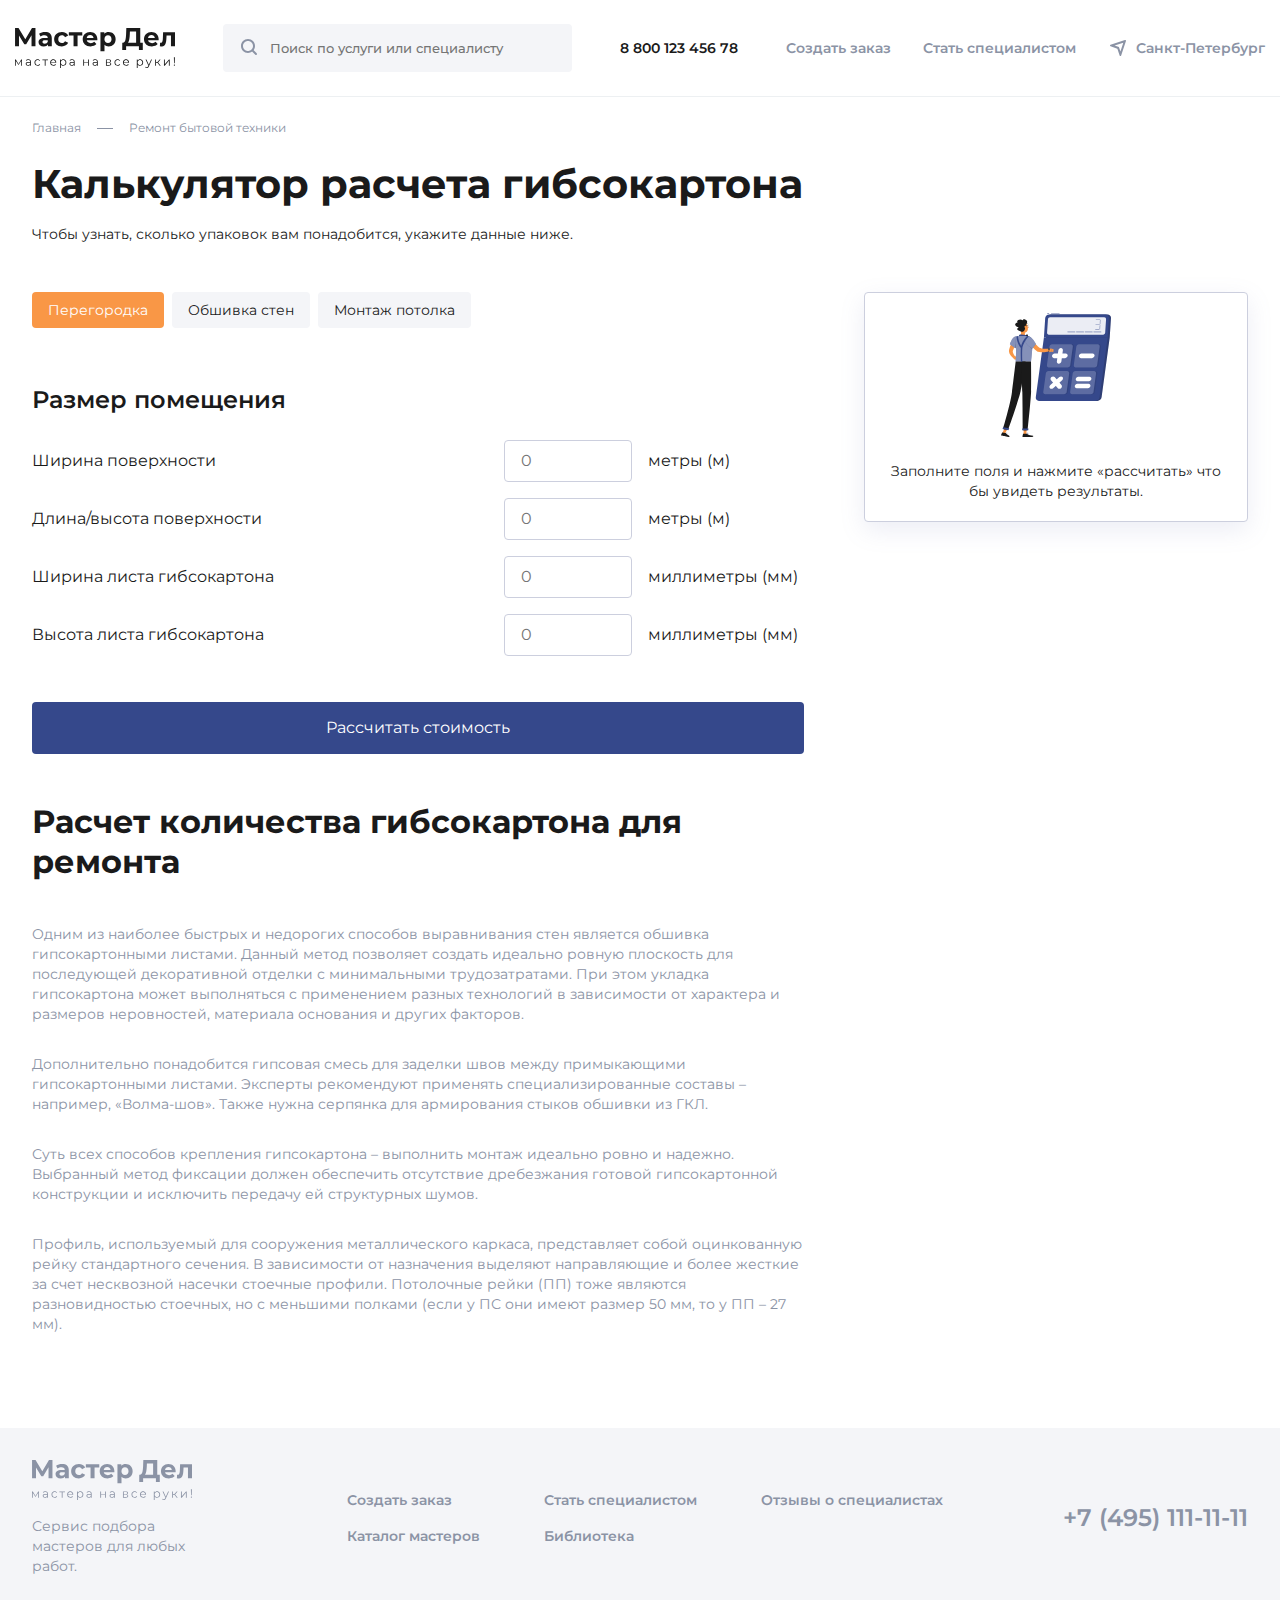
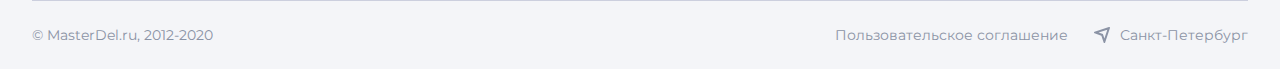
==== commit 11c3c11f: "Add files via upload" ====
--- a/calculator-gibs.html
+++ b/calculator-gibs.html
@@ -5,7 +5,7 @@
 	<title>Calculator-Gibs</title>
 	<meta charset="UTF-8">
 	<meta name="format-detection" content="telephone=no">
-	<link rel="stylesheet" href="css/style.min.css?_v=20240131231752">
+	<link rel="stylesheet" href="css/style.min.css?_v=20240218164927">
 	<meta name="viewport" content="width=device-width, initial-scale=1.0">
 </head>
 
@@ -86,46 +86,115 @@
 									<h2 class="tabs__subtitle subtitle">
 										Размер помещения
 									</h2>
-									<form action="#" class="tabs__form form-tabs">
-										<div class="form-tabs__line form-tabs__line_error">
+									<form action="#" class="tabs__form form-tabs form-tabs_1">
+										<div class="form-tabs__line">
 											<label for="input1" class="form-tabs__label">Ширина поверхности</label>
 											<div class="form-tabs__wrapper">
-												<input id="input1" type="number" class="form-tabs__input input" placeholder="0.0">
+												<input data-required id="input1" type="text" class="form-tabs__input input input_number input_width-surface" placeholder="0">
 												<span class="form-tabs__measurement">метры (м)</span>
 											</div>
 										</div>
 										<div class="form-tabs__line">
 											<label for="input2" class="form-tabs__label">Длина/высота поверхности</label>
 											<div class="form-tabs__wrapper">
-												<input id="input2" type="number" class="form-tabs__input input" placeholder="0.0">
+												<input data-required id="input2" type="text" class="form-tabs__input input input_number input_surface-length" placeholder="0">
 												<span class="form-tabs__measurement">метры (м)</span>
 											</div>
 										</div>
 										<div class="form-tabs__line">
 											<label for="input3" class="form-tabs__label">Ширина листа гибсокартона</label>
 											<div class="form-tabs__wrapper">
-												<input id="input3" type="number" class="form-tabs__input input" placeholder="0.0">
-												<span class="form-tabs__measurement">метры (м)</span>
+												<input data-required id="input3" type="text" class="form-tabs__input input input_number input_plasterboard-width" placeholder="0">
+												<span class="form-tabs__measurement">миллиметры (мм)</span>
 											</div>
 										</div>
 										<div class="form-tabs__line">
 											<label for="input4" class="form-tabs__label">Высота листа гибсокартона</label>
 											<div class="form-tabs__wrapper">
-												<input id="input4" type="number" class="form-tabs__input input" placeholder="0.0">
-												<span class="form-tabs__measurement">метры (м)</span>
-											</div>
-										</div>
+												<input data-required id="input4" type="text" class="form-tabs__input input input_number input_plasterboard-height" placeholder="0">
+												<span class="form-tabs__measurement">миллиметры (мм)</span>
+											</div>
+										</div>
+										<button type="button" class="form-tabs__button calculate-septum">Рассчитать
+											стоимость</button>
 									</form>
 								</div>
 								<div class="tabs__body">
-									Содержимое второго таба
+									<h2 class="tabs__subtitle subtitle">
+										Размер помещения
+									</h2>
+									<form action="#" class="tabs__form form-tabs form-tabs_2">
+										<div class="form-tabs__line">
+											<label for="input1" class="form-tabs__label">Ширина поверхности</label>
+											<div class="form-tabs__wrapper">
+												<input data-required id="input1" type="text" class="form-tabs__input input input_number input_width-surface-2" placeholder="0">
+												<span class="form-tabs__measurement">метры (м)</span>
+											</div>
+										</div>
+										<div class="form-tabs__line">
+											<label for="input2" class="form-tabs__label">Длина/высота поверхности</label>
+											<div class="form-tabs__wrapper">
+												<input data-required id="input2" type="text" class="form-tabs__input input input_number input_surface-length-2" placeholder="0">
+												<span class="form-tabs__measurement">метры (м)</span>
+											</div>
+										</div>
+										<div class="form-tabs__line">
+											<label for="input3" class="form-tabs__label">Ширина листа гибсокартона</label>
+											<div class="form-tabs__wrapper">
+												<input data-required id="input3" type="text" class="form-tabs__input input input_number input_plasterboard-width-2" placeholder="0">
+												<span class="form-tabs__measurement">миллиметры (мм)</span>
+											</div>
+										</div>
+										<div class="form-tabs__line">
+											<label for="input4" class="form-tabs__label">Высота листа гибсокартона</label>
+											<div class="form-tabs__wrapper">
+												<input data-required id="input4" type="text" class="form-tabs__input input input_number input_plasterboard-height-2" placeholder="0">
+												<span class="form-tabs__measurement">миллиметры (мм)</span>
+											</div>
+										</div>
+										<button type="button" class="form-tabs__button calculate-wall-paneling">Рассчитать
+											стоимость</button>
+									</form>
 								</div>
 								<div class="tabs__body">
-									Содержимое третьего таба
+									<h2 class="tabs__subtitle subtitle">
+										Размер помещения
+									</h2>
+									<form action="#" class="tabs__form form-tabs form-tabs_3">
+										<div class="form-tabs__line">
+											<label for="input1" class="form-tabs__label">Ширина поверхности</label>
+											<div class="form-tabs__wrapper">
+												<input data-required id="input1" type="text" class="form-tabs__input input input_number input_width-surface-3" placeholder="0">
+												<span class="form-tabs__measurement">метры (м)</span>
+											</div>
+										</div>
+										<div class="form-tabs__line">
+											<label for="input2" class="form-tabs__label">Длина/высота поверхности</label>
+											<div class="form-tabs__wrapper">
+												<input data-required id="input2" type="text" class="form-tabs__input input input_number input_surface-length-3" placeholder="0">
+												<span class="form-tabs__measurement">метры (м)</span>
+											</div>
+										</div>
+										<div class="form-tabs__line">
+											<label for="input3" class="form-tabs__label">Ширина листа гибсокартона</label>
+											<div class="form-tabs__wrapper">
+												<input data-required id="input3" type="text" class="form-tabs__input input input_number input_plasterboard-width-3" placeholder="0">
+												<span class="form-tabs__measurement">миллиметры (мм)</span>
+											</div>
+										</div>
+										<div class="form-tabs__line">
+											<label for="input4" class="form-tabs__label">Высота листа гибсокартона</label>
+											<div class="form-tabs__wrapper">
+												<input data-required id="input4" type="text" class="form-tabs__input input input_number input_plasterboard-height-3" placeholder="0">
+												<span class="form-tabs__measurement">миллиметры (мм)</span>
+											</div>
+										</div>
+										<button type="button" class="form-tabs__button calculate-ceiling-installation">Рассчитать
+											стоимость</button>
+									</form>
 								</div>
 							</div>
 						</div>
-						<button class="form-tabs__button">Рассчитать стоимость</button>
 						<div class="calculator__content">
 							<h2 class="calculator__subtitle subtitle">
 								Расчет количества гибсокартона для
@@ -166,39 +235,23 @@
 							</div>
 						</div>
 					</div>
-					<aside data-da=".calculator__body, 767.98, 2" class="calculator__result result">
-						<h4 class="result__header">Результаты</h4>
-						<div class="result__items">
-							<div class="result__item">
-								<div class="result__label">Количество листов (шт)</div>
-								<div class="result__value">120 шт</div>
+					<div class="pin-wrapper">
+						<aside id="pinBlock" data-da=".calculator__body, 767.98, 2" class="calculator__result result pin-block">
+							<div class="result__body">
+								<h4 class="result__header">Результаты</h4>
+								<div class="result__items">
+
+								</div>
 							</div>
-							<div class="result__item">
-								<div class="result__label">Стоимость площади</div>
-								<div class="result__value">12 000₽</div>
+							<div class="result__default">
+								<div class="result__image">
+									<img src="img/default-result/icon.svg" alt="icon">
+								</div>
+								<div class="result__topic">Заполните поля и нажмите «рассчитать»
+									что бы увидеть результаты.</div>
 							</div>
-							<div class="result__item">
-								<div class="result__label">Площадь укладки</div>
-								<div class="result__value">43.2 м2</div>
-							</div>
-							<div class="result__item">
-								<div class="result__label">Площадь двери</div>
-								<div class="result__value">43.2 м2</div>
-							</div>
-							<div class="result__item">
-								<div class="result__label">Площадь ванны</div>
-								<div class="result__value">43.2 м2</div>
-							</div>
-							<div class="result__item">
-								<div class="result__label">Площадь экрана</div>
-								<div class="result__value">43.2 м2</div>
-							</div>
-						</div>
-						<div class="result__bottom">
-							<div class="result__label">Стоимость площади</div>
-							<div class="result__total-price">12 000₽</div>
-						</div>
-					</aside>
+						</aside>
+					</div>
 				</div>
 			</section>
 		</main>
@@ -261,7 +314,7 @@
 		</div>
 	</div>
 </div> -->
-	<script src="js/app.min.js?_v=20240131231752"></script>
+	<script src="js/app.min.js?_v=20240218164927"></script>
 </body>
 
 </html>--- a/css/style.min.css
+++ b/css/style.min.css
@@ -1 +1 @@
-@charset "UTF-8";@import url(https://fonts.googleapis.com/css?family=Montserrat:regular,500,600,700,900&display=swap);:root{--Neutral-grey-violet:#8b93a5;--Neutral-Violet:#cccfde;--Light-grey:#edf0f2;--Light:#fff;--Light-blue-grey:#f4f5f8;--Dark:#1a1a1a;--Orange:#f99746;--Dark-blue:#35488b;--Red:#d34747;--Neutral-Violet:#cccfde}*{padding:0;margin:0;border:0}*,:after,:before{-webkit-box-sizing:border-box;box-sizing:border-box}input::-webkit-inner-spin-button,input::-webkit-outer-spin-button{-webkit-appearance:none;margin:0}input[type=number]{-moz-appearance:textfield}body,html{height:100%;min-width:320px}body{color:var(--Neutral-grey-violet);line-height:1;font-family:Montserrat;font-size:.875rem;-ms-text-size-adjust:100%;-moz-text-size-adjust:100%;-webkit-text-size-adjust:100%;-webkit-font-smoothing:antialiased;-moz-osx-font-smoothing:grayscale}button,input,textarea{font-family:Montserrat;font-size:inherit}button{cursor:pointer;color:inherit;background-color:inherit}a{color:inherit;text-decoration:none}a:visited{text-decoration:none}a:hover{text-decoration:none}ul li{list-style:none}img{vertical-align:top}h1,h2,h3,h4,h5,h6{font-weight:inherit;font-size:inherit}.lock body{overflow:hidden;-ms-touch-action:none;touch-action:none;-ms-scroll-chaining:none;overscroll-behavior:none}.wrapper{min-height:100%;display:-webkit-box;display:-ms-flexbox;display:flex;-webkit-box-orient:vertical;-webkit-box-direction:normal;-ms-flex-direction:column;flex-direction:column;overflow:hidden}.wrapper>main{-webkit-box-flex:1;-ms-flex:1 1 auto;flex:1 1 auto}.wrapper>*{min-width:0}[class*=__container]{max-width:77.875rem;margin:0 auto;padding:0 .9375rem}[class*=__container_wide]{max-width:112.75rem}input[type=email],input[type=tel],input[type=text],textarea{-webkit-appearance:none;-moz-appearance:none;appearance:none}.input{display:block;width:100%;outline:0;font-size:1rem;line-height:1.25;border-radius:.25rem;border:.0625rem solid var(--Neutral-Violet);color:var(--Neutral-grey-violet);padding:1rem;font-family:inherit}.input_error{border:.0625rem solid var(--Red);color:var(--Red)}textarea.input{resize:none;padding:0 0}.checkbox{position:relative}.checkbox__input{position:absolute;width:0;height:0;opacity:0}.checkbox__input:checked+.checkbox__label:before{border:.0625rem solid var(--Orange)}.checkbox__input:checked+.checkbox__label:after{-webkit-transform:scale(1);-ms-transform:scale(1);transform:scale(1)}.checkbox__label{cursor:pointer;display:-webkit-inline-box;display:-ms-inline-flexbox;display:inline-flex;-webkit-box-align:center;-ms-flex-align:center;align-items:center;position:relative;gap:.625rem}.checkbox__label:before{content:"";-ms-flex-item-align:start;align-self:flex-start;-webkit-box-flex:0;-ms-flex:0 0 1.25rem;flex:0 0 1.25rem;width:1.25rem;border-radius:.25rem;height:1.25rem;-webkit-transition:border .5s ease 0s;transition:border .5s ease 0s;border:.0625rem solid var(--Neutral-Violet)}.checkbox__label::after{content:"";position:absolute;top:.3125rem;left:.25rem;width:.75rem;height:.625rem;background:url(../img/icons/check.svg) center center no-repeat;-webkit-transition:-webkit-transform .5s ease 0s;transition:-webkit-transform .5s ease 0s;transition:transform .5s ease 0s;transition:transform .5s ease 0s,-webkit-transform .5s ease 0s;-webkit-transform:scale(0);-ms-transform:scale(0);transform:scale(0)}.checkbox__text{color:var(--Dark);font-size:1rem;line-height:1.25}.options{display:-webkit-box;display:-ms-flexbox;display:flex;-webkit-box-orient:vertical;-webkit-box-direction:normal;-ms-flex-direction:column;flex-direction:column;-webkit-box-align:start;-ms-flex-align:start;align-items:flex-start;gap:1.5rem}.options__item{position:relative;cursor:pointer}.options__input{width:0;height:0;opacity:0;position:absolute}.options__input:focus+.options__label:before{-webkit-box-shadow:0 0 5px #000;box-shadow:0 0 5px #000}.options__input:checked+.options__label:before{border:.0625rem solid var(--Orange)}.options__input:checked+.options__label:after{-webkit-transform:scale(1);-ms-transform:scale(1);transform:scale(1)}.options__label{display:-webkit-inline-box;display:-ms-inline-flexbox;display:inline-flex;-webkit-box-align:center;-ms-flex-align:center;align-items:center;cursor:pointer;gap:.5rem}.options__label:before{-webkit-transition:border .5s ease 0s;transition:border .5s ease 0s;content:"";-ms-flex-item-align:start;align-self:flex-start;width:1.25rem;height:1.25rem;-webkit-box-flex:0;-ms-flex:0 0 1.25rem;flex:0 0 1.25rem;border-radius:50%;border:.0625rem solid var(--Neutral-Violet)}.options__label:after{content:"";-webkit-transition:all .3s ease 0s;transition:all .3s ease 0s;width:.5rem;height:.5rem;border-radius:50%;background-color:var(--Orange);position:absolute;left:.375rem;top:6px;-webkit-transform:scale(0);-ms-transform:scale(0);transform:scale(0)}.options__text{color:var(--Dark);font-size:1rem}.select{position:relative}.select__body{position:relative}.select__title{color:var(--Orange);font-size:1rem;line-height:1.25;border-radius:.25rem;border:.0625rem solid var(--Neutral-Violet);font-family:inherit;text-align:left;cursor:pointer;width:100%}.select__value{display:-webkit-box;display:-ms-flexbox;display:flex;-webkit-box-align:center;-ms-flex-align:center;align-items:center;height:2.5rem;padding:0 1rem;gap:.625rem}.select__value>*{-webkit-box-flex:1;-ms-flex:1 1 auto;flex:1 1 auto}.select__value:after{content:"";aspect-ratio:1/1;mask:url(../img/icons/arrow-down.svg) center center/contain no-repeat;-webkit-mask:url(../img/icons/arrow-down.svg) center center/contain no-repeat;background:var(--Dark);width:1rem;height:1rem;-webkit-transition:all .5s ease 0s;transition:all .5s ease 0s}._select-open .select__value:after{-webkit-transform:rotate(-180deg);-ms-transform:rotate(-180deg);transform:rotate(-180deg);background:var(--Orange)}.select__text{-webkit-box-flex:1;-ms-flex:1 1 auto;flex:1 1 auto}.select__input{width:100%;background-color:transparent;height:100%}.select__options{color:#000;position:absolute;top:42px;border-radius:.25rem;min-width:100%;left:0;border:.0625rem solid var(--Neutral-Violet);color:var(--Neutral-grey-violet);background-color:#fff;border:.0625rem solid #d9d9d9;padding:.625rem 0 .625rem 0}.select__scroll{overflow-y:auto;overflow-x:hidden;max-height:200px}.select__option{color:var(--Dark);-webkit-transition:color .5s ease 0s;transition:color .5s ease 0s;font-size:1rem;line-height:1.25;width:100%;text-align:left;cursor:pointer;padding:5px 15px;color:inherit}.select__option._select-selected{background-color:var(--Orange)}.select__option:not(:last-child){margin-bottom:5px}.select__row{display:-webkit-inline-box;display:-ms-inline-flexbox;display:inline-flex;-webkit-box-align:center;-ms-flex-align:center;align-items:center}.select._select-open{z-index:5}._select-tag{cursor:pointer}.tabs{display:-ms-grid;display:grid;gap:3rem}.tabs:not(:last-child){margin-bottom:3rem}.tabs__navigation{display:-webkit-box;display:-ms-flexbox;display:flex;gap:.5rem;-ms-flex-wrap:nowrap;flex-wrap:nowrap;overflow:auto;padding-bottom:.5rem}.tabs__title{-ms-flex-negative:0;flex-shrink:0;border-radius:.25rem;padding:.5rem 1rem;background:var(--Light-blue-grey);color:var(--Dark);line-height:1.4285714286;-webkit-transition:all .5s ease 0s;transition:all .5s ease 0s}.tabs__title._tab-active{background:var(--Orange);color:var(--Light)}.tabs__add{display:-webkit-box;display:-ms-flexbox;display:flex;gap:.5rem;-webkit-box-align:center;-ms-flex-align:center;align-items:center;border-radius:.25rem;padding:.5rem 1rem;background:var(--Light-blue-grey);color:var(--Dark);line-height:1.4285714286;-webkit-transition:all .5s ease 0s;transition:all .5s ease 0s}.tabs__subtitle:not(:last-child){margin-bottom:1.5rem}.form-tabs{display:-ms-grid;display:grid}.form-tabs_with-chk{padding:2.125rem 0}.form-tabs__line{display:-webkit-box;display:-ms-flexbox;display:flex;-webkit-box-pack:justify;-ms-flex-pack:justify;justify-content:space-between;-webkit-box-align:center;-ms-flex-align:center;align-items:center;gap:.9375rem}.form-tabs__line:not(:last-child){margin-bottom:1rem}.form-tabs__label{color:var(--Dark);font-size:1rem;line-height:1.25;cursor:pointer}.form-tabs__input{padding:.625rem 1rem}.form-tabs__line_error .form-tabs__input{color:var(--Red)}.form-tabs__wrapper{-webkit-box-align:center;-ms-flex-align:center;align-items:center}.form-tabs__measurement{color:var(--Dark);font-size:1rem;line-height:1.25}.form-tabs__button{width:100%;display:block;border-radius:.25rem;background:var(--Dark-blue);color:var(--Light);font-size:1rem;line-height:1.25;padding:1rem;-webkit-transition:background-color .5s ease 0s;transition:background-color .5s ease 0s}.form-tabs__button:not(:last-child){margin-bottom:6rem}.tabs__item:not(:last-child){margin-bottom:3rem}.tabs__options{display:-webkit-box;display:-ms-flexbox;display:flex;-webkit-box-pack:justify;-ms-flex-pack:justify;justify-content:space-between}.tabs__inner{padding:1.5rem 0;border-top:.0625rem solid var(--Neutral-Violet);border-bottom:.0625rem solid var(--Neutral-Violet)}.tabs__inner:not(:last-child){margin-bottom:1.5rem}.tabs__header{display:-webkit-box;display:-ms-flexbox;display:flex;-webkit-box-pack:justify;-ms-flex-pack:justify;justify-content:space-between;-webkit-box-align:center;-ms-flex-align:center;align-items:center}.tabs__header:not(:last-child){margin-bottom:1.5rem}.tabs__topic{color:var(--Dark,#1a1a1a);font-size:1rem;font-weight:600;line-height:1.5}.tabs__close svg path{-webkit-transition:all .5s ease 0s;transition:all .5s ease 0s}[class*=-ibg]{position:relative}[class*=-ibg] img{position:absolute;width:100%;height:100%;top:0;left:0;-o-object-fit:cover;object-fit:cover}[class*=-ibg_contain] img{-o-object-fit:contain;object-fit:contain}.title{color:var(--Dark);font-size:2.5rem;font-weight:700;line-height:1.2}.subtitle{color:var(--Dark);font-size:1.5rem;font-weight:600;line-height:1.3333333333}.callback{color:var(--Dark);font-weight:600;line-height:1.4285714286;-webkit-transition:color .5s ease 0s;transition:color .5s ease 0s}.search__input{border-radius:.25rem;background-color:inherit;outline:0;width:100%;font-family:Montserrat;font-weight:500;font-size:.8125rem;padding:1rem 0}.search__button{-webkit-transform:translateY(1px);-ms-transform:translateY(1px);transform:translateY(1px)}.search__button svg path{-webkit-transition:all .5s ease 0s;transition:all .5s ease 0s}.mobile-header{display:none}.mobile-header__link{color:var(--Neutral-grey-violet);font-size:.75rem;font-weight:600;line-height:1.3333333333;-webkit-transition:color .5s ease 0s;transition:color .5s ease 0s}.page{padding-top:7.5rem;padding-bottom:5.875rem}.breadcrumbs{overflow:auto}.breadcrumbs__list{display:-webkit-box;display:-ms-flexbox;display:flex;-webkit-box-align:center;-ms-flex-align:center;align-items:center;-ms-flex-wrap:nowrap;flex-wrap:nowrap;overflow:auto;gap:1rem}.breadcrumbs__list li{white-space:nowrap;font-size:.75rem;line-height:1.3333333333;display:-webkit-box;display:-ms-flexbox;display:flex;-ms-flex-wrap:nowrap;flex-wrap:nowrap;gap:1rem;-webkit-box-align:center;-ms-flex-align:center;align-items:center}.breadcrumbs__list li:not(:last-child)::after{content:"";width:1rem;height:.0625rem;background:var(--Neutral-grey-violet)}.breadcrumbs__link{font-size:.75rem;line-height:1.3333333333;-webkit-transition:color .5s ease 0s;transition:color .5s ease 0s}.header-block{display:-ms-grid;display:grid;gap:1rem}.header-block__descr{color:var(--Dark);line-height:1.4285714286}.top-block{padding-bottom:3rem}.top-block__container{display:-ms-grid;display:grid;gap:1.5rem}.navigation-block__items ul{-webkit-column-gap:2rem;-moz-column-gap:2rem;column-gap:2rem;display:-ms-grid;display:grid;grid-template-columns:repeat(auto-fit,minmax(144px,1fr))}.navigation-block__link{display:-ms-grid;display:grid;gap:1rem;color:var(--Dark);text-align:center;-webkit-box-pack:center;-ms-flex-pack:center;justify-content:center;font-weight:600;line-height:1.4285714286}.navigation-block__link span{-webkit-transition:color .5s ease 0s;transition:color .5s ease 0s}.navigation-block__image{overflow:hidden;border-radius:.25rem}.navigation-block__image img{-webkit-transition:-webkit-transform .5s ease 0s;transition:-webkit-transform .5s ease 0s;transition:transform .5s ease 0s;transition:transform .5s ease 0s,-webkit-transform .5s ease 0s;overflow:hidden;border-radius:.25rem;max-width:100%;-o-object-fit:cover;object-fit:cover;-o-object-position:center;object-position:center;height:11rem;width:11rem}.calculator__container{display:-ms-grid;display:grid;-webkit-box-align:start;-ms-flex-align:start;align-items:start;gap:3.75rem;-ms-grid-columns:1fr 24rem;grid-template-columns:1fr 24rem}.calculator__body{display:-ms-grid;display:grid}.calculator__subtitle{color:var(--Dark);font-size:2rem;font-weight:700;line-height:1.25}.calculator__subtitle:not(:last-child){margin-bottom:2.625rem}.calculator__info p{line-height:1.4285714286}.calculator__info p:not(:last-child){margin-bottom:1.875rem}.result{border-radius:.25rem;background:var(--Light);padding:2rem}.result__header{color:var(--Dark);font-size:1.125rem;font-weight:600;line-height:1.4444444444}.result__header:not(:last-child){margin-bottom:1.5rem}.result__items{display:-ms-grid;display:grid;gap:1rem;padding-bottom:2rem;border-bottom:1px dashed #8b93a5}.result__items:not(:last-child){margin-bottom:2rem}.result__bottom{display:-ms-grid;display:grid;gap:.5rem}.result__label{color:var(--Dark);line-height:1.4285714286}.result__total-price{color:var(--Dark);font-size:1.5rem;font-weight:600;line-height:1.3333333333}.result__item{display:-webkit-box;display:-ms-flexbox;display:flex;-webkit-box-pack:justify;-ms-flex-pack:justify;justify-content:space-between;gap:1.25rem}.result__value{color:var(--Dark);text-align:right;font-weight:600;line-height:1.4285714286}.tabs__add{margin-top:2rem}.header{position:fixed;top:0;left:0;width:100%;z-index:20;background-color:var(--Light)}.header__container{display:-webkit-box;display:-ms-flexbox;display:flex;gap:3rem;padding-top:1.5rem;padding-bottom:1.5rem;-webkit-box-align:center;-ms-flex-align:center;align-items:center;-webkit-box-pack:justify;-ms-flex-pack:justify;justify-content:space-between}.header__actions{position:relative;z-index:20;display:-webkit-box;display:-ms-flexbox;display:flex;-webkit-box-align:center;-ms-flex-align:center;align-items:center;gap:3rem}.header__logo{position:relative;z-index:20}.header__logo img{width:10rem;height:2.5rem;-o-object-fit:cover;object-fit:cover;-o-object-position:center;object-position:center;max-width:100%}.menu__link{font-weight:600;line-height:1.4285714286;-webkit-transition:color .5s ease 0s;transition:color .5s ease 0s}.menu__link_address{display:-webkit-box;display:-ms-flexbox;display:flex;-webkit-box-align:center;-ms-flex-align:center;align-items:center;gap:.5rem}.icon-menu{display:none}.footer{background:var(--Light-blue-grey);padding-top:2rem}.footer__top:not(:last-child){margin-bottom:1.5rem}.top-footer{display:-webkit-box;display:-ms-flexbox;display:flex;-webkit-box-pack:justify;-ms-flex-pack:justify;justify-content:space-between;-webkit-box-align:center;-ms-flex-align:center;align-items:center;gap:1.875rem}.top-footer__logo{display:inline-block}.top-footer__logo:not(:last-child){margin-bottom:1rem}.top-footer__logo img{width:10rem;height:2.5rem;-o-object-fit:cover;object-fit:cover;-o-object-position:center;object-position:center;max-width:100%}.top-footer__descr{color:var(--Neutral-grey-violet);line-height:1.4285714286}.top-footer__list{display:-ms-grid;display:grid;-ms-grid-columns:(auto)[3];grid-template-columns:repeat(3,auto);-webkit-column-gap:4rem;-moz-column-gap:4rem;column-gap:4rem;row-gap:1rem}.top-footer__link{line-height:1.4285714286;-webkit-transition:color .5s ease 0s;transition:color .5s ease 0s}.top-footer__callback{color:var(--Neutral-grey-violet);font-size:1.5rem;font-weight:600;line-height:1.3333333333;-webkit-transition:color .5s ease 0s;transition:color .5s ease 0s;-ms-flex-negative:0;flex-shrink:0}.bottom-footer{border-top:.0625rem solid var(--Neutral-Violet);padding:1.5rem 0;display:-webkit-box;display:-ms-flexbox;display:flex;-webkit-box-pack:justify;-ms-flex-pack:justify;justify-content:space-between;-webkit-box-align:center;-ms-flex-align:center;align-items:center;gap:1.25rem}.bottom-footer__copyright{color:var(--Neutral-grey-violet);line-height:1.4285714286}.bottom-footer__list{display:-webkit-box;display:-ms-flexbox;display:flex;gap:1.5rem}.bottom-footer__link{color:var(--Neutral-grey-violet);line-height:1.4285714286;-webkit-transition:color .5s ease 0s;transition:color .5s ease 0s}.bottom-footer__link_address{display:-webkit-box;display:-ms-flexbox;display:flex;gap:.5rem;-webkit-box-align:center;-ms-flex-align:center;align-items:center}@media (min-width:29.99875em){.result{-webkit-box-shadow:0 8px 24px 0 rgba(129,135,189,.15);box-shadow:0 8px 24px 0 rgba(129,135,189,.15);border:.0625rem solid var(--Neutral-Violet)}}@media (min-width:47.99875em){.search{gap:.5rem;display:-webkit-box;display:-ms-flexbox;display:flex;-webkit-box-align:center;-ms-flex-align:center;align-items:center;padding-right:1rem;padding-left:.8125rem;-webkit-box-flex:1;-ms-flex-positive:1;flex-grow:1;background-color:var(--Light-blue-grey);border-radius:.25rem}.search__button{padding:0 .1875rem}.header{border-bottom:.0625rem solid var(--Light-grey)}.menu__list{display:-webkit-box;display:-ms-flexbox;display:flex;gap:2rem}.top-footer__column{max-width:12.125rem}.top-footer__link{font-weight:600}}@media (min-width:61.99875em){.options{min-width:17.5625rem}.select{width:354px}.form-tabs__line_error .form-tabs__input{border:.0625rem solid var(--Red)}.form-tabs__input{max-width:8rem}.form-tabs_wide .form-tabs__wrapper{min-width:22.125rem}.form-tabs__wrapper{display:-ms-grid;display:grid;-ms-grid-columns:128px 1fr;grid-template-columns:128px 1fr;min-width:17.5625rem;gap:1rem}.tabs__options{gap:1.25rem}}@media (max-width:77.875em){.navigation-block__items ul{-webkit-column-gap:1rem;-moz-column-gap:1rem;column-gap:1rem;row-gap:2rem}.header__container{gap:1.25rem}.header__actions{gap:1.25rem}.menu__list{gap:1.25rem}}@media (max-width:70.625em){.page{padding-top:11rem}.header__container{-ms-flex-wrap:wrap;flex-wrap:wrap}.header__search{-webkit-box-flex:1;-ms-flex:1 1 100%;flex:1 1 100%;-webkit-box-ordinal-group:4;-ms-flex-order:3;order:3}}@media (max-width:69.4375em){.top-footer__list{display:-webkit-box;display:-ms-flexbox;display:flex;-ms-flex-wrap:wrap;flex-wrap:wrap;-webkit-column-gap:1.875rem;-moz-column-gap:1.875rem;column-gap:1.875rem}}@media (max-width:67.1875em){.calculator__container{-ms-grid-columns:1fr 20rem;grid-template-columns:1fr 20rem;gap:1.875rem}}@media (max-width:61.99875em){.options{gap:1rem}.select{width:100%}.tabs{gap:2rem}.form-tabs__line{-webkit-box-orient:vertical;-webkit-box-direction:normal;-ms-flex-direction:column;flex-direction:column;-webkit-box-align:start;-ms-flex-align:start;align-items:start;gap:.625rem}.form-tabs__label{font-size:.875rem}.form-tabs__input{border:none}.form-tabs__wrapper{display:-webkit-box;display:-ms-flexbox;display:flex;-webkit-box-pack:justify;-ms-flex-pack:justify;justify-content:space-between;-webkit-box-flex:1;-ms-flex:1 1 100%;flex:1 1 100%;width:100%;position:relative;border:.0625rem solid var(--Neutral-Violet);border-radius:.25rem}.form-tabs__line_error .form-tabs__wrapper{border:.0625rem solid var(--Red)}.form-tabs__measurement{-ms-flex-negative:0;flex-shrink:0;padding-right:1rem}.form-tabs__button:not(:last-child){margin-bottom:3rem}.tabs__options{-webkit-box-orient:vertical;-webkit-box-direction:normal;-ms-flex-direction:column;flex-direction:column}.title{font-size:2.1875rem;font-weight:600}.calculator__subtitle{font-size:1.5625rem}.result{padding:1.25rem}}@media (max-width:50.5em){.menu__link span{display:none}}@media (max-width:47.99875em){.input{font-size:.875rem}.select__title{font-size:.875rem}.select__option{font-size:.875rem}.tabs:not(:last-child){margin-bottom:2rem}.form-tabs__measurement{font-size:.875rem}.form-tabs__button{-webkit-box-ordinal-group:4;-ms-flex-order:3;order:3}.form-tabs__button:not(:last-child){margin-bottom:2rem}.form-tabs__button{font-size:.875rem;padding:.625rem 1rem}.tabs__item:not(:last-child){margin-bottom:2rem}.title{font-size:1.875rem}.subtitle{font-size:1.125rem}.search__input{display:none}.mobile-header{display:block;padding:1rem 0;border-bottom:.0625rem solid var(--Light-grey);border-top:.0625rem solid var(--Light-grey)}.mobile-header__list{display:-webkit-box;display:-ms-flexbox;display:flex;gap:1rem}.page{padding-top:10rem;padding-bottom:3rem}.breadcrumbs{display:none}.top-block{padding-bottom:2rem}.navigation-block__image img{max-height:9rem}.calculator__container{-ms-grid-columns:none;grid-template-columns:none}.calculator__result{-webkit-box-ordinal-group:3;-ms-flex-order:2;order:2}.calculator__result:not(:last-child){margin-bottom:2rem}.calculator__content{-webkit-box-ordinal-group:4;-ms-flex-order:3;order:3}.calculator__subtitle:not(:last-child){margin-bottom:1.5rem}.calculator__subtitle{font-size:1.125rem}.calculator__info p:not(:last-child){margin-bottom:1.25rem}.calculator__info p{font-size:.75rem}.tabs__add{margin-top:1.5rem}.header__container{-ms-flex-wrap:nowrap;flex-wrap:nowrap}.header__actions{-webkit-box-orient:horizontal;-webkit-box-direction:reverse;-ms-flex-direction:row-reverse;flex-direction:row-reverse;gap:1rem}.header__search{-webkit-box-flex:0;-ms-flex:0 1 auto;flex:0 1 auto}.header__callback{font-size:1.125rem}.menu__body{position:fixed;padding-top:7.5rem;padding-left:.9375rem;padding-right:.9375rem;top:0;left:-100%;width:100%;height:100%;overflow:auto;background-color:var(--Light);z-index:19;-webkit-transition:left .5s ease 0s;transition:left .5s ease 0s}.menu__body::before{content:"";position:fixed;top:0;left:0;width:100%;height:81px;background-color:var(--Light);z-index:21}.menu-open .menu__body{left:0}.menu__item:not(:last-child){margin-bottom:1rem}.icon-menu{-webkit-transition:background-color .5s ease 0s;transition:background-color .5s ease 0s;display:block;position:relative;width:1.25rem;height:.75rem;z-index:20}.icon-menu span,.icon-menu::after,.icon-menu::before{content:"";-webkit-transition:all .3s ease 0s;transition:all .3s ease 0s;right:0;position:absolute;width:100%;height:.125rem;background-color:#000;border-radius:.9375rem}.icon-menu::before{top:0}.icon-menu::after{bottom:0}.icon-menu span{top:calc(50% - .0625rem)}.menu-open .icon-menu span{width:0}.menu-open .icon-menu::before{top:calc(50% - .0625rem);-webkit-transform:rotate(-45deg);-ms-transform:rotate(-45deg);transform:rotate(-45deg)}.menu-open .icon-menu::after{bottom:calc(50% - .0625rem);-webkit-transform:rotate(45deg);-ms-transform:rotate(45deg);transform:rotate(45deg)}.footer__top:not(:last-child){margin-bottom:1.25rem}.top-footer{-webkit-box-orient:vertical;-webkit-box-direction:normal;-ms-flex-direction:column;flex-direction:column;-webkit-box-align:start;-ms-flex-align:start;align-items:flex-start;gap:1.25rem}.top-footer__menu{-webkit-box-ordinal-group:4;-ms-flex-order:3;order:3}.top-footer__list{-webkit-box-ordinal-group:4;-ms-flex-order:3;order:3}.top-footer__callback{-webkit-box-ordinal-group:3;-ms-flex-order:2;order:2}.bottom-footer__list{-webkit-box-ordinal-group:4;-ms-flex-order:3;order:3}}@media (max-width:47.99875em) and (any-hover:hover){.icon-menu:hover span,.icon-menu:hover::after,.icon-menu:hover::before{background-color:var(--Orange)}}@media (max-width:47.99875em) and (any-hover:none){.icon-menu{cursor:default}}@media (max-width:41.875em){.bottom-footer{-webkit-box-orient:vertical;-webkit-box-direction:reverse;-ms-flex-direction:column-reverse;flex-direction:column-reverse;-webkit-box-align:start;-ms-flex-align:start;align-items:flex-start}}@media (max-width:29.99875em){.tabs__add{width:100%;-webkit-box-pack:center;-ms-flex-pack:center;justify-content:center;padding:.625rem 1rem}.tabs__inner{padding:1rem 0}.tabs__inner:not(:last-child){margin-bottom:1rem}.title{font-size:1.5rem}.header-block__descr{font-size:.75rem}.navigation-block__link{text-align:left}.result{padding:0}.top-footer__list{-webkit-box-orient:vertical;-webkit-box-direction:normal;-ms-flex-direction:column;flex-direction:column}.bottom-footer__list{-webkit-box-orient:vertical;-webkit-box-direction:reverse;-ms-flex-direction:column-reverse;flex-direction:column-reverse}}@media (any-hover:hover){.select__option:hover{color:var(--Orange)}.tabs__title:hover{background:var(--Neutral-grey-violet);color:var(--Light)}.tabs__add:hover{color:var(--Light);background-color:var(--Orange)}.tabs__add:hover svg path{fill:currentColor}.form-tabs__button:hover{background-color:var(--Orange)}.tabs__close:hover svg path{fill:var(--Orange)}.callback:hover{color:var(--Orange)}.search__button:hover svg path{fill:var(--Orange)}.mobile-header__link:hover{color:var(--Orange)}.breadcrumbs__link:hover{color:var(--Orange)}.navigation-block__link:hover .navigation-block__image img{-webkit-transform:scale(1.1);-ms-transform:scale(1.1);transform:scale(1.1)}.navigation-block__link:hover span{color:var(--Orange)}.menu__link:hover{color:var(--Orange)}.menu__link:hover svg path{fill:currentColor}.top-footer__link:hover{color:var(--Orange)}.top-footer__callback:hover{color:var(--Orange)}.bottom-footer__link:hover{color:var(--Orange)}.bottom-footer__link:hover svg path{fill:currentColor}}+@charset "UTF-8";@import url(https://fonts.googleapis.com/css?family=Montserrat:regular,500,600,700,900&display=swap);:root{--Neutral-grey-violet:#8b93a5;--Neutral-Violet:#cccfde;--Light-grey:#edf0f2;--Light:#fff;--Light-blue-grey:#f4f5f8;--Dark:#1a1a1a;--Orange:#f99746;--Dark-blue:#35488b;--Red:#d34747;--Neutral-Violet:#cccfde}*{padding:0;margin:0;border:0}*,:after,:before{-webkit-box-sizing:border-box;box-sizing:border-box}input::-webkit-inner-spin-button,input::-webkit-outer-spin-button{-webkit-appearance:none;margin:0}input[type=number]{-moz-appearance:textfield}body,html{height:100%;min-width:320px}body{color:var(--Neutral-grey-violet);line-height:1;font-family:Montserrat;font-size:.875rem;-ms-text-size-adjust:100%;-moz-text-size-adjust:100%;-webkit-text-size-adjust:100%;-webkit-font-smoothing:antialiased;-moz-osx-font-smoothing:grayscale}button,input,textarea{font-family:Montserrat;font-size:inherit}button{cursor:pointer;color:inherit;background-color:inherit}a{color:inherit;text-decoration:none}a:visited{text-decoration:none}a:hover{text-decoration:none}ul li{list-style:none}img{vertical-align:top}h1,h2,h3,h4,h5,h6{font-weight:inherit;font-size:inherit}.lock body{overflow:hidden;-ms-touch-action:none;touch-action:none;-ms-scroll-chaining:none;overscroll-behavior:none}.wrapper{min-height:100%;display:-webkit-box;display:-ms-flexbox;display:flex;-webkit-box-orient:vertical;-webkit-box-direction:normal;-ms-flex-direction:column;flex-direction:column;overflow:hidden}.wrapper>main{-webkit-box-flex:1;-ms-flex:1 1 auto;flex:1 1 auto}.wrapper>*{min-width:0}[class*=__container]{max-width:77.875rem;margin:0 auto;padding:0 .9375rem}[class*=__container_wide]{max-width:112.75rem}input[type=email],input[type=tel],input[type=text],textarea{-webkit-appearance:none;-moz-appearance:none;appearance:none}.input{display:block;width:100%;outline:0;font-size:1rem;line-height:1.25;border-radius:.25rem;border:.0625rem solid var(--Neutral-Violet);color:var(--Neutral-grey-violet);padding:1rem;font-family:inherit}.input_error{border:.0625rem solid var(--Red);color:var(--Red)}textarea.input{resize:none;padding:0 0}.checkbox{position:relative}.checkbox__input{position:absolute;width:0;height:0;opacity:0}.checkbox__input:checked+.checkbox__label:before{border:.0625rem solid var(--Orange)}.checkbox__input:checked+.checkbox__label:after{-webkit-transform:scale(1);-ms-transform:scale(1);transform:scale(1)}.checkbox__label{cursor:pointer;display:-webkit-inline-box;display:-ms-inline-flexbox;display:inline-flex;-webkit-box-align:center;-ms-flex-align:center;align-items:center;position:relative;gap:.625rem}.checkbox__label:before{content:"";-ms-flex-item-align:start;align-self:flex-start;-webkit-box-flex:0;-ms-flex:0 0 1.25rem;flex:0 0 1.25rem;width:1.25rem;border-radius:.25rem;height:1.25rem;-webkit-transition:border .5s ease 0s;transition:border .5s ease 0s;border:.0625rem solid var(--Neutral-Violet)}.checkbox__label::after{content:"";position:absolute;top:.3125rem;left:.25rem;width:.75rem;height:.625rem;background:url(../img/icons/check.svg) center center no-repeat;-webkit-transition:-webkit-transform .5s ease 0s;transition:-webkit-transform .5s ease 0s;transition:transform .5s ease 0s;transition:transform .5s ease 0s,-webkit-transform .5s ease 0s;-webkit-transform:scale(0);-ms-transform:scale(0);transform:scale(0)}.checkbox__text{color:var(--Dark);font-size:1rem;line-height:1.25}.options{display:-webkit-box;display:-ms-flexbox;display:flex;-webkit-box-orient:vertical;-webkit-box-direction:normal;-ms-flex-direction:column;flex-direction:column;-webkit-box-align:start;-ms-flex-align:start;align-items:flex-start;gap:1.5rem}.options__item{position:relative;cursor:pointer}.options__input{width:0;height:0;opacity:0;position:absolute}.options__input:focus+.options__label:before{-webkit-box-shadow:0 0 5px #000;box-shadow:0 0 5px #000}.options__input:checked+.options__label:before{border:.0625rem solid var(--Orange)}.options__input:checked+.options__label:after{-webkit-transform:scale(1);-ms-transform:scale(1);transform:scale(1)}.options__label{display:-webkit-inline-box;display:-ms-inline-flexbox;display:inline-flex;-webkit-box-align:center;-ms-flex-align:center;align-items:center;cursor:pointer;gap:.5rem}.options__label:before{-webkit-transition:border .5s ease 0s;transition:border .5s ease 0s;content:"";-ms-flex-item-align:start;align-self:flex-start;width:1.25rem;height:1.25rem;-webkit-box-flex:0;-ms-flex:0 0 1.25rem;flex:0 0 1.25rem;border-radius:50%;border:.0625rem solid var(--Neutral-Violet)}.options__label:after{content:"";-webkit-transition:all .3s ease 0s;transition:all .3s ease 0s;width:.5rem;height:.5rem;border-radius:50%;background-color:var(--Orange);position:absolute;left:.375rem;top:6px;-webkit-transform:scale(0);-ms-transform:scale(0);transform:scale(0)}.options__text{color:var(--Dark);font-size:1rem}.select{position:relative}.select__body{position:relative}.select__title{color:var(--Orange);font-size:1rem;line-height:1.25;border-radius:.25rem;border:.0625rem solid var(--Neutral-Violet);font-family:inherit;text-align:left;cursor:pointer;width:100%}.select__value{display:-webkit-box;display:-ms-flexbox;display:flex;-webkit-box-align:center;-ms-flex-align:center;align-items:center;height:2.5rem;padding:0 1rem;gap:.625rem}.select__value>*{-webkit-box-flex:1;-ms-flex:1 1 auto;flex:1 1 auto}.select__value:after{content:"";aspect-ratio:1/1;mask:url(../img/icons/arrow-down.svg) center center/contain no-repeat;-webkit-mask:url(../img/icons/arrow-down.svg) center center/contain no-repeat;background:var(--Dark);width:1rem;height:1rem;-webkit-transition:all .5s ease 0s;transition:all .5s ease 0s}._select-open .select__value:after{-webkit-transform:rotate(-180deg);-ms-transform:rotate(-180deg);transform:rotate(-180deg);background:var(--Orange)}.select__text{-webkit-box-flex:1;-ms-flex:1 1 auto;flex:1 1 auto}.select__input{width:100%;background-color:transparent;height:100%}.select__options{color:#000;position:absolute;top:42px;border-radius:.25rem;min-width:100%;left:0;border:.0625rem solid var(--Neutral-Violet);color:var(--Neutral-grey-violet);background-color:#fff;border:.0625rem solid #d9d9d9;padding:.625rem 0 .625rem 0}.select__scroll{overflow-y:auto;overflow-x:hidden;max-height:200px}.select__option{color:var(--Dark);-webkit-transition:color .5s ease 0s;transition:color .5s ease 0s;font-size:1rem;line-height:1.25;width:100%;text-align:left;cursor:pointer;padding:5px 15px;color:inherit}.select__option._select-selected{background-color:var(--Orange)}.select__option:not(:last-child){margin-bottom:5px}.select__row{display:-webkit-inline-box;display:-ms-inline-flexbox;display:inline-flex;-webkit-box-align:center;-ms-flex-align:center;align-items:center}.select._select-open{z-index:5}._select-tag{cursor:pointer}.tabs{display:-ms-grid;display:grid;gap:3rem}.tabs__navigation{display:-webkit-box;display:-ms-flexbox;display:flex;gap:.5rem;-ms-flex-wrap:nowrap;flex-wrap:nowrap;overflow:auto;padding-bottom:.5rem}.tabs__title{-ms-flex-negative:0;flex-shrink:0;border-radius:.25rem;padding:.5rem 1rem;background:var(--Light-blue-grey);color:var(--Dark);line-height:1.4285714286;-webkit-transition:all .5s ease 0s;transition:all .5s ease 0s}.tabs__title._tab-active{background:var(--Orange);color:var(--Light)}.tabs__add{display:-webkit-box;display:-ms-flexbox;display:flex;gap:.5rem;-webkit-box-align:center;-ms-flex-align:center;align-items:center;border-radius:.25rem;padding:.5rem 1rem;background:var(--Light-blue-grey);color:var(--Dark);line-height:1.4285714286;-webkit-transition:all .5s ease 0s;transition:all .5s ease 0s}.tabs__subtitle:not(:last-child){margin-bottom:1.5rem}.form-tabs{display:-ms-grid;display:grid}.form-tabs_with-chk{padding:2.125rem 0}.form-tabs__line{display:-webkit-box;display:-ms-flexbox;display:flex;-webkit-box-pack:justify;-ms-flex-pack:justify;justify-content:space-between;-webkit-box-align:center;-ms-flex-align:center;align-items:center;gap:.9375rem}.form-tabs__line:not(:last-child){margin-bottom:1rem}.form-tabs__label{color:var(--Dark);font-size:1rem;line-height:1.25;cursor:pointer}.form-tabs__input{padding:.625rem 1rem}.error .form-tabs__input{color:var(--Red)}.form-tabs__wrapper{-webkit-box-align:center;-ms-flex-align:center;align-items:center}.form-tabs__measurement{color:var(--Dark);font-size:1rem;line-height:1.25}.form-tabs__button{margin-top:30px;width:100%;display:block;border-radius:.25rem;background:var(--Dark-blue);color:var(--Light);font-size:1rem;line-height:1.25;padding:1rem;-webkit-transition:background-color .5s ease 0s;transition:background-color .5s ease 0s}.form-tabs__button:not(:last-child){margin-bottom:6rem}.tabs__item:not(:last-child){margin-bottom:3rem}.tabs__options{display:-webkit-box;display:-ms-flexbox;display:flex;-webkit-box-pack:justify;-ms-flex-pack:justify;justify-content:space-between}.tabs__inner{padding:1.5rem 0;border-top:.0625rem solid var(--Neutral-Violet);border-bottom:.0625rem solid var(--Neutral-Violet)}.tabs__inner:not(:last-child){margin-bottom:1.5rem}.tabs__header{display:-webkit-box;display:-ms-flexbox;display:flex;-webkit-box-pack:justify;-ms-flex-pack:justify;justify-content:space-between;-webkit-box-align:center;-ms-flex-align:center;align-items:center}.tabs__header:not(:last-child){margin-bottom:1.5rem}.tabs__topic{color:var(--Dark,#1a1a1a);font-size:1rem;font-weight:600;line-height:1.5}.tabs__close svg path{-webkit-transition:all .5s ease 0s;transition:all .5s ease 0s}[class*=-ibg]{position:relative}[class*=-ibg] img{position:absolute;width:100%;height:100%;top:0;left:0;-o-object-fit:cover;object-fit:cover}[class*=-ibg_contain] img{-o-object-fit:contain;object-fit:contain}.title{color:var(--Dark);font-size:2.5rem;font-weight:700;line-height:1.2}.subtitle{color:var(--Dark);font-size:1.5rem;font-weight:600;line-height:1.3333333333}.callback{color:var(--Dark);font-weight:600;line-height:1.4285714286;-webkit-transition:color .5s ease 0s;transition:color .5s ease 0s}.search__input{border-radius:.25rem;background-color:inherit;outline:0;width:100%;font-family:Montserrat;font-weight:500;font-size:.8125rem;padding:1rem 0}.search__button{-webkit-transform:translateY(1px);-ms-transform:translateY(1px);transform:translateY(1px)}.search__button svg path{-webkit-transition:all .5s ease 0s;transition:all .5s ease 0s}.mobile-header{display:none}.mobile-header__link{color:var(--Neutral-grey-violet);font-size:.75rem;font-weight:600;line-height:1.3333333333;-webkit-transition:color .5s ease 0s;transition:color .5s ease 0s}.page{padding-top:7.5rem;padding-bottom:5.875rem}.breadcrumbs{overflow:auto}.breadcrumbs__list{display:-webkit-box;display:-ms-flexbox;display:flex;-webkit-box-align:center;-ms-flex-align:center;align-items:center;-ms-flex-wrap:nowrap;flex-wrap:nowrap;overflow:auto;gap:1rem}.breadcrumbs__list li{white-space:nowrap;font-size:.75rem;line-height:1.3333333333;display:-webkit-box;display:-ms-flexbox;display:flex;-ms-flex-wrap:nowrap;flex-wrap:nowrap;gap:1rem;-webkit-box-align:center;-ms-flex-align:center;align-items:center}.breadcrumbs__list li:not(:last-child)::after{content:"";width:1rem;height:.0625rem;background:var(--Neutral-grey-violet)}.breadcrumbs__link{font-size:.75rem;line-height:1.3333333333;-webkit-transition:color .5s ease 0s;transition:color .5s ease 0s}.header-block{display:-ms-grid;display:grid;gap:1rem}.header-block__descr{color:var(--Dark);line-height:1.4285714286}.top-block{padding-bottom:3rem}.top-block__container{display:-ms-grid;display:grid;gap:1.5rem}.navigation-block__items ul{-webkit-column-gap:2rem;-moz-column-gap:2rem;column-gap:2rem;display:-ms-grid;display:grid;grid-template-columns:repeat(auto-fit,minmax(144px,1fr))}.navigation-block__link{display:-ms-grid;display:grid;gap:1rem;color:var(--Dark);text-align:center;-webkit-box-pack:center;-ms-flex-pack:center;justify-content:center;font-weight:600;line-height:1.4285714286}.navigation-block__link span{-webkit-transition:color .5s ease 0s;transition:color .5s ease 0s}.navigation-block__image{overflow:hidden;border-radius:.25rem}.navigation-block__image img{-webkit-transition:-webkit-transform .5s ease 0s;transition:-webkit-transform .5s ease 0s;transition:transform .5s ease 0s;transition:transform .5s ease 0s,-webkit-transform .5s ease 0s;overflow:hidden;border-radius:.25rem;max-width:100%;-o-object-fit:cover;object-fit:cover;-o-object-position:center;object-position:center;height:11rem;width:11rem}.calculator__container{display:-ms-grid;display:grid;-webkit-box-align:start;-ms-flex-align:start;align-items:start;gap:3.75rem;-ms-grid-columns:1fr 24rem;grid-template-columns:1fr 24rem}.calculator__body{display:-ms-grid;display:grid}.calculator__subtitle{color:var(--Dark);font-size:2rem;font-weight:700;line-height:1.25}.calculator__subtitle:not(:last-child){margin-bottom:2.625rem}.calculator__info p{line-height:1.4285714286}.calculator__info p:not(:last-child){margin-bottom:1.875rem}.result{border-radius:.25rem;background:var(--Light);padding:2rem}.result__body{display:none}.result__header{color:var(--Dark);font-size:1.125rem;font-weight:600;line-height:1.4444444444}.result__header:not(:last-child){margin-bottom:1.5rem}.result__items{display:-ms-grid;display:grid;gap:1rem;padding-bottom:2rem;border-bottom:1px dashed #8b93a5}.result__items:not(:last-child){margin-bottom:2rem}.result__bottom{display:-ms-grid;display:grid;gap:.5rem}.result__label{color:var(--Dark);line-height:1.4285714286}.result__total-price{color:var(--Dark);font-size:1.5rem;font-weight:600;line-height:1.3333333333}.result__item{display:-webkit-box;display:-ms-flexbox;display:flex;-webkit-box-pack:justify;-ms-flex-pack:justify;justify-content:space-between;gap:1.25rem}.result__value{color:var(--Dark);text-align:right;font-weight:600;line-height:1.4285714286}.result__image{text-align:center}.result__image:not(:last-child){margin-bottom:1.5rem}.result__topic{line-height:143%;text-align:center;color:var(--Dark)}.tabs__add{margin-top:2rem}.pin-wrapper{position:relative}.pin-block-placeholder{height:0;-webkit-transition:height .3s ease;transition:height .3s ease}.pin-block{padding:20px;-webkit-box-sizing:border-box;box-sizing:border-box;-webkit-transition:linear .5s ease 0s;transition:linear .5s ease 0s}.pin-block.pinned{position:fixed;top:120px;width:24rem;-webkit-box-shadow:0 2px 5px rgba(0,0,0,.1);box-shadow:0 2px 5px rgba(0,0,0,.1)}.options_row{display:-webkit-box;display:-ms-flexbox;display:flex;-webkit-box-orient:horizontal;-webkit-box-direction:normal;-ms-flex-direction:row;flex-direction:row}.form-tabs__line_options:not(:last-child){margin-bottom:25px}.header{position:fixed;top:0;left:0;width:100%;z-index:20;background-color:var(--Light)}.header__container{display:-webkit-box;display:-ms-flexbox;display:flex;gap:3rem;padding-top:1.5rem;padding-bottom:1.5rem;-webkit-box-align:center;-ms-flex-align:center;align-items:center;-webkit-box-pack:justify;-ms-flex-pack:justify;justify-content:space-between}.header__actions{position:relative;z-index:20;display:-webkit-box;display:-ms-flexbox;display:flex;-webkit-box-align:center;-ms-flex-align:center;align-items:center;gap:3rem}.header__logo{position:relative;z-index:20}.header__logo img{width:10rem;height:2.5rem;-o-object-fit:cover;object-fit:cover;-o-object-position:center;object-position:center;max-width:100%}.menu__link{font-weight:600;line-height:1.4285714286;-webkit-transition:color .5s ease 0s;transition:color .5s ease 0s}.menu__link_address{display:-webkit-box;display:-ms-flexbox;display:flex;-webkit-box-align:center;-ms-flex-align:center;align-items:center;gap:.5rem}.icon-menu{display:none}.footer{background:var(--Light-blue-grey);padding-top:2rem}.footer__top:not(:last-child){margin-bottom:1.5rem}.top-footer{display:-webkit-box;display:-ms-flexbox;display:flex;-webkit-box-pack:justify;-ms-flex-pack:justify;justify-content:space-between;-webkit-box-align:center;-ms-flex-align:center;align-items:center;gap:1.875rem}.top-footer__logo{display:inline-block}.top-footer__logo:not(:last-child){margin-bottom:1rem}.top-footer__logo img{width:10rem;height:2.5rem;-o-object-fit:cover;object-fit:cover;-o-object-position:center;object-position:center;max-width:100%}.top-footer__descr{color:var(--Neutral-grey-violet);line-height:1.4285714286}.top-footer__list{display:-ms-grid;display:grid;-ms-grid-columns:(auto)[3];grid-template-columns:repeat(3,auto);-webkit-column-gap:4rem;-moz-column-gap:4rem;column-gap:4rem;row-gap:1rem}.top-footer__link{line-height:1.4285714286;-webkit-transition:color .5s ease 0s;transition:color .5s ease 0s}.top-footer__callback{color:var(--Neutral-grey-violet);font-size:1.5rem;font-weight:600;line-height:1.3333333333;-webkit-transition:color .5s ease 0s;transition:color .5s ease 0s;-ms-flex-negative:0;flex-shrink:0}.bottom-footer{border-top:.0625rem solid var(--Neutral-Violet);padding:1.5rem 0;display:-webkit-box;display:-ms-flexbox;display:flex;-webkit-box-pack:justify;-ms-flex-pack:justify;justify-content:space-between;-webkit-box-align:center;-ms-flex-align:center;align-items:center;gap:1.25rem}.bottom-footer__copyright{color:var(--Neutral-grey-violet);line-height:1.4285714286}.bottom-footer__list{display:-webkit-box;display:-ms-flexbox;display:flex;gap:1.5rem}.bottom-footer__link{color:var(--Neutral-grey-violet);line-height:1.4285714286;-webkit-transition:color .5s ease 0s;transition:color .5s ease 0s}.bottom-footer__link_address{display:-webkit-box;display:-ms-flexbox;display:flex;gap:.5rem;-webkit-box-align:center;-ms-flex-align:center;align-items:center}@media (min-width:29.99875em){.result{-webkit-box-shadow:0 8px 24px 0 rgba(129,135,189,.15);box-shadow:0 8px 24px 0 rgba(129,135,189,.15);border:.0625rem solid var(--Neutral-Violet)}}@media (min-width:47.99875em){.tabs:not(:last-child){margin-bottom:3rem}.search{gap:.5rem;display:-webkit-box;display:-ms-flexbox;display:flex;-webkit-box-align:center;-ms-flex-align:center;align-items:center;padding-right:1rem;padding-left:.8125rem;-webkit-box-flex:1;-ms-flex-positive:1;flex-grow:1;background-color:var(--Light-blue-grey);border-radius:.25rem}.search__button{padding:0 .1875rem}.header{border-bottom:.0625rem solid var(--Light-grey)}.menu__list{display:-webkit-box;display:-ms-flexbox;display:flex;gap:2rem}.top-footer__column{max-width:12.125rem}.top-footer__link{font-weight:600}}@media (min-width:61.99875em){.options{min-width:18.75rem}.select{width:354px}.error .form-tabs__input{border:.0625rem solid var(--Red)}.form-tabs__input{max-width:8rem}.form-tabs_wide .form-tabs__wrapper{min-width:22.125rem}.form-tabs__wrapper{display:-ms-grid;display:grid;-ms-grid-columns:128px 1fr;grid-template-columns:128px 1fr;min-width:18.75rem;gap:1rem}.tabs__options{gap:1.25rem}}@media (max-width:77.875em){.navigation-block__items ul{-webkit-column-gap:1rem;-moz-column-gap:1rem;column-gap:1rem;row-gap:2rem}.header__container{gap:1.25rem}.header__actions{gap:1.25rem}.menu__list{gap:1.25rem}}@media (max-width:70.625em){.page{padding-top:11rem}.header__container{-ms-flex-wrap:wrap;flex-wrap:wrap}.header__search{-webkit-box-flex:1;-ms-flex:1 1 100%;flex:1 1 100%;-webkit-box-ordinal-group:4;-ms-flex-order:3;order:3}}@media (max-width:70.6875em){.pin-block.pinned{top:180px}}@media (max-width:69.4375em){.top-footer__list{display:-webkit-box;display:-ms-flexbox;display:flex;-ms-flex-wrap:wrap;flex-wrap:wrap;-webkit-column-gap:1.875rem;-moz-column-gap:1.875rem;column-gap:1.875rem}}@media (max-width:67.1875em){.calculator__container{-ms-grid-columns:1fr 20rem;grid-template-columns:1fr 20rem;gap:1.875rem}.pin-block.pinned{width:20rem}}@media (max-width:61.99875em){.options{gap:1rem}.select{width:100%}.tabs{gap:2rem}.form-tabs__line{-webkit-box-orient:vertical;-webkit-box-direction:normal;-ms-flex-direction:column;flex-direction:column;-webkit-box-align:start;-ms-flex-align:start;align-items:start;gap:.625rem}.form-tabs__label{font-size:.875rem}.form-tabs__input{border:none}.form-tabs__wrapper{display:-webkit-box;display:-ms-flexbox;display:flex;-webkit-box-pack:justify;-ms-flex-pack:justify;justify-content:space-between;-webkit-box-flex:1;-ms-flex:1 1 100%;flex:1 1 100%;width:100%;position:relative;border:.0625rem solid var(--Neutral-Violet);border-radius:.25rem}.form-tabs__wrapper.error{border:.0625rem solid var(--Red)}.form-tabs__measurement{-ms-flex-negative:0;flex-shrink:0;padding-right:1rem}.form-tabs__button:not(:last-child){margin-bottom:3rem}.tabs__options{-webkit-box-orient:vertical;-webkit-box-direction:normal;-ms-flex-direction:column;flex-direction:column}.title{font-size:2.1875rem;font-weight:600}.calculator__subtitle{font-size:1.5625rem}.result{padding:1.25rem}}@media (max-width:50.5em){.menu__link span{display:none}}@media (max-width:47.99875em){.input{font-size:.875rem}.select__title{font-size:.875rem}.select__option{font-size:.875rem}.form-tabs__measurement{font-size:.875rem}.form-tabs__button{-webkit-box-ordinal-group:4;-ms-flex-order:3;order:3}.form-tabs__button:not(:last-child){margin-bottom:2rem}.form-tabs__button{font-size:.875rem;padding:.625rem 1rem}.tabs__item:not(:last-child){margin-bottom:2rem}.title{font-size:1.875rem}.subtitle{font-size:1.125rem}.search__input{display:none}.mobile-header{display:block;padding:1rem 0;border-bottom:.0625rem solid var(--Light-grey);border-top:.0625rem solid var(--Light-grey)}.mobile-header__list{display:-webkit-box;display:-ms-flexbox;display:flex;gap:1rem}.page{padding-top:10rem;padding-bottom:3rem}.breadcrumbs{display:none}.top-block{padding-bottom:2rem}.navigation-block__image img{max-height:9rem}.calculator__container{-ms-grid-columns:none;grid-template-columns:none}.calculator__body{gap:3.125rem}.calculator__result{-webkit-box-ordinal-group:3;-ms-flex-order:2;order:2}.calculator__result:not(:last-child){margin-bottom:2rem}.calculator__content{-webkit-box-ordinal-group:4;-ms-flex-order:3;order:3}.calculator__subtitle:not(:last-child){margin-bottom:1.5rem}.calculator__subtitle{font-size:1.125rem}.calculator__info p:not(:last-child){margin-bottom:1.25rem}.calculator__info p{font-size:.75rem}.tabs__add{margin-top:1.5rem}.header__container{-ms-flex-wrap:nowrap;flex-wrap:nowrap}.header__actions{-webkit-box-orient:horizontal;-webkit-box-direction:reverse;-ms-flex-direction:row-reverse;flex-direction:row-reverse;gap:1rem}.header__search{-webkit-box-flex:0;-ms-flex:0 1 auto;flex:0 1 auto}.header__callback{font-size:1.125rem}.menu__body{position:fixed;padding-top:7.5rem;padding-left:.9375rem;padding-right:.9375rem;top:0;left:-100%;width:100%;height:100%;overflow:auto;background-color:var(--Light);z-index:19;-webkit-transition:left .5s ease 0s;transition:left .5s ease 0s}.menu__body::before{content:"";position:fixed;top:0;left:0;width:100%;height:81px;background-color:var(--Light);z-index:21}.menu-open .menu__body{left:0}.menu__item:not(:last-child){margin-bottom:1rem}.icon-menu{-webkit-transition:background-color .5s ease 0s;transition:background-color .5s ease 0s;display:block;position:relative;width:1.25rem;height:.75rem;z-index:20}.icon-menu span,.icon-menu::after,.icon-menu::before{content:"";-webkit-transition:all .3s ease 0s;transition:all .3s ease 0s;right:0;position:absolute;width:100%;height:.125rem;background-color:#000;border-radius:.9375rem}.icon-menu::before{top:0}.icon-menu::after{bottom:0}.icon-menu span{top:calc(50% - .0625rem)}.menu-open .icon-menu span{width:0}.menu-open .icon-menu::before{top:calc(50% - .0625rem);-webkit-transform:rotate(-45deg);-ms-transform:rotate(-45deg);transform:rotate(-45deg)}.menu-open .icon-menu::after{bottom:calc(50% - .0625rem);-webkit-transform:rotate(45deg);-ms-transform:rotate(45deg);transform:rotate(45deg)}.footer__top:not(:last-child){margin-bottom:1.25rem}.top-footer{-webkit-box-orient:vertical;-webkit-box-direction:normal;-ms-flex-direction:column;flex-direction:column;-webkit-box-align:start;-ms-flex-align:start;align-items:flex-start;gap:1.25rem}.top-footer__menu{-webkit-box-ordinal-group:4;-ms-flex-order:3;order:3}.top-footer__list{-webkit-box-ordinal-group:4;-ms-flex-order:3;order:3}.top-footer__callback{-webkit-box-ordinal-group:3;-ms-flex-order:2;order:2}.bottom-footer__list{-webkit-box-ordinal-group:4;-ms-flex-order:3;order:3}}@media (max-width:47.99875em) and (any-hover:hover){.icon-menu:hover span,.icon-menu:hover::after,.icon-menu:hover::before{background-color:var(--Orange)}}@media (max-width:47.99875em) and (any-hover:none){.icon-menu{cursor:default}}@media (max-width:41.875em){.bottom-footer{-webkit-box-orient:vertical;-webkit-box-direction:reverse;-ms-flex-direction:column-reverse;flex-direction:column-reverse;-webkit-box-align:start;-ms-flex-align:start;align-items:flex-start}}@media (max-width:29.99875em){.tabs__add{width:100%;-webkit-box-pack:center;-ms-flex-pack:center;justify-content:center;padding:.625rem 1rem}.tabs__inner{padding:1rem 0}.tabs__inner:not(:last-child){margin-bottom:1rem}.title{font-size:1.5rem}.header-block__descr{font-size:.75rem}.navigation-block__link{text-align:left}.result{padding:0}.top-footer__list{-webkit-box-orient:vertical;-webkit-box-direction:normal;-ms-flex-direction:column;flex-direction:column}.bottom-footer__list{-webkit-box-orient:vertical;-webkit-box-direction:reverse;-ms-flex-direction:column-reverse;flex-direction:column-reverse}}@media (any-hover:hover){.select__option:hover{color:var(--Orange)}.tabs__title:hover{background:var(--Neutral-grey-violet);color:var(--Light)}.tabs__add:hover{color:var(--Light);background-color:var(--Orange)}.tabs__add:hover svg path{fill:currentColor}.form-tabs__button:hover{background-color:var(--Orange)}.tabs__close:hover svg path{fill:var(--Orange)}.callback:hover{color:var(--Orange)}.search__button:hover svg path{fill:var(--Orange)}.mobile-header__link:hover{color:var(--Orange)}.breadcrumbs__link:hover{color:var(--Orange)}.navigation-block__link:hover .navigation-block__image img{-webkit-transform:scale(1.1);-ms-transform:scale(1.1);transform:scale(1.1)}.navigation-block__link:hover span{color:var(--Orange)}.menu__link:hover{color:var(--Orange)}.menu__link:hover svg path{fill:currentColor}.top-footer__link:hover{color:var(--Orange)}.top-footer__callback:hover{color:var(--Orange)}.bottom-footer__link:hover{color:var(--Orange)}.bottom-footer__link:hover svg path{fill:currentColor}}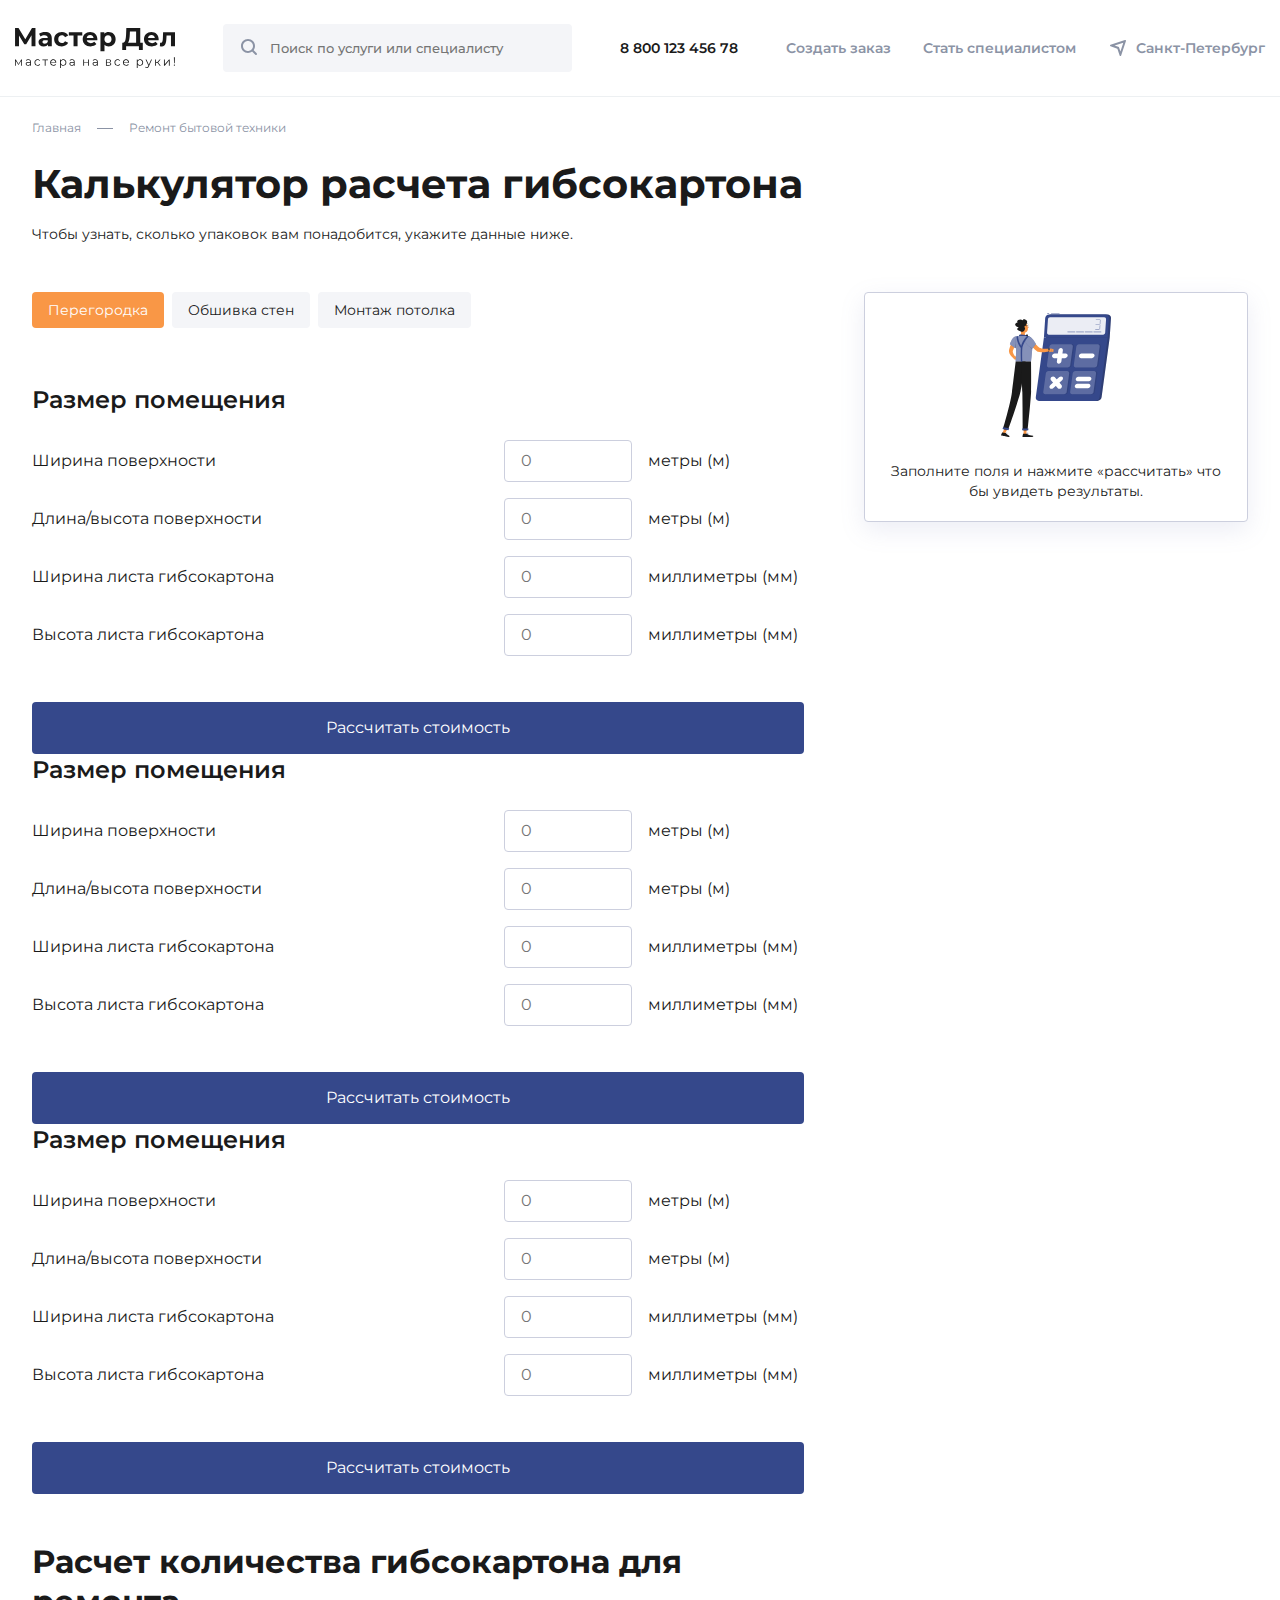
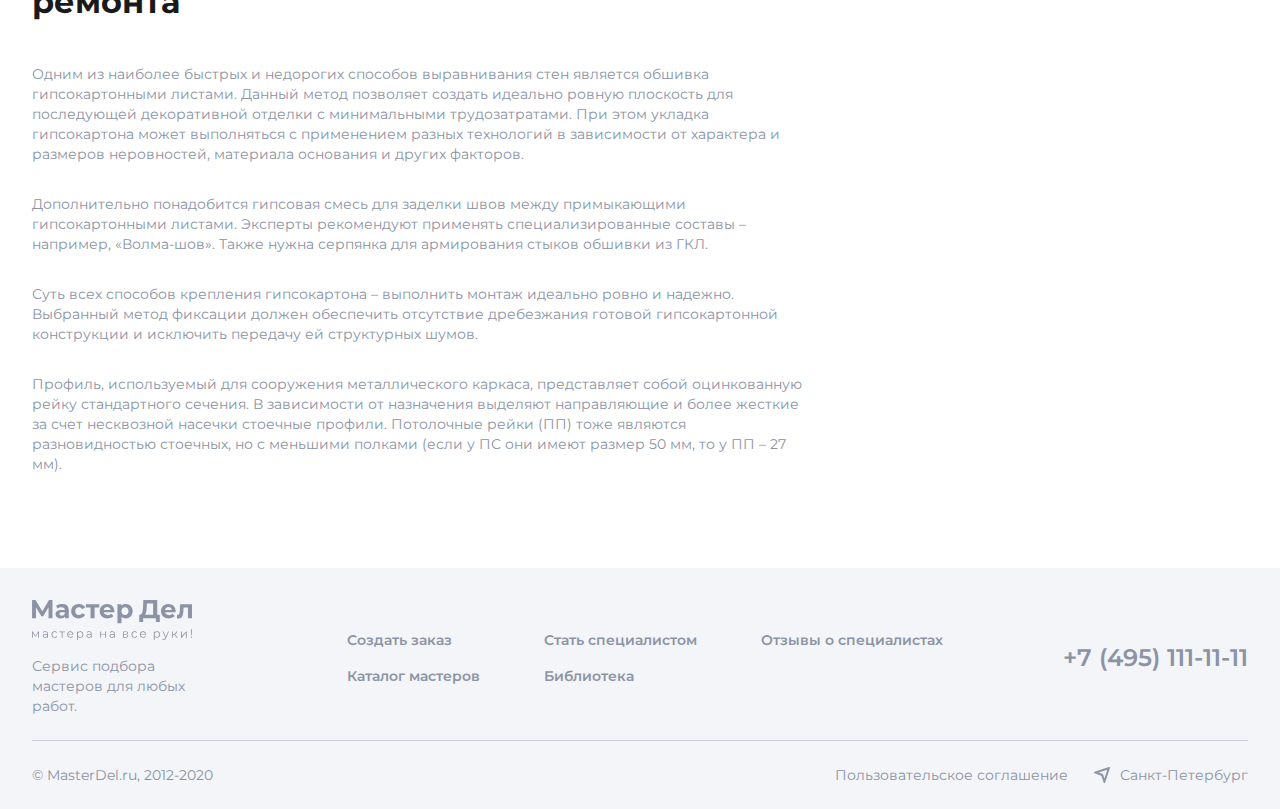
==== commit 28195ad6: "Add files via upload" ====
--- a/calculator-gibs.html
+++ b/calculator-gibs.html
@@ -5,7 +5,7 @@
 	<title>Calculator-Gibs</title>
 	<meta charset="UTF-8">
 	<meta name="format-detection" content="telephone=no">
-	<link rel="stylesheet" href="css/style.min.css?_v=20240218164927">
+	<link rel="stylesheet" href="css/style.min.css?_v=20240219192752">
 	<meta name="viewport" content="width=device-width, initial-scale=1.0">
 </head>
 
@@ -314,7 +314,7 @@
 		</div>
 	</div>
 </div> -->
-	<script src="js/app.min.js?_v=20240218164927"></script>
+	<script src="js/app.min.js?_v=20240219192752"></script>
 </body>
 
 </html>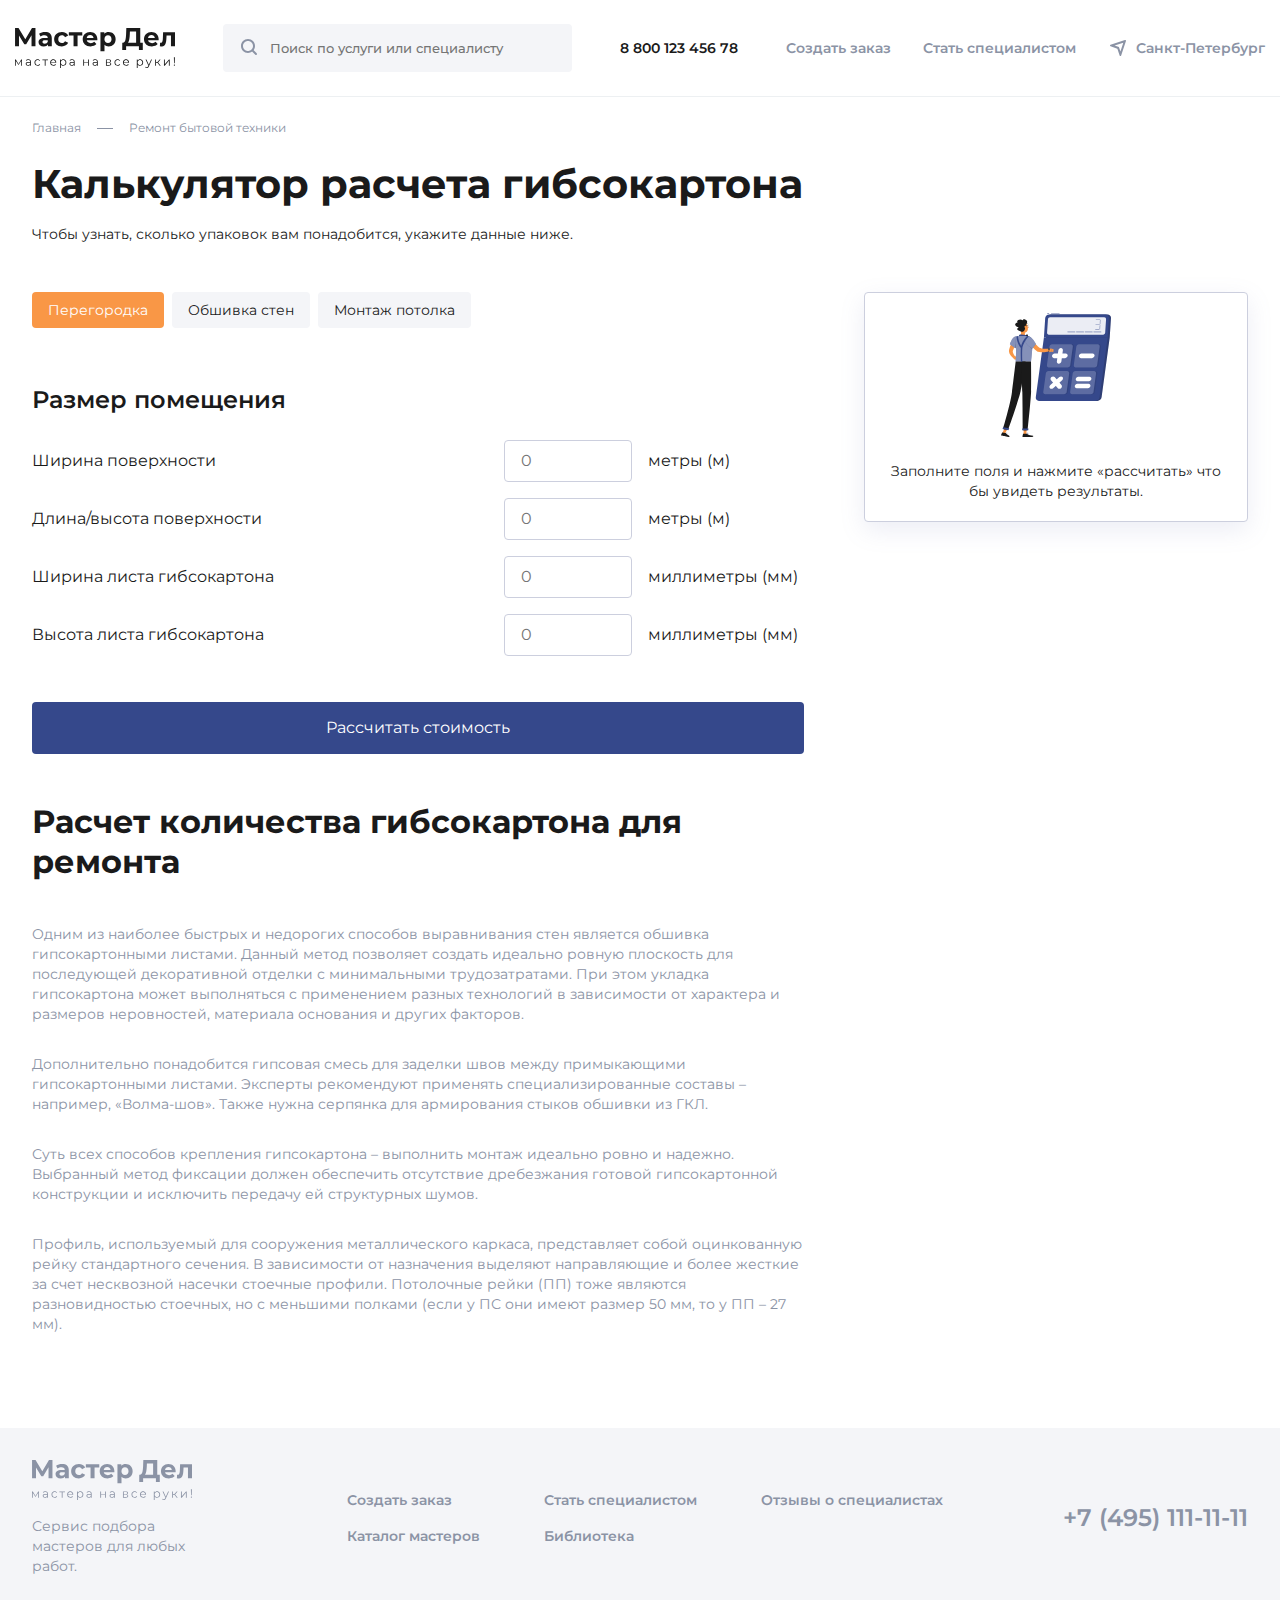
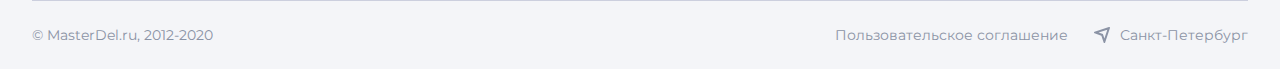
==== commit 4a13bda9: "Add files via upload" ====
--- a/calculator-gibs.html
+++ b/calculator-gibs.html
@@ -5,7 +5,7 @@
 	<title>Calculator-Gibs</title>
 	<meta charset="UTF-8">
 	<meta name="format-detection" content="telephone=no">
-	<link rel="stylesheet" href="css/style.min.css?_v=20240219192752">
+	<link rel="stylesheet" href="css/style.min.css?_v=20240222144942">
 	<meta name="viewport" content="width=device-width, initial-scale=1.0">
 </head>
 
@@ -314,7 +314,7 @@
 		</div>
 	</div>
 </div> -->
-	<script src="js/app.min.js?_v=20240219192752"></script>
+	<script src="js/app.min.js?_v=20240222144942"></script>
 </body>
 
 </html>